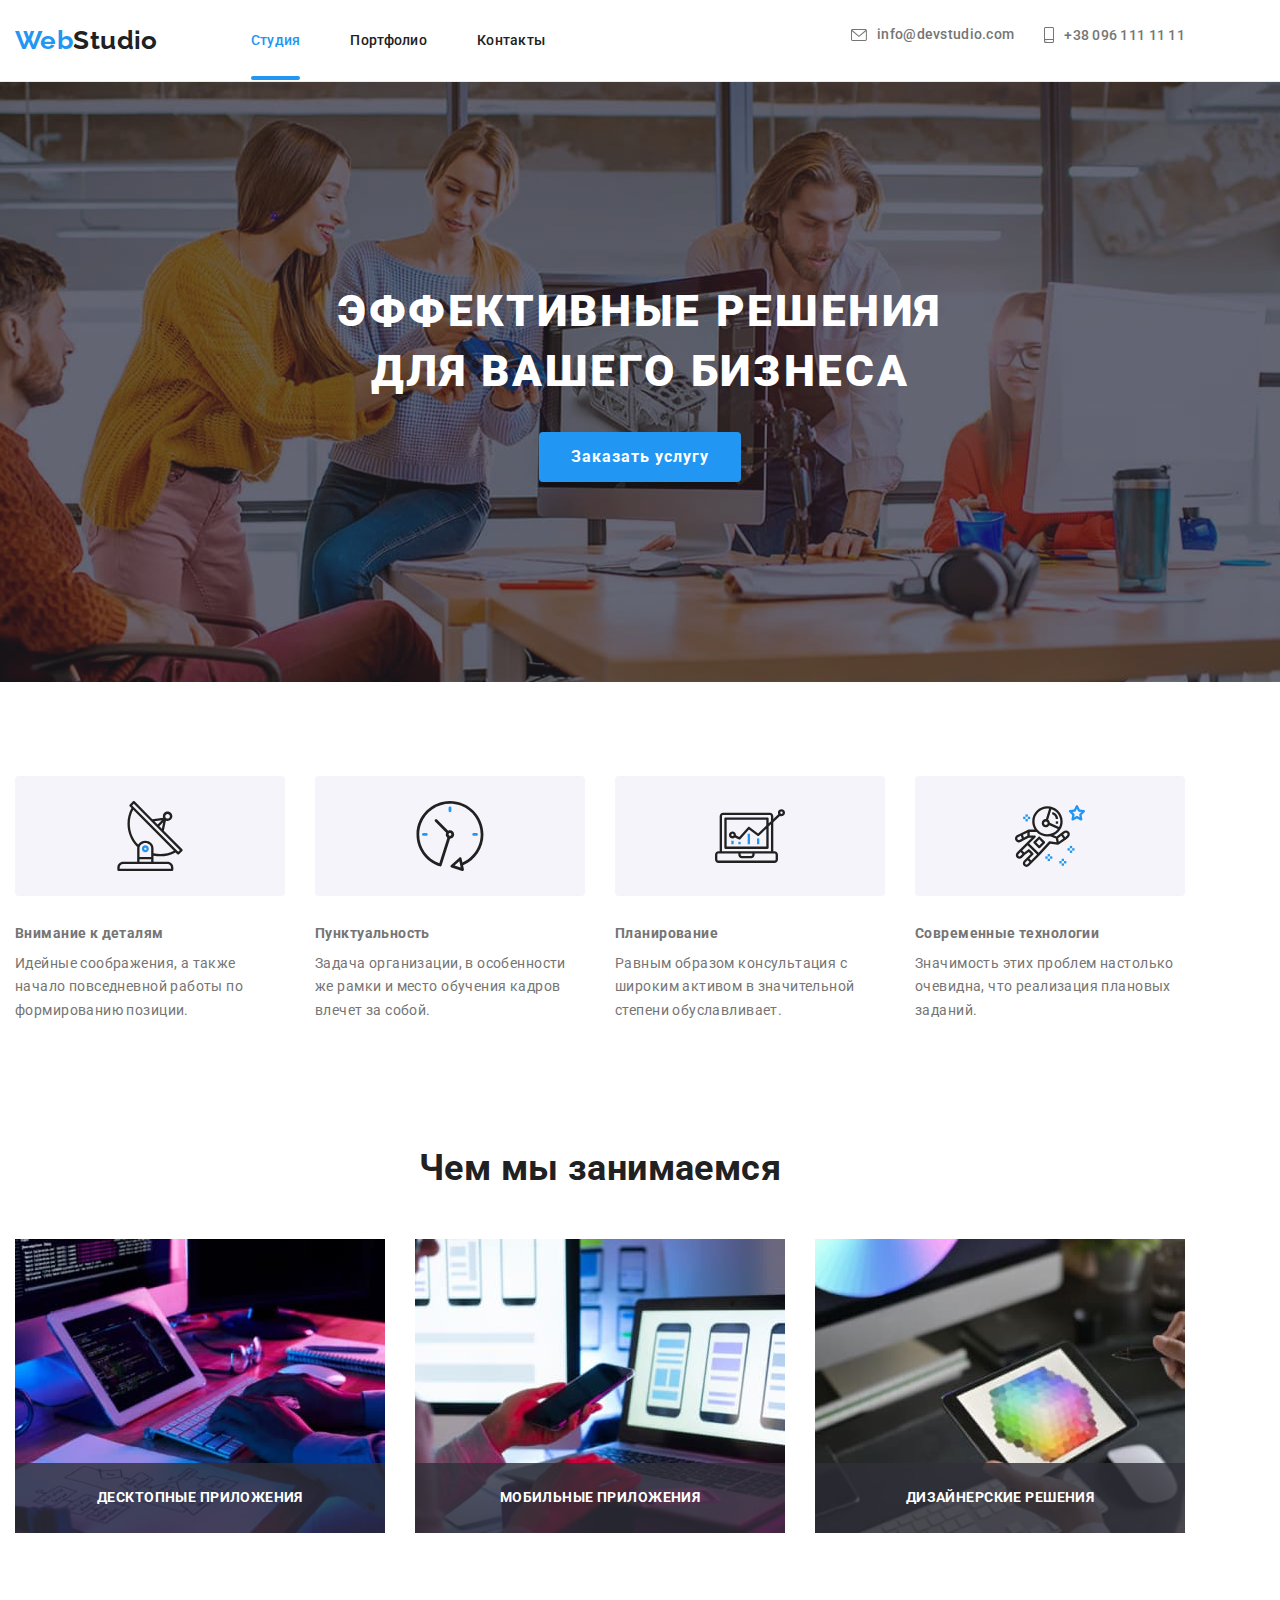
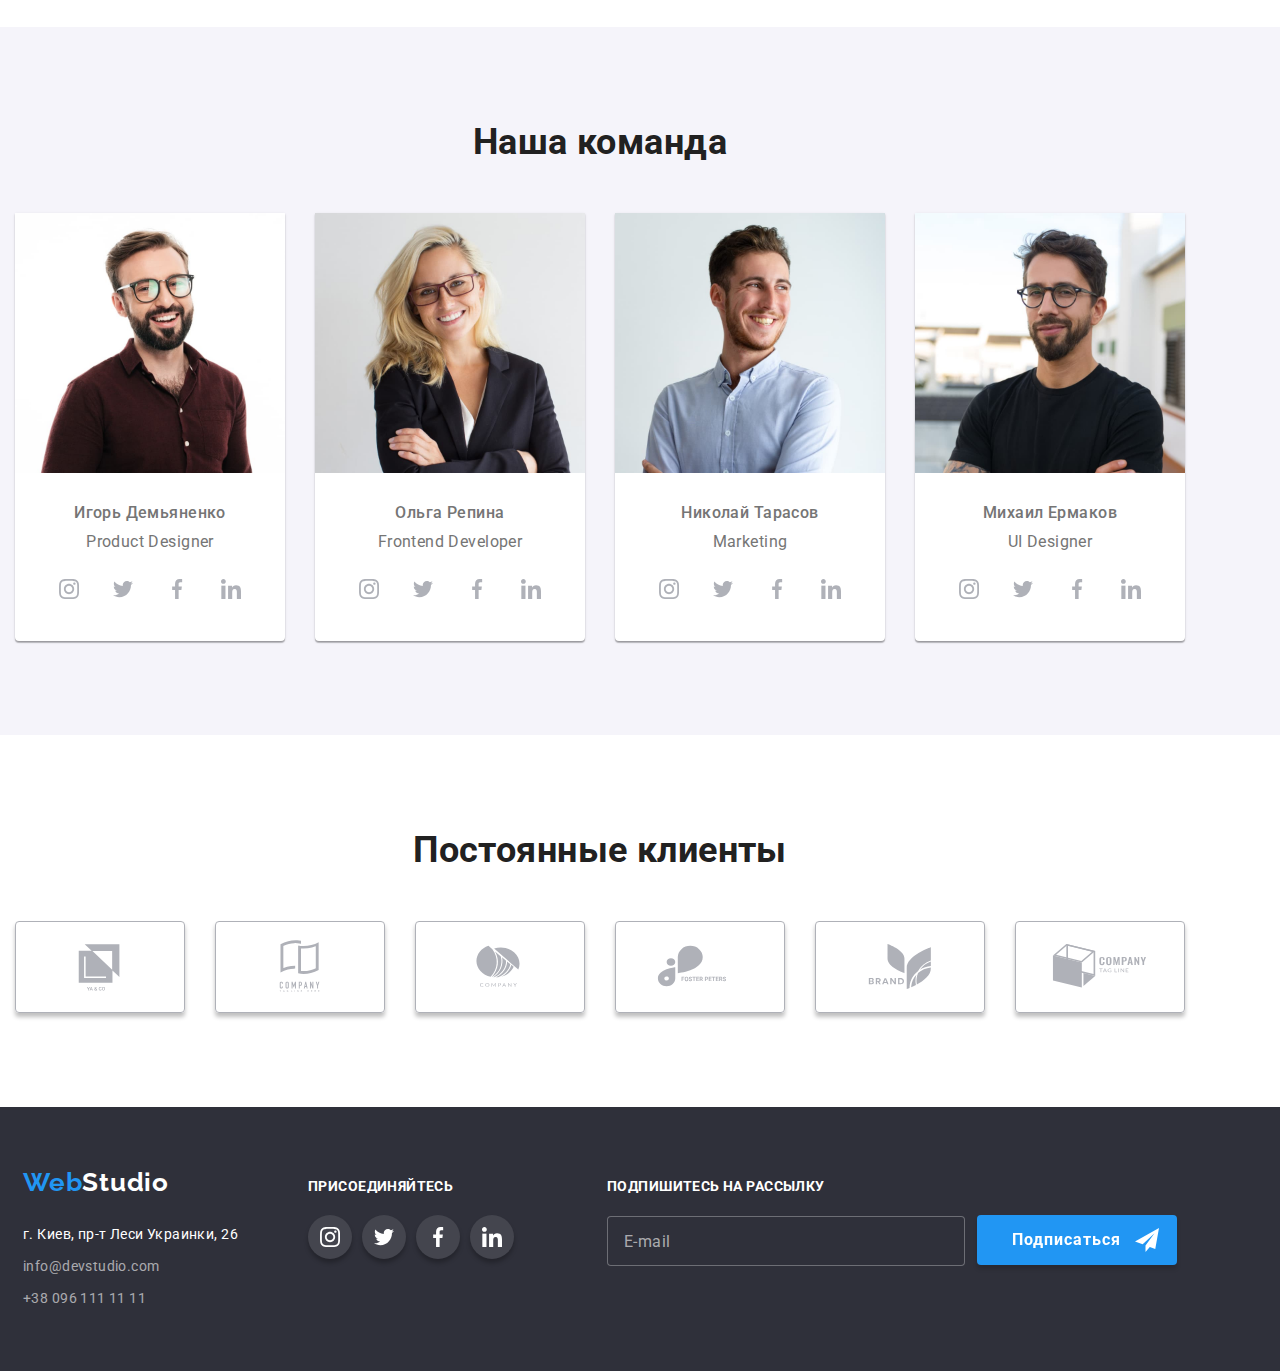
==== index.html @ 6abe7a57 "footer" ====
<!DOCTYPE html>
<html lang="ru">
  <head>
    <meta charset="UTF-8" />
    <meta http-equiv="X-UA-Compatible" content="IE=edge" />
    <meta name="viewport" content="width=device-width, initial-scale=1.0" />
    <title>Studia</title>
    <link rel="preconnect" href="https://fonts.gstatic.com" />
    <link
      href="https://fonts.googleapis.com/css2?family=Raleway:wght@700&family=Roboto:wght@400;500;700;900&display=swap"
      rel="stylesheet"
    />
    <link
      rel="stylesheet"
      href="https://cdnjs.cloudflare.com/ajax/libs/modern-normalize/1.1.0/modern-normalize.min.css"
    />
    <link rel="stylesheet" href="./css/main.min.css" />
  </head>
  <body>
    <!-- Шапка Сайта-->
    <header class="header">
      <div class="container main-nav">
        <a href="./index.html" class="header__link"
          >Web<span class="header-link__logo_color_accent">Studio</span></a
        >
        <nav class="navigation">
          <ul class="site-nav list">
            <li class="site-nav__item">
              <a href="/" class="site-nav-item__current-page">Студия</a>
            </li>
            <li class="site-nav__item">
              <a href="./portfolio.html">Портфолио</a>
            </li>
            <li class="site-nav__item"><a href="/">Контакты</a></li>
          </ul>
        </nav>
        <ul class="contacts-list">
          <li class="contacts-list__item">
            <a
              href="mailto:info@devstudio.com"
              class="contacts-list-item__link"
            >
              <svg
                width="16px"
                height="12px"
                class="contacts-list-item-link__icon"
              >
                <use href="./images/symbol-defs.svg#icon-envelope"></use>
              </svg>
              info@devstudio.com</a
            >
          </li>
          <li class="contacts-list__item">
            <a href="tel:+380961111111" class="contacts-list-item__link">
              <svg
                class="contacts-list-item-link__icon"
                width="10px"
                height="16px"
              >
                <use href="./images/symbol-defs.svg#icon-smartphone"></use>
              </svg>
              +38 096 111 11 11</a
            >
          </li>
        </ul>
        <button type="button" class="mobile-menu-btn" data-menu-open>
          <svg class="mobile-menu__icon" width="40px" height="40px">
            <use href="./images/symbol-defs.svg#burger-menu-icon"></use>
          </svg>
        </button>
      </div>
      <div class="mobile-menu" data-menu>
        <div class="container mobile-menu__container">
          <button class="mobile-menu__close-btn" data-menu-close>
            <svg class="mobile-menu__close-icon" width="18px" height="18px">
              <use href="./images/symbol-defs.svg#icon-close"></use>
            </svg>
          </button>
        
            <ul class="mobile-menu__list">
              <li class="mobile-menu-list__item">
                <a href="/" class="mobile-menu__current-page">Студия</a>
              </li>
              <li class="mobile-menu-list__item">
                <a class="mobile-menu-list-item__link" href="./portfolio.html">Портфолио</a>
              </li>
              <li class="mobile-menu-list__item"><a class="mobile-menu-list-item__link" href="/">Контакты</a></li>
            </ul>
          
          <ul class="mobile-menu__contacts">
            <li class="mobile-menu-contacts__list"><a class="mobile-menu-contacts__item" href="mailto:info@devstudio.com">info@devstudio.com</a></li>
            <li class="mobile-menu-contacts__list"><a class="mobile-menu-contacts__item tel" href="tel:+380961111111">+38 096 111 11 11</a></li>
          </ul>
          
          <ul class="mobile-menu-social__list">
            <li class="mobile-menu-social-list__item"><a class="mobile-menu-social-list-item__link" href="https://www.instagram.com/">Instagram</a></li>
            <li class="mobile-menu-social-list__item"><a class="mobile-menu-social-list-item__link" href="https://www.twitter.com/">Twitter</a></li>
            <li class="mobile-menu-social-list__item"><a class="mobile-menu-social-list-item__link" href="https://www.facebook.com/">Facebook</a></li>
            <li class="mobile-menu-social-list__item"><a class="mobile-menu-social-list-item__link" href="https://www.linkedin.com/">Linkedin</a></li>
          </ul>
        
        </div>
      </div>
    </header>
    <main>
    <!-- Решения для бизнеса-->
    <section class="hero">
        <h1 class="hero-title hero-title__mobile">Эффективные решения<br />для вашего бизнеса</h1>
        <button type="button" class="button" data-modal-open>
          Заказать услугу
        </button>
      </section>
      <div class="backdrop is-hidden" data-modal>
        <div class="modal modal-mobile">
          <button type="button" class="modal-button" data-modal-close>
            <svg class="modal-close-icon" width="11" height="11">
              <use href="./images/symbol-defs.svg#icon-close"></use>
            </svg>
          </button>
          <p class="text-form">Оставьте свои данные, мы вам перезвоним</p>
          <form class="contact-form">
            <label class="contact-form-field">
              <span class="text-form-field">Имя</span>
              <span class="contact-form-input-wraper">
                <input
                  name="user_name"
                  class="contact-form-input"
                  type="text"
                />
                <svg class="contact-form-icon" width="18" height="18">
                  <use href="./images/symbol-defs.svg#icon-person-black"></use>
                </svg>
              </span>
            </label>
            <label class="contact-form-field">
              <span class="text-form-field">Телефон</span>
              <span class="contact-form-input-wraper">
                <input
                  name="user_phone"
                  class="contact-form-input"
                  type="tel"
                />
                <svg class="contact-form-icon" width="18" height="18">
                  <use href="./images/symbol-defs.svg#icon-phone-black"></use>
                </svg>
              </span>
            </label>
            <label class="contact-form-field">
              <span class="text-form-field">Почта</span>
              <span class="contact-form-input-wraper">
                <input
                  name="user_mail"
                  class="contact-form-input"
                  type="email"
                />
                <svg class="contact-form-icon" width="18" height="18">
                  <use href="./images/symbol-defs.svg#icon-email-black"></use>
                </svg>
              </span>
            </label>
            <label class="contact-form-field">
              <span class="text-form-field">Комментарий</span>
              <textarea
                name="user_massage"
                class="contact-form-massage"
                placeholder="Введите текст"
              ></textarea>
            </label>
            <div class="contact-form-checkbox-wraper">
              <input
                name="acept_policy"
                type="checkbox"
                class="contact-form-checkbox visually-hidden"
                id="policy-checkbox"
                required
              />
              <label for="policy-checkbox" class="contact-form-checkbox-label contact-form-checkbox-label__mobile"
                >Соглашаюсь с рассылкой и принимаю&nbsp;
                <a class="privacy-policy privacy-policy__mobile" href="">Условия договора</a>
              </label>
            </div>

            <button type="submit" class="contact-form-submit-btn">
              Отправить
            </button>
          </form>
        </div>
      </div>
    <!-- Особенности в работах-->
    <section class="section">
        <div class="container">
          <h2 class="visually-hidden">Особенности в работах</h2>
          <ul class="list-text">
            <li class="list-text-item">
              <div class="list-text-icons">
                <svg width="70px" height="70px">
                  <use href="./images/symbol-defs.svg#icon-antenna"></use>
                </svg>
              </div>
              <h3>Внимание к деталям</h3>
              <p>
                Идейные соображения, а также начало повседневной работы по
                формированию позиции.
              </p>
            </li>
            <li class="list-text-item clock">
              <div class="list-text-icons">
                <svg width="70px" height="70px">
                  <use href="./images/symbol-defs.svg#icon-clock"></use>
                </svg>
              </div>
              <h3>Пунктуальность</h3>
              <p>
                Задача организации, в особенности же рамки и место обучения
                кадров влечет за собой.
              </p>
            </li>
            <li class="list-text-item diagram">
              <div class="list-text-icons">
                <svg width="70px" height="70px">
                  <use href="./images/symbol-defs.svg#icon-diagram"></use>
                </svg>
              </div>
              <h3>Планирование</h3>
              <p>
                Равным образом консультация с широким активом в значительной
                степени обуславливает.
              </p>
            </li>
            <li class="list-text-item astronaut">
              <div class="list-text-icons">
                <svg width="70px" height="70px">
                  <use href="./images/symbol-defs.svg#icon-astronaut"></use>
                </svg>
              </div>
              <h3>Современные технологии</h3>
              <p>
                Значимость этих проблем настолько очевидна, что реализация
                плановых заданий.
              </p>
            </li>
          </ul>
        </div>
      </section>
    <!-- Чем мы занимаемся-->
    <section class="section work">
        <div class="container">
          <h2 class="section-title">Чем мы занимаемся</h2>
          <ul class="list">
            <li class="work-picture">
              <div class="list-work">
                <img
                  src="./images/planshet.jpg"
                  alt="печать текста на клавиатуре"
                  width="370"
                />
                <p class="overlay-work">Десктопные приложения</p>
              </div>
            </li>
            <li class="work-picture">
              <div class="list-work">
                <img
                  src="./images/telefon.jpg"
                  alt="с телефоном в руках"
                  width="370"
                />
                <p class="overlay-work">Мобильные приложения</p>
              </div>
            </li>
            <li class="work-picture">
              <div class="list-work">
                <img
                  src="./images/risunok.jpg"
                  alt="с планшетом в руках"
                  width="370"
                />
                <p class="overlay-work">Дизайнерские решения</p>
              </div>
            </li>
          </ul>
        </div>
      </section>
    <!-- Команда-->
    <section class="section-our-team section">
        <div class="container">
          <h2 class="section-title">Наша команда</h2>
          <ul class="list">
            <li class="list-item">
              <img
                src="./images/igordemjanenko.jpg"
                alt="Игорь Демьяненко"
                width="270"
              />

              <h3>Игорь Демьяненко</h3>
              <p>Product Designer</p>

              <ul class="list-icons-team">
                <li class="icons-social-links">
                  <a href="https://www.instagram.com/" class="icons-team">
                    <svg class="icon-team" width="20px" height="20px">
                      <use href="./images/symbol-defs.svg#icon-instagram"></use>
                    </svg>
                  </a>
                </li>
                <li class="icons-social-links">
                  <a href="https://www.twitter.com/" class="icons-team">
                    <svg class="icon-team" width="20px" height="20px">
                      <use href="./images/symbol-defs.svg#icon-twitter"></use>
                    </svg>
                  </a>
                </li>
                <li class="icons-social-links">
                  <a href="https://www.facebook.com/" class="icons-team">
                    <svg class="icon-team" width="20px" height="20px">
                      <use href="./images/symbol-defs.svg#icon-facebook"></use>
                    </svg>
                  </a>
                </li>
                <li class="icons-social-links">
                  <a href="https://www.linkedin.com/" class="icons-team">
                    <svg class="icon-team" width="20px" height="20px">
                      <use href="./images/symbol-defs.svg#icon-linkedin"></use>
                    </svg>
                  </a>
                </li>
              </ul>
            </li>
            <li class="list-item">
              <img
                src="./images/olgarepina.jpg"
                alt="Ольга Репина"
                width="270"
              />

              <h3>Ольга Репина</h3>
              <p>Frontend Developer</p>

              <ul class="list-icons-team">
                <li class="icons-social-links">
                  <a href="https://www.instagram.com/" class="icons-team">
                    <svg class="icon-team" width="20px" height="20px">
                      <use href="./images/symbol-defs.svg#icon-instagram"></use>
                    </svg>
                  </a>
                </li>
                <li class="icons-social-links">
                  <a href="https://www.twitter.com/" class="icons-team">
                    <svg class="icon-team" width="20px" height="20px">
                      <use href="./images/symbol-defs.svg#icon-twitter"></use>
                    </svg>
                  </a>
                </li>
                <li class="icons-social-links">
                  <a href="https://www.facebook.com/" class="icons-team">
                    <svg class="icon-team" width="20px" height="20px">
                      <use href="./images/symbol-defs.svg#icon-facebook"></use>
                    </svg>
                  </a>
                </li>
                <li class="icons-social-links">
                  <a href="https://www.linkedin.com/" class="icons-team">
                    <svg class="icon-team" width="20px" height="20px">
                      <use href="./images/symbol-defs.svg#icon-linkedin"></use>
                    </svg>
                  </a>
                </li>
              </ul>
            </li>
            <li class="list-item">
              <img
                src="./images/nikolajtarasov.jpg"
                alt="Николай Тарасов"
                width="270"
              />

              <h3>Николай Тарасов</h3>
              <p>Marketing</p>

              <ul class="list-icons-team">
                <li class="icons-social-links">
                  <a href="https://www.instagram.com/" class="icons-team">
                    <svg class="icon-team" width="20px" height="20px">
                      <use href="./images/symbol-defs.svg#icon-instagram"></use>
                    </svg>
                  </a>
                </li>
                <li class="icons-social-links">
                  <a href="https://www.twitter.com/" class="icons-team">
                    <svg class="icon-team" width="20px" height="20px">
                      <use href="./images/symbol-defs.svg#icon-twitter"></use>
                    </svg>
                  </a>
                </li>
                <li class="icons-social-links">
                  <a href="https://www.facebook.com/" class="icons-team">
                    <svg class="icon-team" width="20px" height="20px">
                      <use href="./images/symbol-defs.svg#icon-facebook"></use>
                    </svg>
                  </a>
                </li>
                <li class="icons-social-links">
                  <a href="https://www.linkedin.com/" class="icons-team">
                    <svg class="icon-team" width="20px" height="20px">
                      <use href="./images/symbol-defs.svg#icon-linkedin"></use>
                    </svg>
                  </a>
                </li>
              </ul>
            </li>
            <li class="list-item">
              <img
                src="./images/mikhailyermakov.jpg"
                alt="Михаил Ермаков"
                width="270"
              />

              <h3>Михаил Ермаков</h3>
              <p>UI Designer</p>

              <ul class="list-icons-team">
                <li class="icons-social-links">
                  <a href="https://www.instagram.com/" class="icons-team">
                    <svg class="icon-team" width="20px" height="20px">
                      <use href="./images/symbol-defs.svg#icon-instagram"></use>
                    </svg>
                  </a>
                </li>
                <li class="icons-social-links">
                  <a href="https://www.twitter.com/" class="icons-team">
                    <svg class="icon-team" width="20px" height="20px">
                      <use href="./images/symbol-defs.svg#icon-twitter"></use>
                    </svg>
                  </a>
                </li>
                <li class="icons-social-links">
                  <a href="https://www.facebook.com/" class="icons-team">
                    <svg class="icon-team" width="20px" height="20px">
                      <use href="./images/symbol-defs.svg#icon-facebook"></use>
                    </svg>
                  </a>
                </li>
                <li class="icons-social-links">
                  <a href="https://www.linkedin.com/" class="icons-team">
                    <svg class="icon-team" width="20px" height="20px">
                      <use href="./images/symbol-defs.svg#icon-linkedin"></use>
                    </svg>
                  </a>
                </li>
              </ul>
            </li>
          </ul>
        </div>
      </section>
      <section class="our-clients section">
        <div class="container">
          <h2 class="section-title">Постоянные клиенты</h2>
          <ul class="list-logos">
            <li class="svg-logo-list">
              <a href="/" class="logo-client">
                <svg width="106px" height="60px" class="svg-logo">
                  <use href="./images/symbol-defs.svg#icon-Logo1"></use>
                </svg>
              </a>
            </li>
            <li class="svg-logo-list">
              <a href="/" class="logo-client">
                <svg width="106px" height="60px" class="svg-logo">
                  <use href="./images/symbol-defs.svg#icon-Logo2"></use>
                </svg>
              </a>
            </li>
            <li class="svg-logo-list">
              <a href="/" class="logo-client">
                <svg width="106px" height="60px" class="svg-logo">
                  <use href="./images/symbol-defs.svg#icon-Logo3"></use>
                </svg>
              </a>
            </li>
            <li class="svg-logo-list">
              <a href="/" class="logo-client">
                <svg width="106px" height="60px" class="svg-logo">
                  <use href="./images/symbol-defs.svg#icon-Logo4"></use>
                </svg>
              </a>
            </li>
            <li class="svg-logo-list">
              <a href="/" class="logo-client">
                <svg width="106px" height="60px" class="svg-logo">
                  <use href="./images/symbol-defs.svg#icon-Logo5"></use>
                </svg>
              </a>
            </li>
            <li class="svg-logo-list">
              <a href="/" class="logo-client">
                <svg width="106px" height="60px" class="svg-logo">
                  <use href="./images/symbol-defs.svg#icon-Logo6"></use>
                </svg>
              </a>
            </li>
          </ul>
        </div>
      </section>
    </main>
    <!--Футер-->
    <footer>
      <div class="container footer-container">
       <div class="nav-footer">
         <div class="tablet-footer">
          <a href="/" class="logo logo-footer"
            >Web<span class="accent-footer">Studio</span></a
          >
          
          <address>
            <ul class="list-footer">
              <li>
                <a
                  class="adress"
                  href="https://goo.gl/maps/MWfXR5edQ5mQwXb56"
                  target="_blank"
                  rel="noreferrer noopener"
                  title="карты google"
                  >г. Киев, пр-т Леси Украинки, 26</a
                >
              </li>
              <li>
                <a class="contacts-footer" href="mailto:info@devstudio.com"
                  >info@devstudio.com</a
                >
              </li>
              <li>
                <a class="contacts-footer" href="tel:+380961111111"
                  >+38 096 111 11 11</a
                >
              </li>
            </ul>
          </address>
        </div>
        <div class="icons-nav-footer">
          <p class="text-footer">Присоединяйтесь</p>
          <ul class="list-icons-footer">
            <li>
              <a href="https://www.instagram.com/" class="icons-footer">
                <svg class="icon-footer" width="20px" height="20px">
                  <use href="./images/symbol-defs.svg#icon-instagram"></use>
                </svg>
              </a>
            </li>
            <li>
              <a href="https://www.twitter.com/" class="icons-footer">
                <svg class="icon-footer" width="20px" height="20px">
                  <use href="./images/symbol-defs.svg#icon-twitter"></use>
                </svg>
              </a>
            </li>
            <li>
              <a href="https://www.facebook.com/" class="icons-footer">
                <svg class="icon-footer" width="20px" height="20px">
                  <use href="./images/symbol-defs.svg#icon-facebook"></use>
                </svg>
              </a>
            </li>
            <li>
              <a href="https://www.linkedin.com/" class="icons-footer">
                <svg class="icon-footer" width="20px" height="20px">
                  <use href="./images/symbol-defs.svg#icon-linkedin"></use>
                </svg>
              </a>
            </li>
          </ul>
        </div>
        </div>
        <div class="form-footer">
          <p class="text-form-footer">Подпишитесь на рассылку</p>
          <span class="footer-position">
            <label class="footer-form-field">
              <textarea
                name="user_massage"
                class="footer-form-massage"
                placeholder="E-mail"
              ></textarea>
            </label>
            <button type="submit" class="footer-form-btn">
              <span class="btn-text">Подписаться</span>
            </button>
          </span>
        </div>
      </div>
    </footer>
    <script src="./modal.js"></script>
    <script src="./menu.js"></script>
  </body>
</html>
    </main>
  </body>
</html>
---- css/main.min.css ----
:root{--primary-text-color: #212121;--secondary-text-color: #757575;--accent: #2196f3;--font-color: #ffffff;--secondary-font-color: #2f303a;--third-font-color: #f5f4fa}.visually-hidden{position:absolute;width:1px;height:1px;margin:-1px;border:0;padding:0;white-space:nowrap;clip-path:inset(100%);clip:rect(0 0 0 0);overflow:hidden}h1,h2,h3,p{margin-top:0;margin-bottom:0}html{box-sizing:border-box}header{padding-top:25px;padding-bottom:25px;border-bottom:1px solid #ececec}body{background-color:var(--font-color);color:var(--primary-text-color);margin:0;font-family:roboto, sans-serif;letter-spacing:0.03em;font-size:14px;line-height:1.7}a{text-decoration:none}img{display:block}.section{padding-top:60px;padding-bottom:60px}@media screen and (min-width: 1200px){.section{padding-top:94px;padding-bottom:94px}}.container{padding-left:15px;padding-right:15px}@media screen and (min-width: 480px){.container{width:480px;margin-left:auto;margin-right:auto}}@media screen and (min-width: 768px){.container{width:768px}}@media screen and (min-width: 1200px){.container{width:1200px}}.modal-button{width:30px;height:30px;position:absolute;top:8px;right:8px;border-radius:50%;border:1px solid rgba(0,0,0,0.1);background-color:var(--font-color);padding:0;display:flex;justify-content:center;align-items:center;cursor:pointer;transition:fill 250ms cubic-bezier(0.4, 0, 0.2, 1)}.modal-button:hover,.modal-button:focus{fill:#2196f3;outline:none}.list-icons-team{list-style:none;display:flex;padding-left:0;justify-content:center;margin-top:16px;margin-bottom:0;margin-bottom:30px}.icons-social-links:not(:last-child){margin-right:10px}.icons-team{display:flex;align-items:center;justify-content:center;width:44px;height:44px;border-radius:50%;fill:#afb1b8;transition:background-color 250ms cubic-bezier(0.4, 0, 0.2, 1),fill 250ms cubic-bezier(0.4, 0, 0.2, 1)}.icons-team:hover,.icons-team:focus{background-color:var(--accent);fill:var(--font-color)}.icons-footer{display:flex;align-items:center;justify-content:center;width:44px;height:44px;border-radius:50%;border:1px #000;box-shadow:0px 4px 4px 0px rgba(0,0,0,0.25);background-color:#44454e;fill:#ffffff;transition:background-color 250ms cubic-bezier(0.4, 0, 0.2, 1)}.icons-footer:hover,.icons-footer:focus{background-color:var(--accent)}.icons-nav-footer{margin-left:0}.list-icons-footer{list-style:none;display:flex;padding-left:0;margin-top:20px;margin-bottom:0}.list-icons-footer li:not(:last-child){margin-right:10px}@media screen and (min-width: 1200px){.icons-nav-footer{margin-left:70px}}.hero-title{color:var(--font-color);margin-top:0;margin-bottom:30px;font-weight:900;font-size:44px;line-height:1.36;letter-spacing:0.06em;text-transform:uppercase}.section-title{color:var(--primary-text-color);margin-top:0;margin-bottom:50px;font-weight:bold;font-size:36px;line-height:1.17;text-align:center}.header__link{color:var(--accent);font-family:raleway;font-weight:bold;font-size:24px;line-height:1.16}.header-link__logo_color_accent{color:var(--primary-text-color)}.accent-footer{color:var(--font-color)}.logo-footer{color:var(--accent);margin-bottom:20px;display:block;margin-right:0;font-family:"Raleway";font-style:normal;font-weight:700;font-size:24px;line-height:1.16;text-align:center;letter-spacing:0.03em}@media screen and (min-width: 1200px){.logo-footer{color:var(--accent);margin-bottom:25px;display:block;margin-right:0;font-family:raleway;font-weight:bold;font-size:26px;line-height:1.19;text-align:left}.header__link{font-size:26px;line-height:1.19}}.backdrop{position:fixed;top:0;left:0;width:100%;height:100%;background-color:rgba(0,0,0,0.2);transition:opacity 250ms cubic-bezier(0.4, 0, 0.2, 1),visibility 250ms cubic-bezier(0.4, 0, 0.2, 1)}.backdrop.is-hidden{opacity:0;pointer-events:none;visibility:visible}.modal{position:absolute;top:50%;left:50%;transform:translate(-50%, -50%);min-height:581px;min-width:528px;background-color:#fff;border-radius:4px;box-shadow:0px 1px 3px rgba(0,0,0,0.12),0px 1px 1px rgba(0,0,0,0.14),0px 2px 1px rgba(0,0,0,0.2);padding:40px}.text-form{font-weight:700;font-size:20px;line-height:1.15;text-align:center;letter-spacing:0.03em;margin-bottom:12px}.contact-form-field{display:block;margin-bottom:10px}.contact-form-input{width:100%;border:1px solid rgba(33,33,33,0.2);border-radius:4px;height:40px;padding-left:42px;transition:border-color 250ms cubic-bezier(0.4, 0, 0.2, 1)}.contact-form-input:focus,.contact-form-input:hover{border-color:var(--accent);outline:none}.text-form-field{font-size:12px;line-height:1.16;letter-spacing:0.01em;color:#757575}.contact-form-icon{position:absolute;top:50%;left:12px;transform:translateY(-50%);transition:fill 250ms cubic-bezier(0.4, 0, 0.2, 1)}.contact-form-input:focus+.contact-form-icon,.contact-form-input:hover+.contact-form-icon{fill:var(--accent)}.contact-form-input-wraper{position:relative;display:block;margin-top:4px}.contact-form-massage{width:100%;height:120px;margin-top:4px;padding:12px 16px;resize:none;border:1px solid rgba(33,33,33,0.2);border-radius:4px;transition:border-color 250ms cubic-bezier(0.4, 0, 0.2, 1)}.contact-form-massage:focus,.contact-form-massage:hover{border-color:var(--accent);outline:none}.contact-form-massage::placeholder{font-size:14px;line-height:1.14;letter-spacing:0.01em;color:rgba(117,117,117,0.5)}.contact-form-checkbox-label{font-size:14px;line-height:1.71;letter-spacing:0.03em;color:#757575;display:flex;align-items:center}.contact-form-checkbox-label::before{display:inline-block;content:"";width:16px;height:15px;background-image:url(../images/icon-no-check.svg);cursor:pointer;margin-right:8px}.contact-form-checkbox:checked+.contact-form-checkbox-label::before{background-image:url(../images/icon-check.svg)}.contact-form-checkbox:focus+.contact-form-checkbox-label::before{outline:1px solid rgba(33,150,243,0.5);border-radius:2px}.contact-form-checkbox-wraper{margin-bottom:30px}.contact-form-submit-btn{display:block;margin:0 auto;color:var(--font-color);background:var(--accent);cursor:pointer;border-radius:4px;padding:10px 32px;min-width:200px;text-align:center;box-shadow:0px 4px 4px rgba(0,0,0,0.15);border:0;font-family:inherit;font-weight:bold;font-size:16px;line-height:1.88;letter-spacing:0.06em;transition:background 250ms cubic-bezier(0.4, 0, 0.2, 1),box-shadow 250ms cubic-bezier(0.4, 0, 0.2, 1),border-radius 250ms cubic-bezier(0.4, 0, 0.2, 1)}.contact-form-submit-btn:hover,.contact-form-submit-btn:focus{background:#188ce8;box-shadow:0px 4px 4px rgba(0,0,0,0.15);border-radius:0}.privacy-policy{font-size:14px;line-height:1.71;letter-spacing:0.03em;color:#2196f3}.button{color:var(--font-color);background:var(--accent);cursor:pointer;border-radius:4px;padding:10px 32px;min-width:200px;text-align:center;box-shadow:0px 4px 4px rgba(0,0,0,0.15);border:0;font-family:inherit;font-weight:bold;font-size:16px;line-height:1.88;letter-spacing:0.06em;transition:background 250ms cubic-bezier(0.4, 0, 0.2, 1),box-shadow 250ms cubic-bezier(0.4, 0, 0.2, 1),border-radius 250ms cubic-bezier(0.4, 0, 0.2, 1)}.button:hover,.button:focus{background:#188ce8;box-shadow:0px 4px 4px rgba(0,0,0,0.15);border-radius:0}.filter-button{color:var(--primary-text-color);min-width:73px;background-color:var(--third-font-color);border-radius:4px;display:inline-block;text-align:center;padding:6px 22px;box-shadow:none;border:0;font-family:inherit;font-weight:500;font-size:16px;line-height:1.63;letter-spacing:0.03em;transition:color 250ms cubic-bezier(0.4, 0, 0.2, 1),background-color 250ms cubic-bezier(0.4, 0, 0.2, 1),box-shadow 250ms cubic-bezier(0.4, 0, 0.2, 1)}.filter-button:hover,.filter-button:focus{color:var(--font-color);background-color:var(--accent);border-radius:4px;box-shadow:0px 2px 2px 0px rgba(0,0,0,0.12),0px 1px 2px 0px rgba(0,0,0,0.08),0px 3px 1px 0px rgba(0,0,0,0.1)}.list-button{display:flex;list-style:none;margin:0;margin-bottom:50px;padding-left:0;justify-content:center}.navigation{display:none}.contacts-list{display:none}.main-nav{display:flex;justify-content:space-between;align-items:center}.header{padding-top:10px;padding-bottom:16px;position:relative}.mobile-menu-btn{background-color:#ffffff;border:none;padding:0;line-height:0}.mobile-menu-btn:hover,.mobile-menu-btn:focus{fill:#2196f3;transition:fill 250ms cubic-bezier(0.4, 0, 0.2, 1)}.mobile-menu{position:absolute;top:0;left:0;width:100%;height:100vh;overflow:auto;opacity:0;visibility:hidden;pointer-events:none;background-color:#ffffff;transition:opacity 250ms cubic-bezier(0.4, 0, 0.2, 1),visibility 250ms cubic-bezier(0.4, 0, 0.2, 1)}.mobile-menu.is-open{opacity:1;visibility:visible;pointer-events:auto}.mobile-menu__close-btn{position:absolute;top:10px;right:15px;background-color:#ffffff;border:none;padding:0;line-height:0;width:40px;height:40px;cursor:pointer}.mobile-menu__close-btn:hover,.mobile-menu__close-btn:focus{fill:#2196f3;transition:fill 250ms cubic-bezier(0.4, 0, 0.2, 1)}.mobile-menu__container{position:relative;padding-top:48px;padding-bottom:48px}.mobile-menu__list{list-style:none;padding:0;margin-left:25px;margin-bottom:302px;margin-top:0}.mobile-menu-list__item:not(:last-child){margin-bottom:32px}.mobile-menu-list__item{font-weight:500;font-size:40px;line-height:1.17;letter-spacing:0.02em}.mobile-menu__current-page{color:#2196f3}.mobile-menu-list-item__link{color:#212121}.mobile-menu__contacts{list-style:none;padding:0;margin-left:25px;margin-top:0;margin-bottom:0}.mobile-menu-contacts__item{font-weight:500;font-size:34px;line-height:1.17;letter-spacing:0.02em;color:#2196f3}.mobile-menu-contacts__list:not(:last-child){margin-bottom:32px}.tel{color:#757575;font-weight:500;font-size:24px;line-height:1.16;letter-spacing:0.02em}.mobile-menu-social__list{list-style:none;display:flex;margin-top:64px;margin-bottom:0;padding-left:0;margin-left:25px}.mobile-menu-social-list__item:not(:last-child){padding-right:10px;border-right:1px solid rgba(33,33,33,0.2)}.mobile-menu-social-list__item:not(:first-child){padding-left:10px}.mobile-menu-social-list-item__link{font-weight:500;font-size:18px;line-height:1.22;letter-spacing:0.02em;color:#2196f3}@media screen and (min-width: 768px){.navigation{display:flex}.contacts-list{display:flex;flex-direction:column;list-style:none;padding:0;margin:21px 0}.contacts-list a{color:#757575;font-weight:500;font-size:14px;line-height:1.14;letter-spacing:0.02em}.mobile-menu-btn{display:none}.site-nav__item:not(:last-child){margin-right:50px}.header{padding:0}.contacts-list-item-link__icon{margin-right:8px;fill:currentColor}.contacts-list-item__link{display:flex;align-items:center}.contacts-list__item:not(:last-child){margin-bottom:10px}.site-nav-item__current-page{position:relative}.site-nav-item__current-page::after{content:"";background-color:var(--accent);position:absolute;width:100%;height:4px;bottom:0;left:0;border-radius:2px}.site-nav .site-nav-item__current-page{color:var(--accent);padding-bottom:32px}.site-nav a{color:var(--primary-text-color);font-weight:500;font-size:14px;line-height:1.14;letter-spacing:0.02em;padding-bottom:32px}}@media screen and (min-width: 1200px){.header{padding-top:25px;padding-bottom:25px;border-bottom:1px solid #ececec}.modal-menu__btn{display:none}.navigation{display:flex;margin-left:93px}.container{margin:0}.main-nav{display:flex;align-items:center}.site-nav-item__current-page{position:relative}.site-nav-item__current-page::after{content:"";background-color:var(--accent);position:absolute;width:100%;height:4px;bottom:0;left:0;border-radius:2px}.site-nav .site-nav-item__current-page{color:var(--accent);padding-bottom:32px}.site-nav{display:flex}.site-nav a{color:var(--primary-text-color);font-weight:500;font-size:14px;line-height:1.14;letter-spacing:0.02em;padding-bottom:32px;transition:color 250ms cubic-bezier(0.4, 0, 0.2, 1)}.site-nav a:hover,.site-nav a:focus{color:var(--accent)}.site-nav .site-nav__item{margin-right:50px;display:block}.site-nav .site-nav__item:last-child{margin-right:0}.contacts-list{display:flex;flex-direction:row;list-style:none;padding-left:0;padding:0;margin-top:0;margin-bottom:0;margin-left:auto}.contacts-list a{color:var(--secondary-text-color);font-weight:500;font-size:14px;line-height:1.14;letter-spacing:0.02em}.contacts-list .contacts-list__item+.contacts-list__item{margin-left:30px}.contacts-list-item__link{display:flex;align-items:center;transition:color 250ms cubic-bezier(0.4, 0, 0.2, 1)}.contacts-list-item__link:hover,.contacts-list-item__link:focus{color:var(--accent);cursor:pointer}.contacts-list-item-link__icon{margin-right:10px;fill:currentColor}}.hero{background-color:var(--secondary-font-color);text-align:center;margin-left:auto;margin-right:auto;padding-top:118px;padding-bottom:118px;max-width:1600px;background-image:linear-gradient(to right, rgba(47,48,58,0.4), rgba(47,48,58,0.4)),url("../images/hero-mobile.jpg");background-repeat:no-repeat;background-position:center;background-size:cover}.hero-title__mobile{font-weight:900;font-size:26px;line-height:1.61;text-align:center;letter-spacing:0.06em;text-transform:uppercase}.modal-mobile{min-height:609px;min-width:450px;overflow:auto}.contact-form-checkbox-label__mobile{font-weight:400;font-size:12px;line-height:1.16;letter-spacing:0.03em}.privacy-policy__mobile{font-weight:400;font-size:12px;line-height:1.16;letter-spacing:0.03em;text-decoration-line:underline;color:#2196f3}@media screen and (min-width: 768px){.hero{background-image:linear-gradient(to right, rgba(47,48,58,0.4), rgba(47,48,58,0.4)),url("../images/hero-tablet.jpg")}}@media screen and (min-width: 1200px){.hero{background-image:linear-gradient(to right, rgba(47,48,58,0.4), rgba(47,48,58,0.4)),url("../images/hero.jpg");padding-top:200px;padding-bottom:200px}.hero-title__mobile{color:var(--font-color);margin-top:0;margin-bottom:30px;font-weight:900;font-size:44px;line-height:1.36;letter-spacing:0.06em;text-transform:uppercase}.modal-mobile{min-height:581px;min-width:528px}.contact-form-checkbox-label__mobile{font-weight:400;font-size:14px;line-height:1.71;letter-spacing:0.03em;color:#757575}.privacy-policy__mobile{font-size:14px;line-height:1.71;letter-spacing:0.03em;text-decoration-line:underline;color:#2196f3}}.list-text{display:inline-block;list-style:none;padding-left:0;margin:0;overflow:auto}.list-text-item{height:auto;width:450px;margin-bottom:30px}.list-text-icons{background-color:var(--third-font-color);height:120px;margin-bottom:30px;align-items:center;justify-content:center;display:flex;border-radius:4px}@media screen and (min-width: 768px){.list-text-item{width:354px}.list-text-item:nth-child(odd){margin-right:30px}.list-text{display:flex;flex-wrap:wrap}}@media screen and (min-width: 1200px){.list-text{flex-wrap:nowrap}.list-text li:not(:last-child){margin-right:30px}.list-text-item{width:270px}}.work{display:none}@media screen and (min-width: 1200px){.work{display:block;padding-top:0}.list-work{position:relative;z-index:-1}.list-work:not(:last-child){margin-right:30px}.overlay-work{position:absolute;bottom:0;left:0;width:100%;padding:27px 82px;height:70px;font-style:normal;font-weight:700;font-size:14px;line-height:1.14;text-align:center;letter-spacing:0.03em;text-transform:uppercase;background-color:rgba(47,48,58,0.8);color:var(--font-color)}.section{color:var(--secondary-text-color);margin-bottom:0;margin-top:0}.section h3{margin-bottom:10px;font-weight:bold;font-size:14px;line-height:1.14}}.list{display:flex;flex-wrap:wrap;list-style:none;padding:0;margin:0}.list .item:not(:last-child){margin-right:50px}.work-picture:not(:last-child){margin-right:30px}.list-item{background-color:var(--font-color);margin-bottom:0;box-shadow:0px 1px 3px rgba(0,0,0,0.12),0px 1px 1px rgba(0,0,0,0.14),0px 2px 1px rgba(0,0,0,0.2);border-radius:0px 0px 4px 4px}.list-item:not(:last-child){margin-right:30px}.section-our-team{background-color:var(--third-font-color)}.section-our-team p{color:var(--secondary-text-color);font-size:16px;line-height:1.19;text-align:center}.section-our-team h3{margin-top:30px;margin-bottom:10px;font-weight:500;font-size:16px;line-height:1.19;text-align:center}.logo-client{display:flex;align-items:center;justify-content:center;width:210px;height:92px;fill:#afb1b8;box-shadow:0px 4px 4px 0px rgba(0,0,0,0.25);border-radius:4px;border:1px solid #afb1b8}.list-logos{display:flex;list-style:none;flex-wrap:wrap;justify-content:space-between;padding-left:0;margin-bottom:0;margin-top:0}.svg-logo-list:nth-child(odd){margin-right:30px}.svg-logo-list:nth-child(-n+4){margin-bottom:30px}@media screen and (min-width: 768px){.logo-client{width:226px}.svg-logo-list:nth-child(odd){margin-right:0}.svg-logo-list:nth-child(-n+4){margin-bottom:0}.svg-logo-list:nth-child(-n+3){margin-bottom:30px}.svg-logo-list:nth-child(3n+3){margin-right:0}}@media screen and (min-width: 1200px){.logo-client{width:170px;transition:fill 250ms cubic-bezier(0.4, 0, 0.2, 1),border 250ms cubic-bezier(0.4, 0, 0.2, 1)}.logo-client:hover,.logo-client:focus{fill:var(--accent);border:1px solid #2196f3}.list-logos{flex-wrap:nowrap}.svg-logo-list:not(:last-child){margin-right:30px}.svg-logo-list:nth-child(-n+4){margin-bottom:0}}.list-footer{display:flex;flex-direction:column;justify-content:center;text-align:center;list-style:none;margin-top:0;margin-bottom:60px;padding-left:0}.list-footer li:not(:last-child){margin-bottom:8px}footer{background-color:var(--secondary-font-color);padding-top:60px;padding-bottom:60px}.footer-container{display:flex;flex-direction:column;justify-content:center;align-items:center}.adress{color:var(--font-color);margin-bottom:9px;transition:color 250ms cubic-bezier(0.4, 0, 0.2, 1)}.adress:hover,.adress:focus{color:var(--accent)}.contacts-footer{color:#ffffff99;margin-bottom:9px;transition:color 250ms cubic-bezier(0.4, 0, 0.2, 1)}.contacts-footer:hover,.contacts-footer:focus{color:var(--accent)}address{font-style:normal}.text-footer{text-transform:uppercase;color:var(--font-color);font-weight:bold;font-size:14px;line-height:1.14;letter-spacing:0.03em;text-align:center}.text-form-footer{font-weight:700;font-size:14px;line-height:1.14;letter-spacing:0.03em;text-transform:uppercase;color:#ffffff;margin-bottom:20px;margin-left:0;text-align:center;margin-top:60px}.form-footer{display:block}.footer-form-massage{color:var(--font-color);width:358px;height:50px;margin-top:4px;padding:15px 16px;resize:none;border:1px solid rgba(255,255,255,0.3);border-radius:4px;background:#2f303a;overflow:hidden}.footer-form-massage::placeholder{font-size:16px;line-height:20px;letter-spacing:0.03em;color:rgba(255,255,255,0.6)}.footer-form-btn{display:block;color:var(--font-color);background:var(--accent);cursor:pointer;border-radius:4px;padding-top:10px;padding-bottom:10px;position:relative;min-width:200px;box-shadow:0px 4px 4px rgba(0,0,0,0.15);border:0;font-family:inherit;font-weight:bold;font-size:16px;line-height:1.88;letter-spacing:0.06em;transition:background 250ms cubic-bezier(0.4, 0, 0.2, 1),box-shadow 250ms cubic-bezier(0.4, 0, 0.2, 1),border-radius 250ms cubic-bezier(0.4, 0, 0.2, 1);margin:0 auto;margin-top:20px}.footer-form-btn:hover,.footer-form-btn:focus{background:#188ce8;box-shadow:0px 4px 4px rgba(0,0,0,0.15);border-radius:0}.footer-form-btn:after{content:"";background-image:url(../images/icon-send.svg);position:absolute;width:24px;height:24px;display:flex;right:18px;top:13px}.btn-text{display:block;padding-left:29px;text-align:left}@media screen and (min-width: 768px){.nav-footer{display:flex;flex-wrap:wrap}.tablet-footer{margin-right:165px}}@media screen and (min-width: 1200px){.nav-footer{display:flex;align-items:baseline}.tablet-footer{display:block;margin:0}.footer-form-btn{display:inline-block}.footer-form-field{display:flex;margin-left:93px}.footer-position{display:flex;align-items:baseline}.footer-container{display:flex;flex-direction:row;width:1200px;align-items:baseline}.list-footer{display:block;margin-bottom:0;text-align:left}.text-form-footer{margin-top:0;margin-bottom:0;text-align:left;margin-left:93px}.text-footer{text-align:left}.footer-form-btn{margin-left:12px}}.list-photo{display:flex;flex-wrap:wrap;list-style:none;padding:0;margin-bottom:0;margin-top:0}.list-element{margin-right:30px;width:370px;margin-bottom:30px}.list-element:nth-child(3n){margin-right:0}.list-element:nth-last-child(-n+3){margin-bottom:0}.overlay{position:absolute;background-color:rgba(33,150,243,0.9);color:var(--font-color);top:0;left:0;padding:63px 24px;font-size:18px;line-height:1.55;letter-spacing:0.03em;height:100%;width:100%;overflow:hidden;transform:translateY(100%);transition:transform 250ms cubic-bezier(0.4, 0, 0.2, 1)}.link-portfolio:focus .overlay,.link-portfolio:hover .overlay{transform:translateY(0)}.list-photo-wraper{position:relative;overflow:hidden}.link-portfolio{color:var(--secondary-text-color);display:inline-block;font-size:16px;line-height:1.9;transition:box-shadow 250ms cubic-bezier(0.4, 0, 0.2, 1)}.link-portfolio h2{color:var(--primary-text-color);margin-bottom:4px;font-weight:bold;font-size:18px;line-height:2;letter-spacing:0.06em}.link-portfolio:hover,.link-portfolio:focus{box-shadow:1px 4px 6px 0px rgba(0,0,0,0.16),0px 4px 4px 0px rgba(0,0,0,0.06),0px 1px 1px 0px rgba(0,0,0,0.12)}.list-photo-element{padding:20px 24px;border-left:1px solid #eeeeee;border-right:1px solid #eeeeee;border-bottom:1px solid #eeeeee}.list-button li:not(:last-child){margin-right:8px}
/*# sourceMappingURL=main.min.css.map */
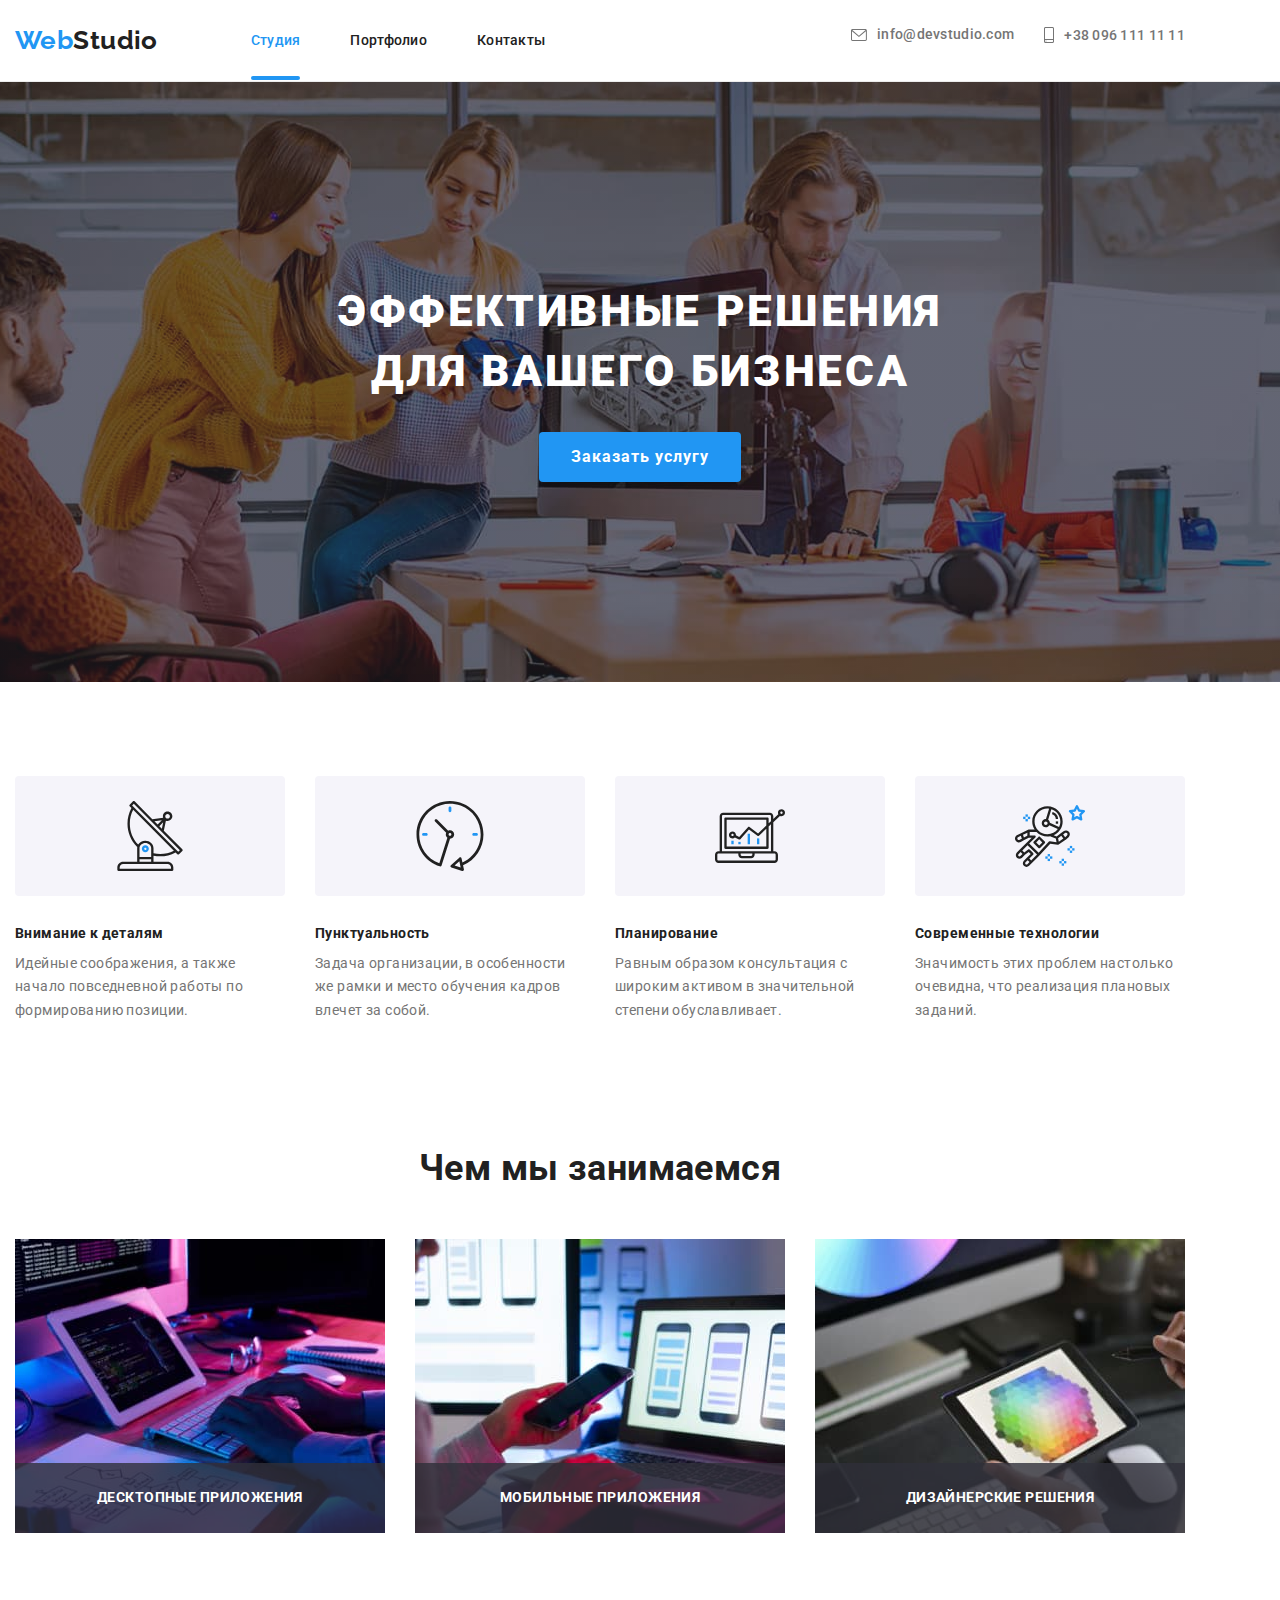
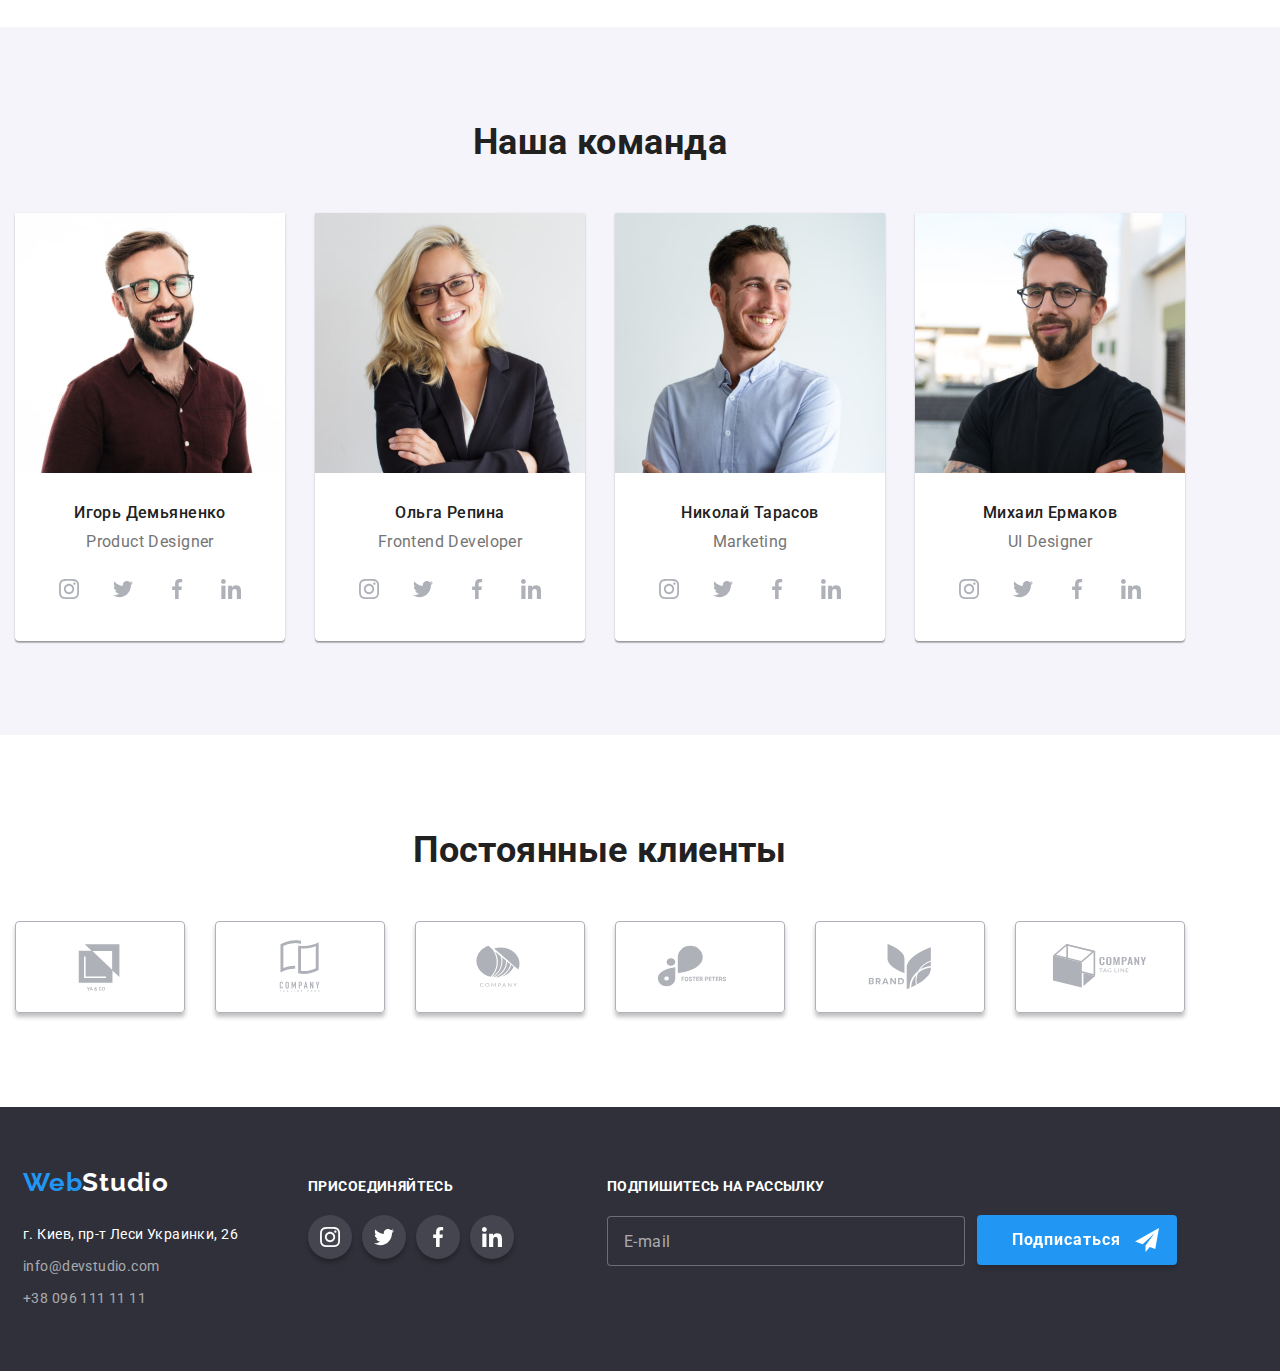
==== commit 2d654136: "foto" ====
--- a/index.html
+++ b/index.html
@@ -197,8 +197,8 @@
                   <use href="./images/symbol-defs.svg#icon-antenna"></use>
                 </svg>
               </div>
-              <h3>Внимание к деталям</h3>
-              <p>
+              <h3 class="mobile-text">Внимание к деталям</h3>
+              <p class="mobile-text_item">
                 Идейные соображения, а также начало повседневной работы по
                 формированию позиции.
               </p>
@@ -209,8 +209,8 @@
                   <use href="./images/symbol-defs.svg#icon-clock"></use>
                 </svg>
               </div>
-              <h3>Пунктуальность</h3>
-              <p>
+              <h3 class="mobile-text">Пунктуальность</h3>
+              <p class="mobile-text_item">
                 Задача организации, в особенности же рамки и место обучения
                 кадров влечет за собой.
               </p>
@@ -221,8 +221,8 @@
                   <use href="./images/symbol-defs.svg#icon-diagram"></use>
                 </svg>
               </div>
-              <h3>Планирование</h3>
-              <p>
+              <h3 class="mobile-text">Планирование</h3>
+              <p class="mobile-text_item">
                 Равным образом консультация с широким активом в значительной
                 степени обуславливает.
               </p>
@@ -233,8 +233,8 @@
                   <use href="./images/symbol-defs.svg#icon-astronaut"></use>
                 </svg>
               </div>
-              <h3>Современные технологии</h3>
-              <p>
+              <h3 class="mobile-text">Современные технологии</h3>
+              <p class="mobile-text_item">
                 Значимость этих проблем настолько очевидна, что реализация
                 плановых заданий.
               </p>
@@ -292,7 +292,7 @@
                 width="270"
               />
 
-              <h3>Игорь Демьяненко</h3>
+              <h3 class="list-team_name">Игорь Демьяненко</h3>
               <p>Product Designer</p>
 
               <ul class="list-icons-team">
@@ -333,7 +333,7 @@
                 width="270"
               />
 
-              <h3>Ольга Репина</h3>
+              <h3 class="list-team_name">Ольга Репина</h3>
               <p>Frontend Developer</p>
 
               <ul class="list-icons-team">
@@ -374,7 +374,7 @@
                 width="270"
               />
 
-              <h3>Николай Тарасов</h3>
+              <h3 class="list-team_name">Николай Тарасов</h3>
               <p>Marketing</p>
 
               <ul class="list-icons-team">
@@ -415,7 +415,7 @@
                 width="270"
               />
 
-              <h3>Михаил Ермаков</h3>
+              <h3 class="list-team_name">Михаил Ермаков</h3>
               <p>UI Designer</p>
 
               <ul class="list-icons-team">
@@ -505,8 +505,8 @@
     <!--Футер-->
     <footer>
       <div class="container footer-container">
-       <div class="nav-footer">
-         <div class="tablet-footer">
+        <div class="nav-footer">
+          <div class="tablet-footer">
           <a href="/" class="logo logo-footer"
             >Web<span class="accent-footer">Studio</span></a
           >
--- a/css/main.min.css
+++ b/css/main.min.css
@@ -1,2 +1,2 @@
-:root{--primary-text-color: #212121;--secondary-text-color: #757575;--accent: #2196f3;--font-color: #ffffff;--secondary-font-color: #2f303a;--third-font-color: #f5f4fa}.visually-hidden{position:absolute;width:1px;height:1px;margin:-1px;border:0;padding:0;white-space:nowrap;clip-path:inset(100%);clip:rect(0 0 0 0);overflow:hidden}h1,h2,h3,p{margin-top:0;margin-bottom:0}html{box-sizing:border-box}header{padding-top:25px;padding-bottom:25px;border-bottom:1px solid #ececec}body{background-color:var(--font-color);color:var(--primary-text-color);margin:0;font-family:roboto, sans-serif;letter-spacing:0.03em;font-size:14px;line-height:1.7}a{text-decoration:none}img{display:block}.section{padding-top:60px;padding-bottom:60px}@media screen and (min-width: 1200px){.section{padding-top:94px;padding-bottom:94px}}.container{padding-left:15px;padding-right:15px}@media screen and (min-width: 480px){.container{width:480px;margin-left:auto;margin-right:auto}}@media screen and (min-width: 768px){.container{width:768px}}@media screen and (min-width: 1200px){.container{width:1200px}}.modal-button{width:30px;height:30px;position:absolute;top:8px;right:8px;border-radius:50%;border:1px solid rgba(0,0,0,0.1);background-color:var(--font-color);padding:0;display:flex;justify-content:center;align-items:center;cursor:pointer;transition:fill 250ms cubic-bezier(0.4, 0, 0.2, 1)}.modal-button:hover,.modal-button:focus{fill:#2196f3;outline:none}.list-icons-team{list-style:none;display:flex;padding-left:0;justify-content:center;margin-top:16px;margin-bottom:0;margin-bottom:30px}.icons-social-links:not(:last-child){margin-right:10px}.icons-team{display:flex;align-items:center;justify-content:center;width:44px;height:44px;border-radius:50%;fill:#afb1b8;transition:background-color 250ms cubic-bezier(0.4, 0, 0.2, 1),fill 250ms cubic-bezier(0.4, 0, 0.2, 1)}.icons-team:hover,.icons-team:focus{background-color:var(--accent);fill:var(--font-color)}.icons-footer{display:flex;align-items:center;justify-content:center;width:44px;height:44px;border-radius:50%;border:1px #000;box-shadow:0px 4px 4px 0px rgba(0,0,0,0.25);background-color:#44454e;fill:#ffffff;transition:background-color 250ms cubic-bezier(0.4, 0, 0.2, 1)}.icons-footer:hover,.icons-footer:focus{background-color:var(--accent)}.icons-nav-footer{margin-left:0}.list-icons-footer{list-style:none;display:flex;padding-left:0;margin-top:20px;margin-bottom:0}.list-icons-footer li:not(:last-child){margin-right:10px}@media screen and (min-width: 1200px){.icons-nav-footer{margin-left:70px}}.hero-title{color:var(--font-color);margin-top:0;margin-bottom:30px;font-weight:900;font-size:44px;line-height:1.36;letter-spacing:0.06em;text-transform:uppercase}.section-title{color:var(--primary-text-color);margin-top:0;margin-bottom:50px;font-weight:bold;font-size:36px;line-height:1.17;text-align:center}.header__link{color:var(--accent);font-family:raleway;font-weight:bold;font-size:24px;line-height:1.16}.header-link__logo_color_accent{color:var(--primary-text-color)}.accent-footer{color:var(--font-color)}.logo-footer{color:var(--accent);margin-bottom:20px;display:block;margin-right:0;font-family:"Raleway";font-style:normal;font-weight:700;font-size:24px;line-height:1.16;text-align:center;letter-spacing:0.03em}@media screen and (min-width: 1200px){.logo-footer{color:var(--accent);margin-bottom:25px;display:block;margin-right:0;font-family:raleway;font-weight:bold;font-size:26px;line-height:1.19;text-align:left}.header__link{font-size:26px;line-height:1.19}}.backdrop{position:fixed;top:0;left:0;width:100%;height:100%;background-color:rgba(0,0,0,0.2);transition:opacity 250ms cubic-bezier(0.4, 0, 0.2, 1),visibility 250ms cubic-bezier(0.4, 0, 0.2, 1)}.backdrop.is-hidden{opacity:0;pointer-events:none;visibility:visible}.modal{position:absolute;top:50%;left:50%;transform:translate(-50%, -50%);min-height:581px;min-width:528px;background-color:#fff;border-radius:4px;box-shadow:0px 1px 3px rgba(0,0,0,0.12),0px 1px 1px rgba(0,0,0,0.14),0px 2px 1px rgba(0,0,0,0.2);padding:40px}.text-form{font-weight:700;font-size:20px;line-height:1.15;text-align:center;letter-spacing:0.03em;margin-bottom:12px}.contact-form-field{display:block;margin-bottom:10px}.contact-form-input{width:100%;border:1px solid rgba(33,33,33,0.2);border-radius:4px;height:40px;padding-left:42px;transition:border-color 250ms cubic-bezier(0.4, 0, 0.2, 1)}.contact-form-input:focus,.contact-form-input:hover{border-color:var(--accent);outline:none}.text-form-field{font-size:12px;line-height:1.16;letter-spacing:0.01em;color:#757575}.contact-form-icon{position:absolute;top:50%;left:12px;transform:translateY(-50%);transition:fill 250ms cubic-bezier(0.4, 0, 0.2, 1)}.contact-form-input:focus+.contact-form-icon,.contact-form-input:hover+.contact-form-icon{fill:var(--accent)}.contact-form-input-wraper{position:relative;display:block;margin-top:4px}.contact-form-massage{width:100%;height:120px;margin-top:4px;padding:12px 16px;resize:none;border:1px solid rgba(33,33,33,0.2);border-radius:4px;transition:border-color 250ms cubic-bezier(0.4, 0, 0.2, 1)}.contact-form-massage:focus,.contact-form-massage:hover{border-color:var(--accent);outline:none}.contact-form-massage::placeholder{font-size:14px;line-height:1.14;letter-spacing:0.01em;color:rgba(117,117,117,0.5)}.contact-form-checkbox-label{font-size:14px;line-height:1.71;letter-spacing:0.03em;color:#757575;display:flex;align-items:center}.contact-form-checkbox-label::before{display:inline-block;content:"";width:16px;height:15px;background-image:url(../images/icon-no-check.svg);cursor:pointer;margin-right:8px}.contact-form-checkbox:checked+.contact-form-checkbox-label::before{background-image:url(../images/icon-check.svg)}.contact-form-checkbox:focus+.contact-form-checkbox-label::before{outline:1px solid rgba(33,150,243,0.5);border-radius:2px}.contact-form-checkbox-wraper{margin-bottom:30px}.contact-form-submit-btn{display:block;margin:0 auto;color:var(--font-color);background:var(--accent);cursor:pointer;border-radius:4px;padding:10px 32px;min-width:200px;text-align:center;box-shadow:0px 4px 4px rgba(0,0,0,0.15);border:0;font-family:inherit;font-weight:bold;font-size:16px;line-height:1.88;letter-spacing:0.06em;transition:background 250ms cubic-bezier(0.4, 0, 0.2, 1),box-shadow 250ms cubic-bezier(0.4, 0, 0.2, 1),border-radius 250ms cubic-bezier(0.4, 0, 0.2, 1)}.contact-form-submit-btn:hover,.contact-form-submit-btn:focus{background:#188ce8;box-shadow:0px 4px 4px rgba(0,0,0,0.15);border-radius:0}.privacy-policy{font-size:14px;line-height:1.71;letter-spacing:0.03em;color:#2196f3}.button{color:var(--font-color);background:var(--accent);cursor:pointer;border-radius:4px;padding:10px 32px;min-width:200px;text-align:center;box-shadow:0px 4px 4px rgba(0,0,0,0.15);border:0;font-family:inherit;font-weight:bold;font-size:16px;line-height:1.88;letter-spacing:0.06em;transition:background 250ms cubic-bezier(0.4, 0, 0.2, 1),box-shadow 250ms cubic-bezier(0.4, 0, 0.2, 1),border-radius 250ms cubic-bezier(0.4, 0, 0.2, 1)}.button:hover,.button:focus{background:#188ce8;box-shadow:0px 4px 4px rgba(0,0,0,0.15);border-radius:0}.filter-button{color:var(--primary-text-color);min-width:73px;background-color:var(--third-font-color);border-radius:4px;display:inline-block;text-align:center;padding:6px 22px;box-shadow:none;border:0;font-family:inherit;font-weight:500;font-size:16px;line-height:1.63;letter-spacing:0.03em;transition:color 250ms cubic-bezier(0.4, 0, 0.2, 1),background-color 250ms cubic-bezier(0.4, 0, 0.2, 1),box-shadow 250ms cubic-bezier(0.4, 0, 0.2, 1)}.filter-button:hover,.filter-button:focus{color:var(--font-color);background-color:var(--accent);border-radius:4px;box-shadow:0px 2px 2px 0px rgba(0,0,0,0.12),0px 1px 2px 0px rgba(0,0,0,0.08),0px 3px 1px 0px rgba(0,0,0,0.1)}.list-button{display:flex;list-style:none;margin:0;margin-bottom:50px;padding-left:0;justify-content:center}.navigation{display:none}.contacts-list{display:none}.main-nav{display:flex;justify-content:space-between;align-items:center}.header{padding-top:10px;padding-bottom:16px;position:relative}.mobile-menu-btn{background-color:#ffffff;border:none;padding:0;line-height:0}.mobile-menu-btn:hover,.mobile-menu-btn:focus{fill:#2196f3;transition:fill 250ms cubic-bezier(0.4, 0, 0.2, 1)}.mobile-menu{position:absolute;top:0;left:0;width:100%;height:100vh;overflow:auto;opacity:0;visibility:hidden;pointer-events:none;background-color:#ffffff;transition:opacity 250ms cubic-bezier(0.4, 0, 0.2, 1),visibility 250ms cubic-bezier(0.4, 0, 0.2, 1)}.mobile-menu.is-open{opacity:1;visibility:visible;pointer-events:auto}.mobile-menu__close-btn{position:absolute;top:10px;right:15px;background-color:#ffffff;border:none;padding:0;line-height:0;width:40px;height:40px;cursor:pointer}.mobile-menu__close-btn:hover,.mobile-menu__close-btn:focus{fill:#2196f3;transition:fill 250ms cubic-bezier(0.4, 0, 0.2, 1)}.mobile-menu__container{position:relative;padding-top:48px;padding-bottom:48px}.mobile-menu__list{list-style:none;padding:0;margin-left:25px;margin-bottom:302px;margin-top:0}.mobile-menu-list__item:not(:last-child){margin-bottom:32px}.mobile-menu-list__item{font-weight:500;font-size:40px;line-height:1.17;letter-spacing:0.02em}.mobile-menu__current-page{color:#2196f3}.mobile-menu-list-item__link{color:#212121}.mobile-menu__contacts{list-style:none;padding:0;margin-left:25px;margin-top:0;margin-bottom:0}.mobile-menu-contacts__item{font-weight:500;font-size:34px;line-height:1.17;letter-spacing:0.02em;color:#2196f3}.mobile-menu-contacts__list:not(:last-child){margin-bottom:32px}.tel{color:#757575;font-weight:500;font-size:24px;line-height:1.16;letter-spacing:0.02em}.mobile-menu-social__list{list-style:none;display:flex;margin-top:64px;margin-bottom:0;padding-left:0;margin-left:25px}.mobile-menu-social-list__item:not(:last-child){padding-right:10px;border-right:1px solid rgba(33,33,33,0.2)}.mobile-menu-social-list__item:not(:first-child){padding-left:10px}.mobile-menu-social-list-item__link{font-weight:500;font-size:18px;line-height:1.22;letter-spacing:0.02em;color:#2196f3}@media screen and (min-width: 768px){.navigation{display:flex}.contacts-list{display:flex;flex-direction:column;list-style:none;padding:0;margin:21px 0}.contacts-list a{color:#757575;font-weight:500;font-size:14px;line-height:1.14;letter-spacing:0.02em}.mobile-menu-btn{display:none}.site-nav__item:not(:last-child){margin-right:50px}.header{padding:0}.contacts-list-item-link__icon{margin-right:8px;fill:currentColor}.contacts-list-item__link{display:flex;align-items:center}.contacts-list__item:not(:last-child){margin-bottom:10px}.site-nav-item__current-page{position:relative}.site-nav-item__current-page::after{content:"";background-color:var(--accent);position:absolute;width:100%;height:4px;bottom:0;left:0;border-radius:2px}.site-nav .site-nav-item__current-page{color:var(--accent);padding-bottom:32px}.site-nav a{color:var(--primary-text-color);font-weight:500;font-size:14px;line-height:1.14;letter-spacing:0.02em;padding-bottom:32px}}@media screen and (min-width: 1200px){.header{padding-top:25px;padding-bottom:25px;border-bottom:1px solid #ececec}.modal-menu__btn{display:none}.navigation{display:flex;margin-left:93px}.container{margin:0}.main-nav{display:flex;align-items:center}.site-nav-item__current-page{position:relative}.site-nav-item__current-page::after{content:"";background-color:var(--accent);position:absolute;width:100%;height:4px;bottom:0;left:0;border-radius:2px}.site-nav .site-nav-item__current-page{color:var(--accent);padding-bottom:32px}.site-nav{display:flex}.site-nav a{color:var(--primary-text-color);font-weight:500;font-size:14px;line-height:1.14;letter-spacing:0.02em;padding-bottom:32px;transition:color 250ms cubic-bezier(0.4, 0, 0.2, 1)}.site-nav a:hover,.site-nav a:focus{color:var(--accent)}.site-nav .site-nav__item{margin-right:50px;display:block}.site-nav .site-nav__item:last-child{margin-right:0}.contacts-list{display:flex;flex-direction:row;list-style:none;padding-left:0;padding:0;margin-top:0;margin-bottom:0;margin-left:auto}.contacts-list a{color:var(--secondary-text-color);font-weight:500;font-size:14px;line-height:1.14;letter-spacing:0.02em}.contacts-list .contacts-list__item+.contacts-list__item{margin-left:30px}.contacts-list-item__link{display:flex;align-items:center;transition:color 250ms cubic-bezier(0.4, 0, 0.2, 1)}.contacts-list-item__link:hover,.contacts-list-item__link:focus{color:var(--accent);cursor:pointer}.contacts-list-item-link__icon{margin-right:10px;fill:currentColor}}.hero{background-color:var(--secondary-font-color);text-align:center;margin-left:auto;margin-right:auto;padding-top:118px;padding-bottom:118px;max-width:1600px;background-image:linear-gradient(to right, rgba(47,48,58,0.4), rgba(47,48,58,0.4)),url("../images/hero-mobile.jpg");background-repeat:no-repeat;background-position:center;background-size:cover}.hero-title__mobile{font-weight:900;font-size:26px;line-height:1.61;text-align:center;letter-spacing:0.06em;text-transform:uppercase}.modal-mobile{min-height:609px;min-width:450px;overflow:auto}.contact-form-checkbox-label__mobile{font-weight:400;font-size:12px;line-height:1.16;letter-spacing:0.03em}.privacy-policy__mobile{font-weight:400;font-size:12px;line-height:1.16;letter-spacing:0.03em;text-decoration-line:underline;color:#2196f3}@media screen and (min-width: 768px){.hero{background-image:linear-gradient(to right, rgba(47,48,58,0.4), rgba(47,48,58,0.4)),url("../images/hero-tablet.jpg")}}@media screen and (min-width: 1200px){.hero{background-image:linear-gradient(to right, rgba(47,48,58,0.4), rgba(47,48,58,0.4)),url("../images/hero.jpg");padding-top:200px;padding-bottom:200px}.hero-title__mobile{color:var(--font-color);margin-top:0;margin-bottom:30px;font-weight:900;font-size:44px;line-height:1.36;letter-spacing:0.06em;text-transform:uppercase}.modal-mobile{min-height:581px;min-width:528px}.contact-form-checkbox-label__mobile{font-weight:400;font-size:14px;line-height:1.71;letter-spacing:0.03em;color:#757575}.privacy-policy__mobile{font-size:14px;line-height:1.71;letter-spacing:0.03em;text-decoration-line:underline;color:#2196f3}}.list-text{display:inline-block;list-style:none;padding-left:0;margin:0;overflow:auto}.list-text-item{height:auto;width:450px;margin-bottom:30px}.list-text-icons{background-color:var(--third-font-color);height:120px;margin-bottom:30px;align-items:center;justify-content:center;display:flex;border-radius:4px}@media screen and (min-width: 768px){.list-text-item{width:354px}.list-text-item:nth-child(odd){margin-right:30px}.list-text{display:flex;flex-wrap:wrap}}@media screen and (min-width: 1200px){.list-text{flex-wrap:nowrap}.list-text li:not(:last-child){margin-right:30px}.list-text-item{width:270px}}.work{display:none}@media screen and (min-width: 1200px){.work{display:block;padding-top:0}.list-work{position:relative;z-index:-1}.list-work:not(:last-child){margin-right:30px}.overlay-work{position:absolute;bottom:0;left:0;width:100%;padding:27px 82px;height:70px;font-style:normal;font-weight:700;font-size:14px;line-height:1.14;text-align:center;letter-spacing:0.03em;text-transform:uppercase;background-color:rgba(47,48,58,0.8);color:var(--font-color)}.section{color:var(--secondary-text-color);margin-bottom:0;margin-top:0}.section h3{margin-bottom:10px;font-weight:bold;font-size:14px;line-height:1.14}}.list{display:flex;flex-wrap:wrap;list-style:none;padding:0;margin:0}.list .item:not(:last-child){margin-right:50px}.work-picture:not(:last-child){margin-right:30px}.list-item{background-color:var(--font-color);margin-bottom:0;box-shadow:0px 1px 3px rgba(0,0,0,0.12),0px 1px 1px rgba(0,0,0,0.14),0px 2px 1px rgba(0,0,0,0.2);border-radius:0px 0px 4px 4px}.list-item:not(:last-child){margin-right:30px}.section-our-team{background-color:var(--third-font-color)}.section-our-team p{color:var(--secondary-text-color);font-size:16px;line-height:1.19;text-align:center}.section-our-team h3{margin-top:30px;margin-bottom:10px;font-weight:500;font-size:16px;line-height:1.19;text-align:center}.logo-client{display:flex;align-items:center;justify-content:center;width:210px;height:92px;fill:#afb1b8;box-shadow:0px 4px 4px 0px rgba(0,0,0,0.25);border-radius:4px;border:1px solid #afb1b8}.list-logos{display:flex;list-style:none;flex-wrap:wrap;justify-content:space-between;padding-left:0;margin-bottom:0;margin-top:0}.svg-logo-list:nth-child(odd){margin-right:30px}.svg-logo-list:nth-child(-n+4){margin-bottom:30px}@media screen and (min-width: 768px){.logo-client{width:226px}.svg-logo-list:nth-child(odd){margin-right:0}.svg-logo-list:nth-child(-n+4){margin-bottom:0}.svg-logo-list:nth-child(-n+3){margin-bottom:30px}.svg-logo-list:nth-child(3n+3){margin-right:0}}@media screen and (min-width: 1200px){.logo-client{width:170px;transition:fill 250ms cubic-bezier(0.4, 0, 0.2, 1),border 250ms cubic-bezier(0.4, 0, 0.2, 1)}.logo-client:hover,.logo-client:focus{fill:var(--accent);border:1px solid #2196f3}.list-logos{flex-wrap:nowrap}.svg-logo-list:not(:last-child){margin-right:30px}.svg-logo-list:nth-child(-n+4){margin-bottom:0}}.list-footer{display:flex;flex-direction:column;justify-content:center;text-align:center;list-style:none;margin-top:0;margin-bottom:60px;padding-left:0}.list-footer li:not(:last-child){margin-bottom:8px}footer{background-color:var(--secondary-font-color);padding-top:60px;padding-bottom:60px}.footer-container{display:flex;flex-direction:column;justify-content:center;align-items:center}.adress{color:var(--font-color);margin-bottom:9px;transition:color 250ms cubic-bezier(0.4, 0, 0.2, 1)}.adress:hover,.adress:focus{color:var(--accent)}.contacts-footer{color:#ffffff99;margin-bottom:9px;transition:color 250ms cubic-bezier(0.4, 0, 0.2, 1)}.contacts-footer:hover,.contacts-footer:focus{color:var(--accent)}address{font-style:normal}.text-footer{text-transform:uppercase;color:var(--font-color);font-weight:bold;font-size:14px;line-height:1.14;letter-spacing:0.03em;text-align:center}.text-form-footer{font-weight:700;font-size:14px;line-height:1.14;letter-spacing:0.03em;text-transform:uppercase;color:#ffffff;margin-bottom:20px;margin-left:0;text-align:center;margin-top:60px}.form-footer{display:block}.footer-form-massage{color:var(--font-color);width:358px;height:50px;margin-top:4px;padding:15px 16px;resize:none;border:1px solid rgba(255,255,255,0.3);border-radius:4px;background:#2f303a;overflow:hidden}.footer-form-massage::placeholder{font-size:16px;line-height:20px;letter-spacing:0.03em;color:rgba(255,255,255,0.6)}.footer-form-btn{display:block;color:var(--font-color);background:var(--accent);cursor:pointer;border-radius:4px;padding-top:10px;padding-bottom:10px;position:relative;min-width:200px;box-shadow:0px 4px 4px rgba(0,0,0,0.15);border:0;font-family:inherit;font-weight:bold;font-size:16px;line-height:1.88;letter-spacing:0.06em;transition:background 250ms cubic-bezier(0.4, 0, 0.2, 1),box-shadow 250ms cubic-bezier(0.4, 0, 0.2, 1),border-radius 250ms cubic-bezier(0.4, 0, 0.2, 1);margin:0 auto;margin-top:20px}.footer-form-btn:hover,.footer-form-btn:focus{background:#188ce8;box-shadow:0px 4px 4px rgba(0,0,0,0.15);border-radius:0}.footer-form-btn:after{content:"";background-image:url(../images/icon-send.svg);position:absolute;width:24px;height:24px;display:flex;right:18px;top:13px}.btn-text{display:block;padding-left:29px;text-align:left}@media screen and (min-width: 768px){.nav-footer{display:flex;flex-wrap:wrap}.tablet-footer{margin-right:165px}}@media screen and (min-width: 1200px){.nav-footer{display:flex;align-items:baseline}.tablet-footer{display:block;margin:0}.footer-form-btn{display:inline-block}.footer-form-field{display:flex;margin-left:93px}.footer-position{display:flex;align-items:baseline}.footer-container{display:flex;flex-direction:row;width:1200px;align-items:baseline}.list-footer{display:block;margin-bottom:0;text-align:left}.text-form-footer{margin-top:0;margin-bottom:0;text-align:left;margin-left:93px}.text-footer{text-align:left}.footer-form-btn{margin-left:12px}}.list-photo{display:flex;flex-wrap:wrap;list-style:none;padding:0;margin-bottom:0;margin-top:0}.list-element{margin-right:30px;width:370px;margin-bottom:30px}.list-element:nth-child(3n){margin-right:0}.list-element:nth-last-child(-n+3){margin-bottom:0}.overlay{position:absolute;background-color:rgba(33,150,243,0.9);color:var(--font-color);top:0;left:0;padding:63px 24px;font-size:18px;line-height:1.55;letter-spacing:0.03em;height:100%;width:100%;overflow:hidden;transform:translateY(100%);transition:transform 250ms cubic-bezier(0.4, 0, 0.2, 1)}.link-portfolio:focus .overlay,.link-portfolio:hover .overlay{transform:translateY(0)}.list-photo-wraper{position:relative;overflow:hidden}.link-portfolio{color:var(--secondary-text-color);display:inline-block;font-size:16px;line-height:1.9;transition:box-shadow 250ms cubic-bezier(0.4, 0, 0.2, 1)}.link-portfolio h2{color:var(--primary-text-color);margin-bottom:4px;font-weight:bold;font-size:18px;line-height:2;letter-spacing:0.06em}.link-portfolio:hover,.link-portfolio:focus{box-shadow:1px 4px 6px 0px rgba(0,0,0,0.16),0px 4px 4px 0px rgba(0,0,0,0.06),0px 1px 1px 0px rgba(0,0,0,0.12)}.list-photo-element{padding:20px 24px;border-left:1px solid #eeeeee;border-right:1px solid #eeeeee;border-bottom:1px solid #eeeeee}.list-button li:not(:last-child){margin-right:8px}
+:root{--primary-text-color: #212121;--secondary-text-color: #757575;--accent: #2196f3;--font-color: #ffffff;--secondary-font-color: #2f303a;--third-font-color: #f5f4fa}.visually-hidden{position:absolute;width:1px;height:1px;margin:-1px;border:0;padding:0;white-space:nowrap;clip-path:inset(100%);clip:rect(0 0 0 0);overflow:hidden}h1,h2,h3,p{margin-top:0;margin-bottom:0}html{box-sizing:border-box}header{padding-top:25px;padding-bottom:25px;border-bottom:1px solid #ececec}body{background-color:var(--font-color);color:var(--primary-text-color);margin:0;font-family:roboto, sans-serif;letter-spacing:0.03em;font-size:14px;line-height:1.7}a{text-decoration:none}img{display:block;max-width:100%;height:auto}.section{padding-top:60px;padding-bottom:60px}@media screen and (min-width: 1200px){.section{padding-top:94px;padding-bottom:94px}}.container{padding-left:15px;padding-right:15px}@media screen and (min-width: 480px){.container{width:480px;margin-left:auto;margin-right:auto}}@media screen and (min-width: 768px){.container{width:768px}}@media screen and (min-width: 1200px){.container{width:1200px}}.modal-button{width:30px;height:30px;position:absolute;top:8px;right:8px;border-radius:50%;border:1px solid rgba(0,0,0,0.1);background-color:var(--font-color);padding:0;display:flex;justify-content:center;align-items:center;cursor:pointer;transition:fill 250ms cubic-bezier(0.4, 0, 0.2, 1)}.modal-button:hover,.modal-button:focus{fill:#2196f3;outline:none}.list-icons-team{list-style:none;display:flex;padding-left:0;justify-content:center;margin-top:16px;margin-bottom:0;margin-bottom:30px}.icons-social-links:not(:last-child){margin-right:10px}.icons-team{display:flex;align-items:center;justify-content:center;width:44px;height:44px;border-radius:50%;fill:#afb1b8;transition:background-color 250ms cubic-bezier(0.4, 0, 0.2, 1),fill 250ms cubic-bezier(0.4, 0, 0.2, 1)}.icons-team:hover,.icons-team:focus{background-color:var(--accent);fill:var(--font-color)}.icons-footer{display:flex;align-items:center;justify-content:center;width:44px;height:44px;border-radius:50%;border:1px #000;box-shadow:0px 4px 4px 0px rgba(0,0,0,0.25);background-color:#44454e;fill:#ffffff;transition:background-color 250ms cubic-bezier(0.4, 0, 0.2, 1)}.icons-footer:hover,.icons-footer:focus{background-color:var(--accent)}.icons-nav-footer{margin-left:0}.list-icons-footer{list-style:none;display:flex;padding-left:0;margin-top:20px;margin-bottom:0}.list-icons-footer li:not(:last-child){margin-right:10px}@media screen and (min-width: 1200px){.icons-nav-footer{margin-left:70px}}.hero-title{color:var(--font-color);margin-top:0;margin-bottom:30px;font-weight:900;font-size:44px;line-height:1.36;letter-spacing:0.06em;text-transform:uppercase}.section-title{color:var(--primary-text-color);margin-top:0;margin-bottom:50px;font-weight:bold;font-size:36px;line-height:1.17;text-align:center}.header__link{color:var(--accent);font-family:raleway;font-weight:bold;font-size:24px;line-height:1.16}.header-link__logo_color_accent{color:var(--primary-text-color)}.accent-footer{color:var(--font-color)}.logo-footer{color:var(--accent);margin-bottom:20px;display:block;margin-right:0;font-family:"Raleway";font-style:normal;font-weight:700;font-size:24px;line-height:1.16;text-align:center;letter-spacing:0.03em}@media screen and (min-width: 1200px){.logo-footer{color:var(--accent);margin-bottom:25px;display:block;margin-right:0;font-family:raleway;font-weight:bold;font-size:26px;line-height:1.19;text-align:left}.header__link{font-size:26px;line-height:1.19}}.backdrop{position:fixed;top:0;left:0;width:100%;height:100%;background-color:rgba(0,0,0,0.2);transition:opacity 250ms cubic-bezier(0.4, 0, 0.2, 1),visibility 250ms cubic-bezier(0.4, 0, 0.2, 1)}.backdrop.is-hidden{opacity:0;pointer-events:none;visibility:visible}.modal{position:absolute;top:50%;left:50%;transform:translate(-50%, -50%);min-height:581px;min-width:528px;background-color:#fff;border-radius:4px;box-shadow:0px 1px 3px rgba(0,0,0,0.12),0px 1px 1px rgba(0,0,0,0.14),0px 2px 1px rgba(0,0,0,0.2);padding:40px}.text-form{font-weight:700;font-size:20px;line-height:1.15;text-align:center;letter-spacing:0.03em;margin-bottom:12px}.contact-form-field{display:block;margin-bottom:10px}.contact-form-input{width:100%;border:1px solid rgba(33,33,33,0.2);border-radius:4px;height:40px;padding-left:42px;transition:border-color 250ms cubic-bezier(0.4, 0, 0.2, 1)}.contact-form-input:focus,.contact-form-input:hover{border-color:var(--accent);outline:none}.text-form-field{font-size:12px;line-height:1.16;letter-spacing:0.01em;color:#757575}.contact-form-icon{position:absolute;top:50%;left:12px;transform:translateY(-50%);transition:fill 250ms cubic-bezier(0.4, 0, 0.2, 1)}.contact-form-input:focus+.contact-form-icon,.contact-form-input:hover+.contact-form-icon{fill:var(--accent)}.contact-form-input-wraper{position:relative;display:block;margin-top:4px}.contact-form-massage{width:100%;height:120px;margin-top:4px;padding:12px 16px;resize:none;border:1px solid rgba(33,33,33,0.2);border-radius:4px;transition:border-color 250ms cubic-bezier(0.4, 0, 0.2, 1)}.contact-form-massage:focus,.contact-form-massage:hover{border-color:var(--accent);outline:none}.contact-form-massage::placeholder{font-size:14px;line-height:1.14;letter-spacing:0.01em;color:rgba(117,117,117,0.5)}.contact-form-checkbox-label{font-size:14px;line-height:1.71;letter-spacing:0.03em;color:#757575;display:flex;align-items:center}.contact-form-checkbox-label::before{display:inline-block;content:"";width:16px;height:15px;background-image:url(../images/icon-no-check.svg);cursor:pointer;margin-right:8px}.contact-form-checkbox:checked+.contact-form-checkbox-label::before{background-image:url(../images/icon-check.svg)}.contact-form-checkbox:focus+.contact-form-checkbox-label::before{outline:1px solid rgba(33,150,243,0.5);border-radius:2px}.contact-form-checkbox-wraper{margin-bottom:30px}.contact-form-submit-btn{display:block;margin:0 auto;color:var(--font-color);background:var(--accent);cursor:pointer;border-radius:4px;padding:10px 32px;min-width:200px;text-align:center;box-shadow:0px 4px 4px rgba(0,0,0,0.15);border:0;font-family:inherit;font-weight:bold;font-size:16px;line-height:1.88;letter-spacing:0.06em;transition:background 250ms cubic-bezier(0.4, 0, 0.2, 1),box-shadow 250ms cubic-bezier(0.4, 0, 0.2, 1),border-radius 250ms cubic-bezier(0.4, 0, 0.2, 1)}.contact-form-submit-btn:hover,.contact-form-submit-btn:focus{background:#188ce8;box-shadow:0px 4px 4px rgba(0,0,0,0.15);border-radius:0}.privacy-policy{font-size:14px;line-height:1.71;letter-spacing:0.03em;color:#2196f3}.button{color:var(--font-color);background:var(--accent);cursor:pointer;border-radius:4px;padding:10px 32px;min-width:200px;text-align:center;box-shadow:0px 4px 4px rgba(0,0,0,0.15);border:0;font-family:inherit;font-weight:bold;font-size:16px;line-height:1.88;letter-spacing:0.06em;transition:background 250ms cubic-bezier(0.4, 0, 0.2, 1),box-shadow 250ms cubic-bezier(0.4, 0, 0.2, 1),border-radius 250ms cubic-bezier(0.4, 0, 0.2, 1)}.button:hover,.button:focus{background:#188ce8;box-shadow:0px 4px 4px rgba(0,0,0,0.15);border-radius:0}.filter-button{color:var(--primary-text-color);min-width:73px;background-color:var(--third-font-color);border-radius:4px;display:inline-block;text-align:center;padding:6px 22px;box-shadow:none;border:0;font-family:inherit;font-weight:500;font-size:16px;line-height:1.63;letter-spacing:0.03em;transition:color 250ms cubic-bezier(0.4, 0, 0.2, 1),background-color 250ms cubic-bezier(0.4, 0, 0.2, 1),box-shadow 250ms cubic-bezier(0.4, 0, 0.2, 1)}.filter-button:hover,.filter-button:focus{color:var(--font-color);background-color:var(--accent);border-radius:4px;box-shadow:0px 2px 2px 0px rgba(0,0,0,0.12),0px 1px 2px 0px rgba(0,0,0,0.08),0px 3px 1px 0px rgba(0,0,0,0.1)}.list-button{display:flex;list-style:none;margin:0;flex-wrap:wrap;margin-bottom:50px;padding-left:0;justify-content:flex-start}.adaptive-mobile{margin-bottom:15px}@media screen and (min-width: 768px){.adaptive-mobile{margin-bottom:0}.list-button{justify-content:center;margin-bottom:30px}}@media screen and (min-width: 768px){.list-button{margin-bottom:50px}}.navigation{display:none}.contacts-list{display:none}.main-nav{display:flex;justify-content:space-between;align-items:center}.header{padding-top:10px;padding-bottom:16px;position:relative}.mobile-menu-btn{background-color:#ffffff;border:none;padding:0;line-height:0}.mobile-menu-btn:hover,.mobile-menu-btn:focus{fill:#2196f3;transition:fill 250ms cubic-bezier(0.4, 0, 0.2, 1)}.mobile-menu{position:absolute;top:0;left:0;width:100%;height:100vh;overflow:auto;opacity:0;visibility:hidden;pointer-events:none;background-color:#ffffff;transition:opacity 250ms cubic-bezier(0.4, 0, 0.2, 1),visibility 250ms cubic-bezier(0.4, 0, 0.2, 1)}.mobile-menu.is-open{opacity:1;visibility:visible;pointer-events:auto}.mobile-menu__close-btn{position:absolute;top:10px;right:15px;background-color:#ffffff;border:none;padding:0;line-height:0;width:40px;height:40px;cursor:pointer}.mobile-menu__close-btn:hover,.mobile-menu__close-btn:focus{fill:#2196f3;transition:fill 250ms cubic-bezier(0.4, 0, 0.2, 1)}.mobile-menu__container{position:relative;padding-top:48px;padding-bottom:48px}.mobile-menu__list{list-style:none;padding:0;margin-left:25px;margin-bottom:302px;margin-top:0}.mobile-menu-list__item:not(:last-child){margin-bottom:32px}.mobile-menu-list__item{font-weight:500;font-size:40px;line-height:1.17;letter-spacing:0.02em}.mobile-menu__current-page{color:#2196f3}.mobile-menu-list-item__link{color:#212121}.mobile-menu__contacts{list-style:none;padding:0;margin-left:25px;margin-top:0;margin-bottom:0}.mobile-menu-contacts__item{font-weight:500;font-size:34px;line-height:1.17;letter-spacing:0.02em;color:#2196f3}.mobile-menu-contacts__list:not(:last-child){margin-bottom:32px}.tel{color:#757575;font-weight:500;font-size:24px;line-height:1.16;letter-spacing:0.02em}.mobile-menu-social__list{list-style:none;display:flex;margin-top:64px;margin-bottom:0;padding-left:0;margin-left:25px}.mobile-menu-social-list__item:not(:last-child){padding-right:10px;border-right:1px solid rgba(33,33,33,0.2)}.mobile-menu-social-list__item:not(:first-child){padding-left:10px}.mobile-menu-social-list-item__link{font-weight:500;font-size:18px;line-height:1.22;letter-spacing:0.02em;color:#2196f3}@media screen and (min-width: 768px){.navigation{display:flex}.contacts-list{display:flex;flex-direction:column;list-style:none;padding:0;margin:21px 0}.contacts-list a{color:#757575;font-weight:500;font-size:14px;line-height:1.14;letter-spacing:0.02em}.mobile-menu-btn{display:none}.site-nav__item:not(:last-child){margin-right:50px}.header{padding:0}.contacts-list-item-link__icon{margin-right:8px;fill:currentColor}.contacts-list-item__link{display:flex;align-items:center}.contacts-list__item:not(:last-child){margin-bottom:10px}.site-nav-item__current-page{position:relative}.site-nav-item__current-page::after{content:"";background-color:var(--accent);position:absolute;width:100%;height:4px;bottom:0;left:0;border-radius:2px}.site-nav .site-nav-item__current-page{color:var(--accent);padding-bottom:32px}.site-nav a{color:var(--primary-text-color);font-weight:500;font-size:14px;line-height:1.14;letter-spacing:0.02em;padding-bottom:32px}}@media screen and (min-width: 1200px){.header{padding-top:25px;padding-bottom:25px;border-bottom:1px solid #ececec}.modal-menu__btn{display:none}.navigation{display:flex;margin-left:93px}.container{margin:0}.main-nav{display:flex;align-items:center}.site-nav-item__current-page{position:relative}.site-nav-item__current-page::after{content:"";background-color:var(--accent);position:absolute;width:100%;height:4px;bottom:0;left:0;border-radius:2px}.site-nav .site-nav-item__current-page{color:var(--accent);padding-bottom:32px}.site-nav{display:flex}.site-nav a{color:var(--primary-text-color);font-weight:500;font-size:14px;line-height:1.14;letter-spacing:0.02em;padding-bottom:32px;transition:color 250ms cubic-bezier(0.4, 0, 0.2, 1)}.site-nav a:hover,.site-nav a:focus{color:var(--accent)}.site-nav .site-nav__item{margin-right:50px;display:block}.site-nav .site-nav__item:last-child{margin-right:0}.contacts-list{display:flex;flex-direction:row;list-style:none;padding-left:0;padding:0;margin-top:0;margin-bottom:0;margin-left:auto}.contacts-list a{color:var(--secondary-text-color);font-weight:500;font-size:14px;line-height:1.14;letter-spacing:0.02em}.contacts-list .contacts-list__item+.contacts-list__item{margin-left:30px}.contacts-list-item__link{display:flex;align-items:center;transition:color 250ms cubic-bezier(0.4, 0, 0.2, 1)}.contacts-list-item__link:hover,.contacts-list-item__link:focus{color:var(--accent);cursor:pointer}.contacts-list-item-link__icon{margin-right:10px;fill:currentColor}}.hero{background-color:var(--secondary-font-color);text-align:center;margin-left:auto;margin-right:auto;padding-top:118px;padding-bottom:118px;max-width:1600px;background-image:linear-gradient(to right, rgba(47,48,58,0.4), rgba(47,48,58,0.4)),url("../images/hero-mobile.jpg");background-repeat:no-repeat;background-position:center;background-size:cover}.hero-title__mobile{font-weight:900;font-size:26px;line-height:1.61;text-align:center;letter-spacing:0.06em;text-transform:uppercase}.modal-mobile{min-height:609px;min-width:450px;overflow:auto}.contact-form-checkbox-label__mobile{font-weight:400;font-size:12px;line-height:1.16;letter-spacing:0.03em}.privacy-policy__mobile{font-weight:400;font-size:12px;line-height:1.16;letter-spacing:0.03em;text-decoration-line:underline;color:#2196f3}@media screen and (min-width: 768px){.hero{background-image:linear-gradient(to right, rgba(47,48,58,0.4), rgba(47,48,58,0.4)),url("../images/hero-tablet.jpg")}}@media screen and (min-width: 1200px){.hero{background-image:linear-gradient(to right, rgba(47,48,58,0.4), rgba(47,48,58,0.4)),url("../images/hero.jpg");padding-top:200px;padding-bottom:200px}.hero-title__mobile{color:var(--font-color);margin-top:0;margin-bottom:30px;font-weight:900;font-size:44px;line-height:1.36;letter-spacing:0.06em;text-transform:uppercase}.modal-mobile{min-height:581px;min-width:528px}.contact-form-checkbox-label__mobile{font-weight:400;font-size:14px;line-height:1.71;letter-spacing:0.03em;color:#757575}.privacy-policy__mobile{font-size:14px;line-height:1.71;letter-spacing:0.03em;text-decoration-line:underline;color:#2196f3}}.list-text{display:inline-block;list-style:none;padding-left:0;margin:0;overflow:auto}.mobile-text{text-align:center;margin-bottom:10px;color:#212121}.mobile-text_item{color:#757575}.list-text-item{height:auto;width:450px;margin-bottom:30px}.list-text-icons{background-color:var(--third-font-color);height:120px;margin-bottom:30px;align-items:center;justify-content:center;display:flex;border-radius:4px}@media screen and (min-width: 768px){.list-text-item{width:354px}.mobile-text{text-align:left}.list-text-item:nth-child(odd){margin-right:30px}.list-text{display:flex;flex-wrap:wrap}}@media screen and (min-width: 1200px){.list-text{flex-wrap:nowrap}.list-text li:not(:last-child){margin-right:30px}.list-text-item{width:270px}}.work{display:none}@media screen and (min-width: 1200px){.work{display:block;padding-top:0}.list-work{position:relative;z-index:-1}.list-work:not(:last-child){margin-right:30px}.overlay-work{position:absolute;bottom:0;left:0;width:100%;padding:27px 82px;height:70px;font-style:normal;font-weight:700;font-size:14px;line-height:1.14;text-align:center;letter-spacing:0.03em;text-transform:uppercase;background-color:rgba(47,48,58,0.8);color:var(--font-color)}.section{color:var(--secondary-text-color);margin-bottom:0;margin-top:0}.section h3{margin-bottom:10px;font-weight:bold;font-size:14px;line-height:1.14}}.list{display:flex;flex-wrap:wrap;list-style:none;padding:0;margin:0}.list .item:not(:last-child){margin-right:50px}.work-picture:not(:last-child){margin-right:30px}.list-item{background-color:var(--font-color);margin-bottom:0;box-shadow:0px 1px 3px rgba(0,0,0,0.12),0px 1px 1px rgba(0,0,0,0.14),0px 2px 1px rgba(0,0,0,0.2);border-radius:0px 0px 4px 4px}.list-item:not(:last-child){margin-right:30px}.list-team_name{color:#212121}.section-our-team{background-color:var(--third-font-color)}.section-our-team p{color:var(--secondary-text-color);font-size:16px;line-height:1.19;text-align:center}.section-our-team h3{margin-top:30px;margin-bottom:10px;font-weight:500;font-size:16px;line-height:1.19;text-align:center}.logo-client{display:flex;align-items:center;justify-content:center;width:210px;height:92px;fill:#afb1b8;box-shadow:0px 4px 4px 0px rgba(0,0,0,0.25);border-radius:4px;border:1px solid #afb1b8}.list-logos{display:flex;list-style:none;flex-wrap:wrap;padding-left:0;margin-bottom:0;margin-top:0}.svg-logo-list:nth-child(odd){margin-right:30px}.svg-logo-list:nth-child(-n+4){margin-bottom:30px}@media screen and (min-width: 768px){.logo-client{width:226px}.svg-logo-list:nth-child(odd){margin-right:0}.svg-logo-list:nth-child(-n+4){margin-bottom:0}.svg-logo-list:nth-child(-n+3){margin-bottom:30px}.svg-logo-list:nth-child(3n+3){margin-right:0}.list-logos{justify-content:space-between}}@media screen and (min-width: 1200px){.logo-client{width:170px;transition:fill 250ms cubic-bezier(0.4, 0, 0.2, 1),border 250ms cubic-bezier(0.4, 0, 0.2, 1)}.logo-client:hover,.logo-client:focus{fill:var(--accent);border:1px solid #2196f3}.list-logos{flex-wrap:nowrap}.svg-logo-list:not(:last-child){margin-right:30px}.svg-logo-list:nth-child(-n+4){margin-bottom:0}}.list-footer{display:flex;flex-direction:column;justify-content:center;text-align:center;list-style:none;margin-top:0;margin-bottom:60px;padding-left:0}.list-footer li:not(:last-child){margin-bottom:8px}footer{background-color:var(--secondary-font-color);padding-top:60px;padding-bottom:60px}.footer-container{display:flex;flex-direction:column;justify-content:center;align-items:center}.adress{color:var(--font-color);margin-bottom:9px;transition:color 250ms cubic-bezier(0.4, 0, 0.2, 1)}.adress:hover,.adress:focus{color:var(--accent)}.contacts-footer{color:#ffffff99;margin-bottom:9px;transition:color 250ms cubic-bezier(0.4, 0, 0.2, 1)}.contacts-footer:hover,.contacts-footer:focus{color:var(--accent)}address{font-style:normal}.text-footer{text-transform:uppercase;color:var(--font-color);font-weight:bold;font-size:14px;line-height:1.14;letter-spacing:0.03em;text-align:center}.text-form-footer{font-weight:700;font-size:14px;line-height:1.14;letter-spacing:0.03em;text-transform:uppercase;color:#ffffff;margin-bottom:20px;margin-left:0;text-align:center;margin-top:60px}.form-footer{display:block}.footer-form-massage{color:var(--font-color);width:358px;height:50px;margin-top:4px;padding:15px 16px;resize:none;border:1px solid rgba(255,255,255,0.3);border-radius:4px;background:#2f303a;overflow:hidden}.footer-form-massage::placeholder{font-size:16px;line-height:20px;letter-spacing:0.03em;color:rgba(255,255,255,0.6)}.footer-form-btn{display:block;color:var(--font-color);background:var(--accent);cursor:pointer;border-radius:4px;padding-top:10px;padding-bottom:10px;position:relative;min-width:200px;box-shadow:0px 4px 4px rgba(0,0,0,0.15);border:0;font-family:inherit;font-weight:bold;font-size:16px;line-height:1.88;letter-spacing:0.06em;transition:background 250ms cubic-bezier(0.4, 0, 0.2, 1),box-shadow 250ms cubic-bezier(0.4, 0, 0.2, 1),border-radius 250ms cubic-bezier(0.4, 0, 0.2, 1);margin:0 auto;margin-top:20px}.footer-form-btn:hover,.footer-form-btn:focus{background:#188ce8;box-shadow:0px 4px 4px rgba(0,0,0,0.15);border-radius:0}.footer-form-btn:after{content:"";background-image:url(../images/icon-send.svg);position:absolute;width:24px;height:24px;display:flex;right:18px;top:13px}.btn-text{display:block;padding-left:29px;text-align:left}@media screen and (min-width: 768px){.nav-footer{display:flex;flex-wrap:wrap}.tablet-footer{margin-right:165px}}@media screen and (min-width: 1200px){.nav-footer{display:flex;align-items:baseline}.tablet-footer{display:block;margin:0}.footer-form-btn{display:inline-block}.footer-form-field{display:flex;margin-left:93px}.footer-position{display:flex;align-items:baseline}.footer-container{display:flex;flex-direction:row;width:1200px;align-items:baseline}.list-footer{display:block;margin-bottom:0;text-align:left}.text-form-footer{margin-top:0;margin-bottom:0;text-align:left;margin-left:93px}.text-footer{text-align:left}.footer-form-btn{margin-left:12px}}.list-photo{display:flex;flex-wrap:wrap;list-style:none;padding:0;margin-bottom:0;margin-top:0}.list-element{margin-right:30px;width:370px;margin-bottom:30px}.list-element:nth-child(3n){margin-right:0}.list-element:nth-last-child(-n+3){margin-bottom:0}.overlay{position:absolute;background-color:rgba(33,150,243,0.9);color:var(--font-color);top:0;left:0;padding:63px 24px;font-size:18px;line-height:1.55;letter-spacing:0.03em;height:100%;width:100%;overflow:hidden;transform:translateY(100%);transition:transform 250ms cubic-bezier(0.4, 0, 0.2, 1)}.link-portfolio:focus .overlay,.link-portfolio:hover .overlay{transform:translateY(0)}.list-photo-wraper{position:relative;overflow:hidden}.link-portfolio{color:var(--secondary-text-color);display:inline-block;font-size:16px;line-height:1.9;transition:box-shadow 250ms cubic-bezier(0.4, 0, 0.2, 1)}.link-portfolio h2{color:var(--primary-text-color);margin-bottom:4px;font-weight:bold;font-size:18px;line-height:2;letter-spacing:0.06em}.link-portfolio:hover,.link-portfolio:focus{box-shadow:1px 4px 6px 0px rgba(0,0,0,0.16),0px 4px 4px 0px rgba(0,0,0,0.06),0px 1px 1px 0px rgba(0,0,0,0.12)}.list-photo-element{padding:20px 24px;border-left:1px solid #eeeeee;border-right:1px solid #eeeeee;border-bottom:1px solid #eeeeee}.list-button li:not(:last-child){margin-right:8px}
 /*# sourceMappingURL=main.min.css.map */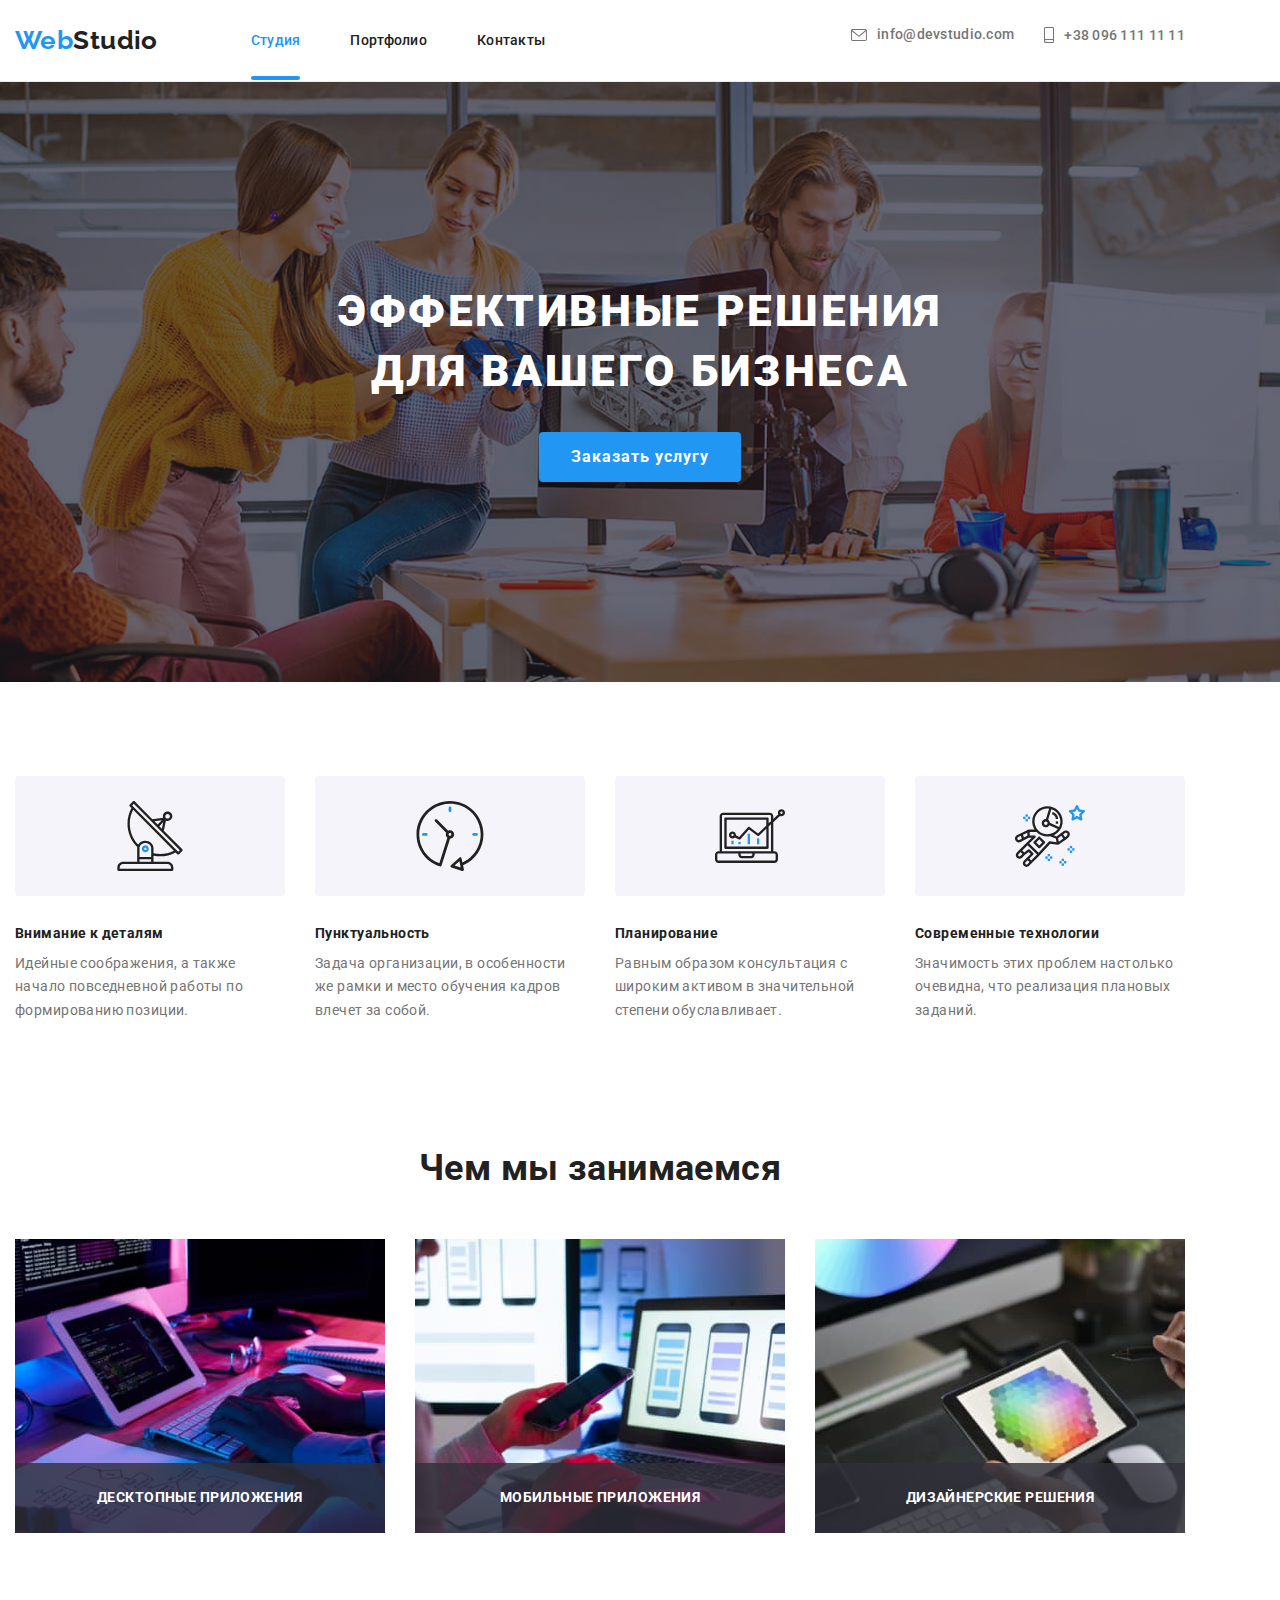
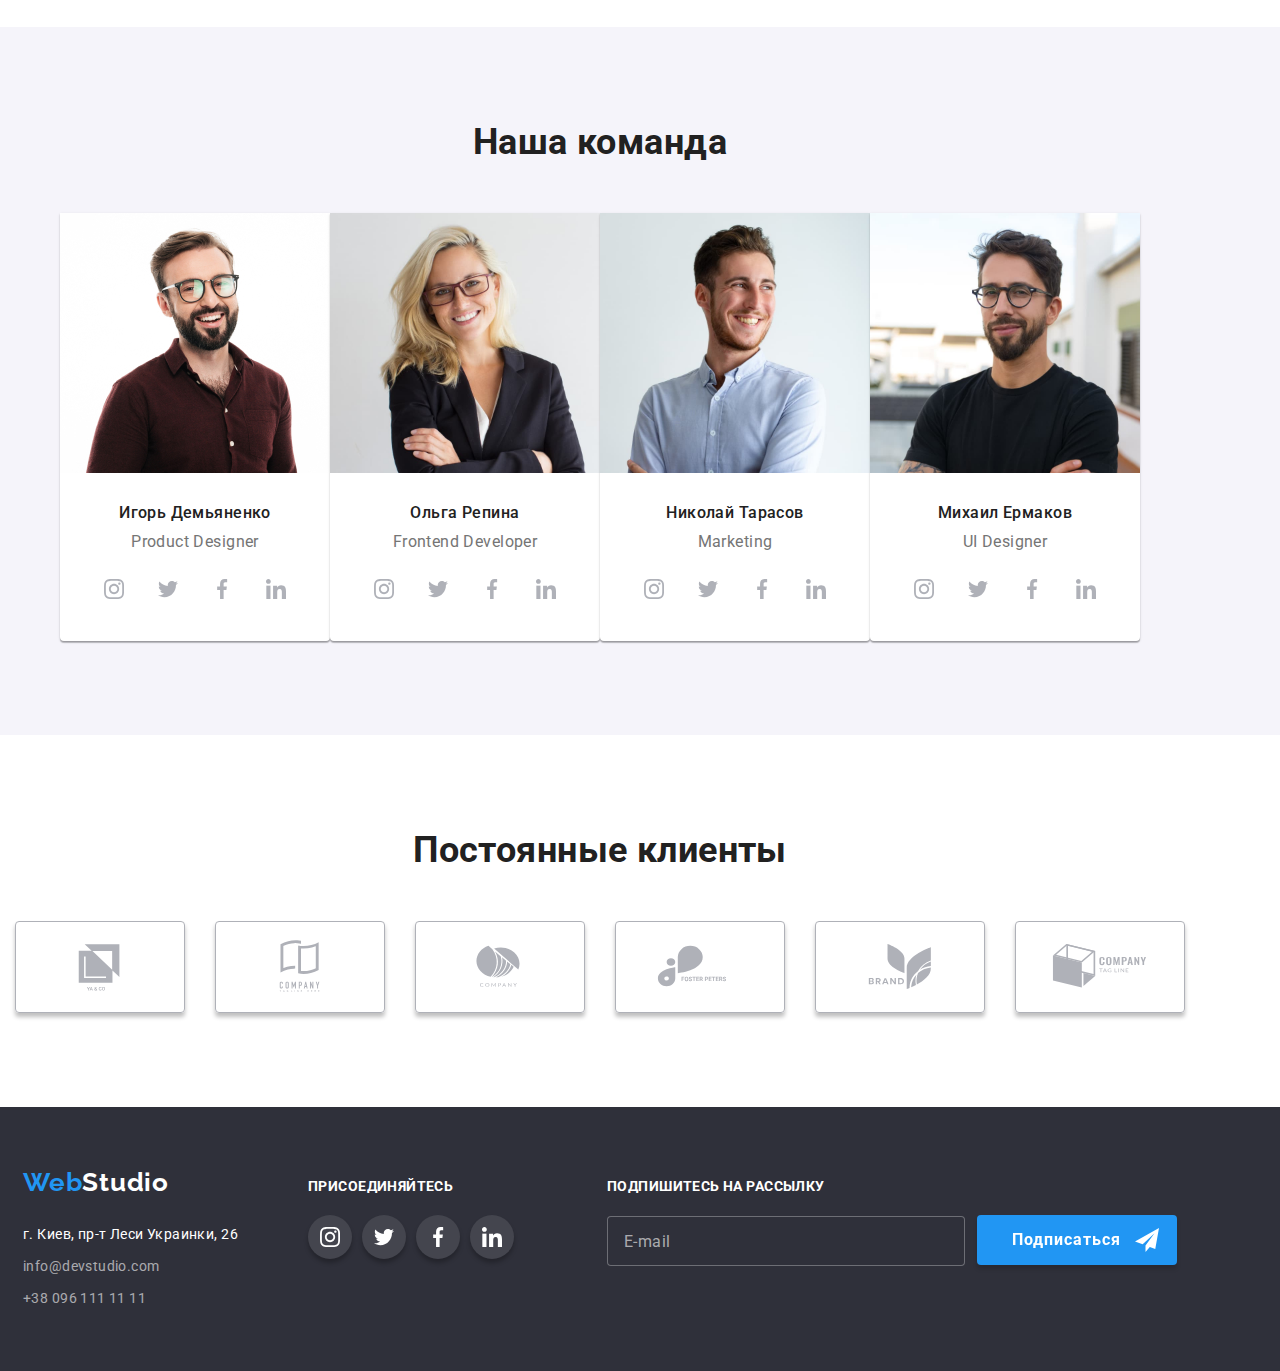
==== commit 01cb455f: "picture" ====
--- a/index.html
+++ b/index.html
@@ -286,11 +286,25 @@
           <h2 class="section-title">Наша команда</h2>
           <ul class="list">
             <li class="list-item">
+              <picture>
+                <source
+                srcset="./images/igordemjanenko-desctop.jpg 1x, ./images/igordemjanenko-desctop@2x.jpg 2x"
+                media="(min-width:1200px)"
+                />
+                    <source
+                srcset="./images/igordemjanenko-tablet.jpg 1x, ./images/igordemjanenko-tablet@2x.jpg 2x"
+                media="(min-width:768px)"
+                />
+                    <source
+                srcset="./images/igordemjanenko-mobile.jpg 1x, ./images/igordemjanenko-mobile@2x.jpg 2x"
+                media="(max-width:767px)"
+                />
               <img
-                src="./images/igordemjanenko.jpg"
+                src="./images/igordemjanenko-mobile.jpg"
                 alt="Игорь Демьяненко"
-                width="270"
+                class="section-our-team__picture"
               />
+              </picture>
 
               <h3 class="list-team_name">Игорь Демьяненко</h3>
               <p>Product Designer</p>
--- a/css/main.min.css
+++ b/css/main.min.css
@@ -1,2 +1,2 @@
-:root{--primary-text-color: #212121;--secondary-text-color: #757575;--accent: #2196f3;--font-color: #ffffff;--secondary-font-color: #2f303a;--third-font-color: #f5f4fa}.visually-hidden{position:absolute;width:1px;height:1px;margin:-1px;border:0;padding:0;white-space:nowrap;clip-path:inset(100%);clip:rect(0 0 0 0);overflow:hidden}h1,h2,h3,p{margin-top:0;margin-bottom:0}html{box-sizing:border-box}header{padding-top:25px;padding-bottom:25px;border-bottom:1px solid #ececec}body{background-color:var(--font-color);color:var(--primary-text-color);margin:0;font-family:roboto, sans-serif;letter-spacing:0.03em;font-size:14px;line-height:1.7}a{text-decoration:none}img{display:block;max-width:100%;height:auto}.section{padding-top:60px;padding-bottom:60px}@media screen and (min-width: 1200px){.section{padding-top:94px;padding-bottom:94px}}.container{padding-left:15px;padding-right:15px}@media screen and (min-width: 480px){.container{width:480px;margin-left:auto;margin-right:auto}}@media screen and (min-width: 768px){.container{width:768px}}@media screen and (min-width: 1200px){.container{width:1200px}}.modal-button{width:30px;height:30px;position:absolute;top:8px;right:8px;border-radius:50%;border:1px solid rgba(0,0,0,0.1);background-color:var(--font-color);padding:0;display:flex;justify-content:center;align-items:center;cursor:pointer;transition:fill 250ms cubic-bezier(0.4, 0, 0.2, 1)}.modal-button:hover,.modal-button:focus{fill:#2196f3;outline:none}.list-icons-team{list-style:none;display:flex;padding-left:0;justify-content:center;margin-top:16px;margin-bottom:0;margin-bottom:30px}.icons-social-links:not(:last-child){margin-right:10px}.icons-team{display:flex;align-items:center;justify-content:center;width:44px;height:44px;border-radius:50%;fill:#afb1b8;transition:background-color 250ms cubic-bezier(0.4, 0, 0.2, 1),fill 250ms cubic-bezier(0.4, 0, 0.2, 1)}.icons-team:hover,.icons-team:focus{background-color:var(--accent);fill:var(--font-color)}.icons-footer{display:flex;align-items:center;justify-content:center;width:44px;height:44px;border-radius:50%;border:1px #000;box-shadow:0px 4px 4px 0px rgba(0,0,0,0.25);background-color:#44454e;fill:#ffffff;transition:background-color 250ms cubic-bezier(0.4, 0, 0.2, 1)}.icons-footer:hover,.icons-footer:focus{background-color:var(--accent)}.icons-nav-footer{margin-left:0}.list-icons-footer{list-style:none;display:flex;padding-left:0;margin-top:20px;margin-bottom:0}.list-icons-footer li:not(:last-child){margin-right:10px}@media screen and (min-width: 1200px){.icons-nav-footer{margin-left:70px}}.hero-title{color:var(--font-color);margin-top:0;margin-bottom:30px;font-weight:900;font-size:44px;line-height:1.36;letter-spacing:0.06em;text-transform:uppercase}.section-title{color:var(--primary-text-color);margin-top:0;margin-bottom:50px;font-weight:bold;font-size:36px;line-height:1.17;text-align:center}.header__link{color:var(--accent);font-family:raleway;font-weight:bold;font-size:24px;line-height:1.16}.header-link__logo_color_accent{color:var(--primary-text-color)}.accent-footer{color:var(--font-color)}.logo-footer{color:var(--accent);margin-bottom:20px;display:block;margin-right:0;font-family:"Raleway";font-style:normal;font-weight:700;font-size:24px;line-height:1.16;text-align:center;letter-spacing:0.03em}@media screen and (min-width: 1200px){.logo-footer{color:var(--accent);margin-bottom:25px;display:block;margin-right:0;font-family:raleway;font-weight:bold;font-size:26px;line-height:1.19;text-align:left}.header__link{font-size:26px;line-height:1.19}}.backdrop{position:fixed;top:0;left:0;width:100%;height:100%;background-color:rgba(0,0,0,0.2);transition:opacity 250ms cubic-bezier(0.4, 0, 0.2, 1),visibility 250ms cubic-bezier(0.4, 0, 0.2, 1)}.backdrop.is-hidden{opacity:0;pointer-events:none;visibility:visible}.modal{position:absolute;top:50%;left:50%;transform:translate(-50%, -50%);min-height:581px;min-width:528px;background-color:#fff;border-radius:4px;box-shadow:0px 1px 3px rgba(0,0,0,0.12),0px 1px 1px rgba(0,0,0,0.14),0px 2px 1px rgba(0,0,0,0.2);padding:40px}.text-form{font-weight:700;font-size:20px;line-height:1.15;text-align:center;letter-spacing:0.03em;margin-bottom:12px}.contact-form-field{display:block;margin-bottom:10px}.contact-form-input{width:100%;border:1px solid rgba(33,33,33,0.2);border-radius:4px;height:40px;padding-left:42px;transition:border-color 250ms cubic-bezier(0.4, 0, 0.2, 1)}.contact-form-input:focus,.contact-form-input:hover{border-color:var(--accent);outline:none}.text-form-field{font-size:12px;line-height:1.16;letter-spacing:0.01em;color:#757575}.contact-form-icon{position:absolute;top:50%;left:12px;transform:translateY(-50%);transition:fill 250ms cubic-bezier(0.4, 0, 0.2, 1)}.contact-form-input:focus+.contact-form-icon,.contact-form-input:hover+.contact-form-icon{fill:var(--accent)}.contact-form-input-wraper{position:relative;display:block;margin-top:4px}.contact-form-massage{width:100%;height:120px;margin-top:4px;padding:12px 16px;resize:none;border:1px solid rgba(33,33,33,0.2);border-radius:4px;transition:border-color 250ms cubic-bezier(0.4, 0, 0.2, 1)}.contact-form-massage:focus,.contact-form-massage:hover{border-color:var(--accent);outline:none}.contact-form-massage::placeholder{font-size:14px;line-height:1.14;letter-spacing:0.01em;color:rgba(117,117,117,0.5)}.contact-form-checkbox-label{font-size:14px;line-height:1.71;letter-spacing:0.03em;color:#757575;display:flex;align-items:center}.contact-form-checkbox-label::before{display:inline-block;content:"";width:16px;height:15px;background-image:url(../images/icon-no-check.svg);cursor:pointer;margin-right:8px}.contact-form-checkbox:checked+.contact-form-checkbox-label::before{background-image:url(../images/icon-check.svg)}.contact-form-checkbox:focus+.contact-form-checkbox-label::before{outline:1px solid rgba(33,150,243,0.5);border-radius:2px}.contact-form-checkbox-wraper{margin-bottom:30px}.contact-form-submit-btn{display:block;margin:0 auto;color:var(--font-color);background:var(--accent);cursor:pointer;border-radius:4px;padding:10px 32px;min-width:200px;text-align:center;box-shadow:0px 4px 4px rgba(0,0,0,0.15);border:0;font-family:inherit;font-weight:bold;font-size:16px;line-height:1.88;letter-spacing:0.06em;transition:background 250ms cubic-bezier(0.4, 0, 0.2, 1),box-shadow 250ms cubic-bezier(0.4, 0, 0.2, 1),border-radius 250ms cubic-bezier(0.4, 0, 0.2, 1)}.contact-form-submit-btn:hover,.contact-form-submit-btn:focus{background:#188ce8;box-shadow:0px 4px 4px rgba(0,0,0,0.15);border-radius:0}.privacy-policy{font-size:14px;line-height:1.71;letter-spacing:0.03em;color:#2196f3}.button{color:var(--font-color);background:var(--accent);cursor:pointer;border-radius:4px;padding:10px 32px;min-width:200px;text-align:center;box-shadow:0px 4px 4px rgba(0,0,0,0.15);border:0;font-family:inherit;font-weight:bold;font-size:16px;line-height:1.88;letter-spacing:0.06em;transition:background 250ms cubic-bezier(0.4, 0, 0.2, 1),box-shadow 250ms cubic-bezier(0.4, 0, 0.2, 1),border-radius 250ms cubic-bezier(0.4, 0, 0.2, 1)}.button:hover,.button:focus{background:#188ce8;box-shadow:0px 4px 4px rgba(0,0,0,0.15);border-radius:0}.filter-button{color:var(--primary-text-color);min-width:73px;background-color:var(--third-font-color);border-radius:4px;display:inline-block;text-align:center;padding:6px 22px;box-shadow:none;border:0;font-family:inherit;font-weight:500;font-size:16px;line-height:1.63;letter-spacing:0.03em;transition:color 250ms cubic-bezier(0.4, 0, 0.2, 1),background-color 250ms cubic-bezier(0.4, 0, 0.2, 1),box-shadow 250ms cubic-bezier(0.4, 0, 0.2, 1)}.filter-button:hover,.filter-button:focus{color:var(--font-color);background-color:var(--accent);border-radius:4px;box-shadow:0px 2px 2px 0px rgba(0,0,0,0.12),0px 1px 2px 0px rgba(0,0,0,0.08),0px 3px 1px 0px rgba(0,0,0,0.1)}.list-button{display:flex;list-style:none;margin:0;flex-wrap:wrap;margin-bottom:50px;padding-left:0;justify-content:flex-start}.adaptive-mobile{margin-bottom:15px}@media screen and (min-width: 768px){.adaptive-mobile{margin-bottom:0}.list-button{justify-content:center;margin-bottom:30px}}@media screen and (min-width: 768px){.list-button{margin-bottom:50px}}.navigation{display:none}.contacts-list{display:none}.main-nav{display:flex;justify-content:space-between;align-items:center}.header{padding-top:10px;padding-bottom:16px;position:relative}.mobile-menu-btn{background-color:#ffffff;border:none;padding:0;line-height:0}.mobile-menu-btn:hover,.mobile-menu-btn:focus{fill:#2196f3;transition:fill 250ms cubic-bezier(0.4, 0, 0.2, 1)}.mobile-menu{position:absolute;top:0;left:0;width:100%;height:100vh;overflow:auto;opacity:0;visibility:hidden;pointer-events:none;background-color:#ffffff;transition:opacity 250ms cubic-bezier(0.4, 0, 0.2, 1),visibility 250ms cubic-bezier(0.4, 0, 0.2, 1)}.mobile-menu.is-open{opacity:1;visibility:visible;pointer-events:auto}.mobile-menu__close-btn{position:absolute;top:10px;right:15px;background-color:#ffffff;border:none;padding:0;line-height:0;width:40px;height:40px;cursor:pointer}.mobile-menu__close-btn:hover,.mobile-menu__close-btn:focus{fill:#2196f3;transition:fill 250ms cubic-bezier(0.4, 0, 0.2, 1)}.mobile-menu__container{position:relative;padding-top:48px;padding-bottom:48px}.mobile-menu__list{list-style:none;padding:0;margin-left:25px;margin-bottom:302px;margin-top:0}.mobile-menu-list__item:not(:last-child){margin-bottom:32px}.mobile-menu-list__item{font-weight:500;font-size:40px;line-height:1.17;letter-spacing:0.02em}.mobile-menu__current-page{color:#2196f3}.mobile-menu-list-item__link{color:#212121}.mobile-menu__contacts{list-style:none;padding:0;margin-left:25px;margin-top:0;margin-bottom:0}.mobile-menu-contacts__item{font-weight:500;font-size:34px;line-height:1.17;letter-spacing:0.02em;color:#2196f3}.mobile-menu-contacts__list:not(:last-child){margin-bottom:32px}.tel{color:#757575;font-weight:500;font-size:24px;line-height:1.16;letter-spacing:0.02em}.mobile-menu-social__list{list-style:none;display:flex;margin-top:64px;margin-bottom:0;padding-left:0;margin-left:25px}.mobile-menu-social-list__item:not(:last-child){padding-right:10px;border-right:1px solid rgba(33,33,33,0.2)}.mobile-menu-social-list__item:not(:first-child){padding-left:10px}.mobile-menu-social-list-item__link{font-weight:500;font-size:18px;line-height:1.22;letter-spacing:0.02em;color:#2196f3}@media screen and (min-width: 768px){.navigation{display:flex}.contacts-list{display:flex;flex-direction:column;list-style:none;padding:0;margin:21px 0}.contacts-list a{color:#757575;font-weight:500;font-size:14px;line-height:1.14;letter-spacing:0.02em}.mobile-menu-btn{display:none}.site-nav__item:not(:last-child){margin-right:50px}.header{padding:0}.contacts-list-item-link__icon{margin-right:8px;fill:currentColor}.contacts-list-item__link{display:flex;align-items:center}.contacts-list__item:not(:last-child){margin-bottom:10px}.site-nav-item__current-page{position:relative}.site-nav-item__current-page::after{content:"";background-color:var(--accent);position:absolute;width:100%;height:4px;bottom:0;left:0;border-radius:2px}.site-nav .site-nav-item__current-page{color:var(--accent);padding-bottom:32px}.site-nav a{color:var(--primary-text-color);font-weight:500;font-size:14px;line-height:1.14;letter-spacing:0.02em;padding-bottom:32px}}@media screen and (min-width: 1200px){.header{padding-top:25px;padding-bottom:25px;border-bottom:1px solid #ececec}.modal-menu__btn{display:none}.navigation{display:flex;margin-left:93px}.container{margin:0}.main-nav{display:flex;align-items:center}.site-nav-item__current-page{position:relative}.site-nav-item__current-page::after{content:"";background-color:var(--accent);position:absolute;width:100%;height:4px;bottom:0;left:0;border-radius:2px}.site-nav .site-nav-item__current-page{color:var(--accent);padding-bottom:32px}.site-nav{display:flex}.site-nav a{color:var(--primary-text-color);font-weight:500;font-size:14px;line-height:1.14;letter-spacing:0.02em;padding-bottom:32px;transition:color 250ms cubic-bezier(0.4, 0, 0.2, 1)}.site-nav a:hover,.site-nav a:focus{color:var(--accent)}.site-nav .site-nav__item{margin-right:50px;display:block}.site-nav .site-nav__item:last-child{margin-right:0}.contacts-list{display:flex;flex-direction:row;list-style:none;padding-left:0;padding:0;margin-top:0;margin-bottom:0;margin-left:auto}.contacts-list a{color:var(--secondary-text-color);font-weight:500;font-size:14px;line-height:1.14;letter-spacing:0.02em}.contacts-list .contacts-list__item+.contacts-list__item{margin-left:30px}.contacts-list-item__link{display:flex;align-items:center;transition:color 250ms cubic-bezier(0.4, 0, 0.2, 1)}.contacts-list-item__link:hover,.contacts-list-item__link:focus{color:var(--accent);cursor:pointer}.contacts-list-item-link__icon{margin-right:10px;fill:currentColor}}.hero{background-color:var(--secondary-font-color);text-align:center;margin-left:auto;margin-right:auto;padding-top:118px;padding-bottom:118px;max-width:1600px;background-image:linear-gradient(to right, rgba(47,48,58,0.4), rgba(47,48,58,0.4)),url("../images/hero-mobile.jpg");background-repeat:no-repeat;background-position:center;background-size:cover}.hero-title__mobile{font-weight:900;font-size:26px;line-height:1.61;text-align:center;letter-spacing:0.06em;text-transform:uppercase}.modal-mobile{min-height:609px;min-width:450px;overflow:auto}.contact-form-checkbox-label__mobile{font-weight:400;font-size:12px;line-height:1.16;letter-spacing:0.03em}.privacy-policy__mobile{font-weight:400;font-size:12px;line-height:1.16;letter-spacing:0.03em;text-decoration-line:underline;color:#2196f3}@media screen and (min-width: 768px){.hero{background-image:linear-gradient(to right, rgba(47,48,58,0.4), rgba(47,48,58,0.4)),url("../images/hero-tablet.jpg")}}@media screen and (min-width: 1200px){.hero{background-image:linear-gradient(to right, rgba(47,48,58,0.4), rgba(47,48,58,0.4)),url("../images/hero.jpg");padding-top:200px;padding-bottom:200px}.hero-title__mobile{color:var(--font-color);margin-top:0;margin-bottom:30px;font-weight:900;font-size:44px;line-height:1.36;letter-spacing:0.06em;text-transform:uppercase}.modal-mobile{min-height:581px;min-width:528px}.contact-form-checkbox-label__mobile{font-weight:400;font-size:14px;line-height:1.71;letter-spacing:0.03em;color:#757575}.privacy-policy__mobile{font-size:14px;line-height:1.71;letter-spacing:0.03em;text-decoration-line:underline;color:#2196f3}}.list-text{display:inline-block;list-style:none;padding-left:0;margin:0;overflow:auto}.mobile-text{text-align:center;margin-bottom:10px;color:#212121}.mobile-text_item{color:#757575}.list-text-item{height:auto;width:450px;margin-bottom:30px}.list-text-icons{background-color:var(--third-font-color);height:120px;margin-bottom:30px;align-items:center;justify-content:center;display:flex;border-radius:4px}@media screen and (min-width: 768px){.list-text-item{width:354px}.mobile-text{text-align:left}.list-text-item:nth-child(odd){margin-right:30px}.list-text{display:flex;flex-wrap:wrap}}@media screen and (min-width: 1200px){.list-text{flex-wrap:nowrap}.list-text li:not(:last-child){margin-right:30px}.list-text-item{width:270px}}.work{display:none}@media screen and (min-width: 1200px){.work{display:block;padding-top:0}.list-work{position:relative;z-index:-1}.list-work:not(:last-child){margin-right:30px}.overlay-work{position:absolute;bottom:0;left:0;width:100%;padding:27px 82px;height:70px;font-style:normal;font-weight:700;font-size:14px;line-height:1.14;text-align:center;letter-spacing:0.03em;text-transform:uppercase;background-color:rgba(47,48,58,0.8);color:var(--font-color)}.section{color:var(--secondary-text-color);margin-bottom:0;margin-top:0}.section h3{margin-bottom:10px;font-weight:bold;font-size:14px;line-height:1.14}}.list{display:flex;flex-wrap:wrap;list-style:none;padding:0;margin:0}.list .item:not(:last-child){margin-right:50px}.work-picture:not(:last-child){margin-right:30px}.list-item{background-color:var(--font-color);margin-bottom:0;box-shadow:0px 1px 3px rgba(0,0,0,0.12),0px 1px 1px rgba(0,0,0,0.14),0px 2px 1px rgba(0,0,0,0.2);border-radius:0px 0px 4px 4px}.list-item:not(:last-child){margin-right:30px}.list-team_name{color:#212121}.section-our-team{background-color:var(--third-font-color)}.section-our-team p{color:var(--secondary-text-color);font-size:16px;line-height:1.19;text-align:center}.section-our-team h3{margin-top:30px;margin-bottom:10px;font-weight:500;font-size:16px;line-height:1.19;text-align:center}.logo-client{display:flex;align-items:center;justify-content:center;width:210px;height:92px;fill:#afb1b8;box-shadow:0px 4px 4px 0px rgba(0,0,0,0.25);border-radius:4px;border:1px solid #afb1b8}.list-logos{display:flex;list-style:none;flex-wrap:wrap;padding-left:0;margin-bottom:0;margin-top:0}.svg-logo-list:nth-child(odd){margin-right:30px}.svg-logo-list:nth-child(-n+4){margin-bottom:30px}@media screen and (min-width: 768px){.logo-client{width:226px}.svg-logo-list:nth-child(odd){margin-right:0}.svg-logo-list:nth-child(-n+4){margin-bottom:0}.svg-logo-list:nth-child(-n+3){margin-bottom:30px}.svg-logo-list:nth-child(3n+3){margin-right:0}.list-logos{justify-content:space-between}}@media screen and (min-width: 1200px){.logo-client{width:170px;transition:fill 250ms cubic-bezier(0.4, 0, 0.2, 1),border 250ms cubic-bezier(0.4, 0, 0.2, 1)}.logo-client:hover,.logo-client:focus{fill:var(--accent);border:1px solid #2196f3}.list-logos{flex-wrap:nowrap}.svg-logo-list:not(:last-child){margin-right:30px}.svg-logo-list:nth-child(-n+4){margin-bottom:0}}.list-footer{display:flex;flex-direction:column;justify-content:center;text-align:center;list-style:none;margin-top:0;margin-bottom:60px;padding-left:0}.list-footer li:not(:last-child){margin-bottom:8px}footer{background-color:var(--secondary-font-color);padding-top:60px;padding-bottom:60px}.footer-container{display:flex;flex-direction:column;justify-content:center;align-items:center}.adress{color:var(--font-color);margin-bottom:9px;transition:color 250ms cubic-bezier(0.4, 0, 0.2, 1)}.adress:hover,.adress:focus{color:var(--accent)}.contacts-footer{color:#ffffff99;margin-bottom:9px;transition:color 250ms cubic-bezier(0.4, 0, 0.2, 1)}.contacts-footer:hover,.contacts-footer:focus{color:var(--accent)}address{font-style:normal}.text-footer{text-transform:uppercase;color:var(--font-color);font-weight:bold;font-size:14px;line-height:1.14;letter-spacing:0.03em;text-align:center}.text-form-footer{font-weight:700;font-size:14px;line-height:1.14;letter-spacing:0.03em;text-transform:uppercase;color:#ffffff;margin-bottom:20px;margin-left:0;text-align:center;margin-top:60px}.form-footer{display:block}.footer-form-massage{color:var(--font-color);width:358px;height:50px;margin-top:4px;padding:15px 16px;resize:none;border:1px solid rgba(255,255,255,0.3);border-radius:4px;background:#2f303a;overflow:hidden}.footer-form-massage::placeholder{font-size:16px;line-height:20px;letter-spacing:0.03em;color:rgba(255,255,255,0.6)}.footer-form-btn{display:block;color:var(--font-color);background:var(--accent);cursor:pointer;border-radius:4px;padding-top:10px;padding-bottom:10px;position:relative;min-width:200px;box-shadow:0px 4px 4px rgba(0,0,0,0.15);border:0;font-family:inherit;font-weight:bold;font-size:16px;line-height:1.88;letter-spacing:0.06em;transition:background 250ms cubic-bezier(0.4, 0, 0.2, 1),box-shadow 250ms cubic-bezier(0.4, 0, 0.2, 1),border-radius 250ms cubic-bezier(0.4, 0, 0.2, 1);margin:0 auto;margin-top:20px}.footer-form-btn:hover,.footer-form-btn:focus{background:#188ce8;box-shadow:0px 4px 4px rgba(0,0,0,0.15);border-radius:0}.footer-form-btn:after{content:"";background-image:url(../images/icon-send.svg);position:absolute;width:24px;height:24px;display:flex;right:18px;top:13px}.btn-text{display:block;padding-left:29px;text-align:left}@media screen and (min-width: 768px){.nav-footer{display:flex;flex-wrap:wrap}.tablet-footer{margin-right:165px}}@media screen and (min-width: 1200px){.nav-footer{display:flex;align-items:baseline}.tablet-footer{display:block;margin:0}.footer-form-btn{display:inline-block}.footer-form-field{display:flex;margin-left:93px}.footer-position{display:flex;align-items:baseline}.footer-container{display:flex;flex-direction:row;width:1200px;align-items:baseline}.list-footer{display:block;margin-bottom:0;text-align:left}.text-form-footer{margin-top:0;margin-bottom:0;text-align:left;margin-left:93px}.text-footer{text-align:left}.footer-form-btn{margin-left:12px}}.list-photo{display:flex;flex-wrap:wrap;list-style:none;padding:0;margin-bottom:0;margin-top:0}.list-element{margin-right:30px;width:370px;margin-bottom:30px}.list-element:nth-child(3n){margin-right:0}.list-element:nth-last-child(-n+3){margin-bottom:0}.overlay{position:absolute;background-color:rgba(33,150,243,0.9);color:var(--font-color);top:0;left:0;padding:63px 24px;font-size:18px;line-height:1.55;letter-spacing:0.03em;height:100%;width:100%;overflow:hidden;transform:translateY(100%);transition:transform 250ms cubic-bezier(0.4, 0, 0.2, 1)}.link-portfolio:focus .overlay,.link-portfolio:hover .overlay{transform:translateY(0)}.list-photo-wraper{position:relative;overflow:hidden}.link-portfolio{color:var(--secondary-text-color);display:inline-block;font-size:16px;line-height:1.9;transition:box-shadow 250ms cubic-bezier(0.4, 0, 0.2, 1)}.link-portfolio h2{color:var(--primary-text-color);margin-bottom:4px;font-weight:bold;font-size:18px;line-height:2;letter-spacing:0.06em}.link-portfolio:hover,.link-portfolio:focus{box-shadow:1px 4px 6px 0px rgba(0,0,0,0.16),0px 4px 4px 0px rgba(0,0,0,0.06),0px 1px 1px 0px rgba(0,0,0,0.12)}.list-photo-element{padding:20px 24px;border-left:1px solid #eeeeee;border-right:1px solid #eeeeee;border-bottom:1px solid #eeeeee}.list-button li:not(:last-child){margin-right:8px}
+:root{--primary-text-color: #212121;--secondary-text-color: #757575;--accent: #2196f3;--font-color: #ffffff;--secondary-font-color: #2f303a;--third-font-color: #f5f4fa}.visually-hidden{position:absolute;width:1px;height:1px;margin:-1px;border:0;padding:0;white-space:nowrap;clip-path:inset(100%);clip:rect(0 0 0 0);overflow:hidden}h1,h2,h3,p{margin-top:0;margin-bottom:0}html{box-sizing:border-box}header{padding-top:25px;padding-bottom:25px;border-bottom:1px solid #ececec}body{background-color:var(--font-color);color:var(--primary-text-color);margin:0;font-family:roboto, sans-serif;letter-spacing:0.03em;font-size:14px;line-height:1.7}a{text-decoration:none}img{display:block;max-width:100%;height:auto}.section{padding-top:60px;padding-bottom:60px}@media screen and (min-width: 1200px){.section{padding-top:94px;padding-bottom:94px}}.container{padding-left:15px;padding-right:15px}@media screen and (min-width: 480px){.container{width:480px;margin-left:auto;margin-right:auto}}@media screen and (min-width: 768px){.container{width:768px}}@media screen and (min-width: 1200px){.container{width:1200px}}.modal-button{width:30px;height:30px;position:absolute;top:8px;right:8px;border-radius:50%;border:1px solid rgba(0,0,0,0.1);background-color:var(--font-color);padding:0;display:flex;justify-content:center;align-items:center;cursor:pointer;transition:fill 250ms cubic-bezier(0.4, 0, 0.2, 1)}.modal-button:hover,.modal-button:focus{fill:#2196f3;outline:none}.list-icons-team{list-style:none;display:flex;padding-left:0;justify-content:center;margin-top:16px;margin-bottom:0;margin-bottom:30px}.icons-social-links:not(:last-child){margin-right:10px}.icons-team{display:flex;align-items:center;justify-content:center;width:44px;height:44px;border-radius:50%;fill:#afb1b8;transition:background-color 250ms cubic-bezier(0.4, 0, 0.2, 1),fill 250ms cubic-bezier(0.4, 0, 0.2, 1)}.icons-team:hover,.icons-team:focus{background-color:var(--accent);fill:var(--font-color)}.icons-footer{display:flex;align-items:center;justify-content:center;width:44px;height:44px;border-radius:50%;border:1px #000;box-shadow:0px 4px 4px 0px rgba(0,0,0,0.25);background-color:#44454e;fill:#ffffff;transition:background-color 250ms cubic-bezier(0.4, 0, 0.2, 1)}.icons-footer:hover,.icons-footer:focus{background-color:var(--accent)}.icons-nav-footer{margin-left:0}.list-icons-footer{list-style:none;display:flex;padding-left:0;margin-top:20px;margin-bottom:0}.list-icons-footer li:not(:last-child){margin-right:10px}@media screen and (min-width: 1200px){.icons-nav-footer{margin-left:70px}}.hero-title{color:var(--font-color);margin-top:0;margin-bottom:30px;font-weight:900;font-size:44px;line-height:1.36;letter-spacing:0.06em;text-transform:uppercase}.section-title{color:var(--primary-text-color);margin-top:0;margin-bottom:30px;font-weight:bold;font-size:36px;line-height:1.17;text-align:center}@media screen and (min-width: 1200px){.section-title{margin-bottom:50px}}.header__link{color:var(--accent);font-family:raleway;font-weight:bold;font-size:24px;line-height:1.16}.header-link__logo_color_accent{color:var(--primary-text-color)}.accent-footer{color:var(--font-color)}.logo-footer{color:var(--accent);margin-bottom:20px;display:block;margin-right:0;font-family:"Raleway";font-style:normal;font-weight:700;font-size:24px;line-height:1.16;text-align:center;letter-spacing:0.03em}@media screen and (min-width: 1200px){.logo-footer{color:var(--accent);margin-bottom:25px;display:block;margin-right:0;font-family:raleway;font-weight:bold;font-size:26px;line-height:1.19;text-align:left}.header__link{font-size:26px;line-height:1.19}}.backdrop{position:fixed;top:0;left:0;width:100%;height:100%;background-color:rgba(0,0,0,0.2);transition:opacity 250ms cubic-bezier(0.4, 0, 0.2, 1),visibility 250ms cubic-bezier(0.4, 0, 0.2, 1)}.backdrop.is-hidden{opacity:0;pointer-events:none;visibility:visible}.modal{position:absolute;top:50%;left:50%;transform:translate(-50%, -50%);min-height:581px;min-width:528px;background-color:#fff;border-radius:4px;box-shadow:0px 1px 3px rgba(0,0,0,0.12),0px 1px 1px rgba(0,0,0,0.14),0px 2px 1px rgba(0,0,0,0.2);padding:40px}.text-form{font-weight:700;font-size:20px;line-height:1.15;text-align:center;letter-spacing:0.03em;margin-bottom:12px}.contact-form-field{display:block;margin-bottom:10px}.contact-form-input{width:100%;border:1px solid rgba(33,33,33,0.2);border-radius:4px;height:40px;padding-left:42px;transition:border-color 250ms cubic-bezier(0.4, 0, 0.2, 1)}.contact-form-input:focus,.contact-form-input:hover{border-color:var(--accent);outline:none}.text-form-field{font-size:12px;line-height:1.16;letter-spacing:0.01em;color:#757575}.contact-form-icon{position:absolute;top:50%;left:12px;transform:translateY(-50%);transition:fill 250ms cubic-bezier(0.4, 0, 0.2, 1)}.contact-form-input:focus+.contact-form-icon,.contact-form-input:hover+.contact-form-icon{fill:var(--accent)}.contact-form-input-wraper{position:relative;display:block;margin-top:4px}.contact-form-massage{width:100%;height:120px;margin-top:4px;padding:12px 16px;resize:none;border:1px solid rgba(33,33,33,0.2);border-radius:4px;transition:border-color 250ms cubic-bezier(0.4, 0, 0.2, 1)}.contact-form-massage:focus,.contact-form-massage:hover{border-color:var(--accent);outline:none}.contact-form-massage::placeholder{font-size:14px;line-height:1.14;letter-spacing:0.01em;color:rgba(117,117,117,0.5)}.contact-form-checkbox-label{font-size:14px;line-height:1.71;letter-spacing:0.03em;color:#757575;display:flex;align-items:center}.contact-form-checkbox-label::before{display:inline-block;content:"";width:16px;height:15px;background-image:url(../images/icon-no-check.svg);cursor:pointer;margin-right:8px}.contact-form-checkbox:checked+.contact-form-checkbox-label::before{background-image:url(../images/icon-check.svg)}.contact-form-checkbox:focus+.contact-form-checkbox-label::before{outline:1px solid rgba(33,150,243,0.5);border-radius:2px}.contact-form-checkbox-wraper{margin-bottom:30px}.contact-form-submit-btn{display:block;margin:0 auto;color:var(--font-color);background:var(--accent);cursor:pointer;border-radius:4px;padding:10px 32px;min-width:200px;text-align:center;box-shadow:0px 4px 4px rgba(0,0,0,0.15);border:0;font-family:inherit;font-weight:bold;font-size:16px;line-height:1.88;letter-spacing:0.06em;transition:background 250ms cubic-bezier(0.4, 0, 0.2, 1),box-shadow 250ms cubic-bezier(0.4, 0, 0.2, 1),border-radius 250ms cubic-bezier(0.4, 0, 0.2, 1)}.contact-form-submit-btn:hover,.contact-form-submit-btn:focus{background:#188ce8;box-shadow:0px 4px 4px rgba(0,0,0,0.15);border-radius:0}.privacy-policy{font-size:14px;line-height:1.71;letter-spacing:0.03em;color:#2196f3}.button{color:var(--font-color);background:var(--accent);cursor:pointer;border-radius:4px;padding:10px 32px;min-width:200px;text-align:center;box-shadow:0px 4px 4px rgba(0,0,0,0.15);border:0;font-family:inherit;font-weight:bold;font-size:16px;line-height:1.88;letter-spacing:0.06em;transition:background 250ms cubic-bezier(0.4, 0, 0.2, 1),box-shadow 250ms cubic-bezier(0.4, 0, 0.2, 1),border-radius 250ms cubic-bezier(0.4, 0, 0.2, 1)}.button:hover,.button:focus{background:#188ce8;box-shadow:0px 4px 4px rgba(0,0,0,0.15);border-radius:0}.filter-button{color:var(--primary-text-color);min-width:73px;background-color:var(--third-font-color);border-radius:4px;display:inline-block;text-align:center;padding:6px 22px;box-shadow:none;border:0;font-family:inherit;font-weight:500;font-size:16px;line-height:1.63;letter-spacing:0.03em;transition:color 250ms cubic-bezier(0.4, 0, 0.2, 1),background-color 250ms cubic-bezier(0.4, 0, 0.2, 1),box-shadow 250ms cubic-bezier(0.4, 0, 0.2, 1)}.filter-button:hover,.filter-button:focus{color:var(--font-color);background-color:var(--accent);border-radius:4px;box-shadow:0px 2px 2px 0px rgba(0,0,0,0.12),0px 1px 2px 0px rgba(0,0,0,0.08),0px 3px 1px 0px rgba(0,0,0,0.1)}.list-button{display:flex;list-style:none;margin:0;flex-wrap:wrap;margin-bottom:50px;padding-left:0;justify-content:flex-start}.adaptive-mobile{margin-bottom:15px}@media screen and (min-width: 768px){.adaptive-mobile{margin-bottom:0}.list-button{justify-content:center;margin-bottom:30px}}@media screen and (min-width: 768px){.list-button{margin-bottom:50px}}.navigation{display:none}.contacts-list{display:none}.main-nav{display:flex;justify-content:space-between;align-items:center}.header{padding-top:10px;padding-bottom:16px;position:relative}.mobile-menu-btn{background-color:#ffffff;border:none;padding:0;line-height:0}.mobile-menu-btn:hover,.mobile-menu-btn:focus{fill:#2196f3;transition:fill 250ms cubic-bezier(0.4, 0, 0.2, 1)}.mobile-menu{position:absolute;top:0;left:0;width:100%;height:100vh;overflow:auto;opacity:0;visibility:hidden;pointer-events:none;background-color:#ffffff;transition:opacity 250ms cubic-bezier(0.4, 0, 0.2, 1),visibility 250ms cubic-bezier(0.4, 0, 0.2, 1)}.mobile-menu.is-open{opacity:1;visibility:visible;pointer-events:auto}.mobile-menu__close-btn{position:absolute;top:10px;right:15px;background-color:#ffffff;border:none;padding:0;line-height:0;width:40px;height:40px;cursor:pointer}.mobile-menu__close-btn:hover,.mobile-menu__close-btn:focus{fill:#2196f3;transition:fill 250ms cubic-bezier(0.4, 0, 0.2, 1)}.mobile-menu__container{position:relative;padding-top:48px;padding-bottom:48px}.mobile-menu__list{list-style:none;padding:0;margin-left:25px;margin-bottom:302px;margin-top:0}.mobile-menu-list__item:not(:last-child){margin-bottom:32px}.mobile-menu-list__item{font-weight:500;font-size:40px;line-height:1.17;letter-spacing:0.02em}.mobile-menu__current-page{color:#2196f3}.mobile-menu-list-item__link{color:#212121}.mobile-menu__contacts{list-style:none;padding:0;margin-left:25px;margin-top:0;margin-bottom:0}.mobile-menu-contacts__item{font-weight:500;font-size:34px;line-height:1.17;letter-spacing:0.02em;color:#2196f3}.mobile-menu-contacts__list:not(:last-child){margin-bottom:32px}.tel{color:#757575;font-weight:500;font-size:24px;line-height:1.16;letter-spacing:0.02em}.mobile-menu-social__list{list-style:none;display:flex;margin-top:64px;margin-bottom:0;padding-left:0;margin-left:25px}.mobile-menu-social-list__item:not(:last-child){padding-right:10px;border-right:1px solid rgba(33,33,33,0.2)}.mobile-menu-social-list__item:not(:first-child){padding-left:10px}.mobile-menu-social-list-item__link{font-weight:500;font-size:18px;line-height:1.22;letter-spacing:0.02em;color:#2196f3}@media screen and (min-width: 768px){.navigation{display:flex}.contacts-list{display:flex;flex-direction:column;list-style:none;padding:0;margin:21px 0}.contacts-list a{color:#757575;font-weight:500;font-size:14px;line-height:1.14;letter-spacing:0.02em}.mobile-menu-btn{display:none}.site-nav__item:not(:last-child){margin-right:50px}.header{padding:0}.contacts-list-item-link__icon{margin-right:8px;fill:currentColor}.contacts-list-item__link{display:flex;align-items:center}.contacts-list__item:not(:last-child){margin-bottom:10px}.site-nav-item__current-page{position:relative}.site-nav-item__current-page::after{content:"";background-color:var(--accent);position:absolute;width:100%;height:4px;bottom:0;left:0;border-radius:2px}.site-nav .site-nav-item__current-page{color:var(--accent);padding-bottom:32px}.site-nav a{color:var(--primary-text-color);font-weight:500;font-size:14px;line-height:1.14;letter-spacing:0.02em;padding-bottom:32px}}@media screen and (min-width: 1200px){.header{padding-top:25px;padding-bottom:25px;border-bottom:1px solid #ececec}.modal-menu__btn{display:none}.navigation{display:flex;margin-left:93px}.container{margin:0}.main-nav{display:flex;align-items:center}.site-nav-item__current-page{position:relative}.site-nav-item__current-page::after{content:"";background-color:var(--accent);position:absolute;width:100%;height:4px;bottom:0;left:0;border-radius:2px}.site-nav .site-nav-item__current-page{color:var(--accent);padding-bottom:32px}.site-nav{display:flex}.site-nav a{color:var(--primary-text-color);font-weight:500;font-size:14px;line-height:1.14;letter-spacing:0.02em;padding-bottom:32px;transition:color 250ms cubic-bezier(0.4, 0, 0.2, 1)}.site-nav a:hover,.site-nav a:focus{color:var(--accent)}.site-nav .site-nav__item{margin-right:50px;display:block}.site-nav .site-nav__item:last-child{margin-right:0}.contacts-list{display:flex;flex-direction:row;list-style:none;padding-left:0;padding:0;margin-top:0;margin-bottom:0;margin-left:auto}.contacts-list a{color:var(--secondary-text-color);font-weight:500;font-size:14px;line-height:1.14;letter-spacing:0.02em}.contacts-list .contacts-list__item+.contacts-list__item{margin-left:30px}.contacts-list-item__link{display:flex;align-items:center;transition:color 250ms cubic-bezier(0.4, 0, 0.2, 1)}.contacts-list-item__link:hover,.contacts-list-item__link:focus{color:var(--accent);cursor:pointer}.contacts-list-item-link__icon{margin-right:10px;fill:currentColor}}.hero{background-color:var(--secondary-font-color);text-align:center;margin-left:auto;margin-right:auto;padding-top:118px;padding-bottom:118px;max-width:1600px;background-image:linear-gradient(to right, rgba(47,48,58,0.4), rgba(47,48,58,0.4)),url("../images/hero-mobile.jpg");background-repeat:no-repeat;background-position:center;background-size:cover}@media (min-device-pixel-ratio: 2), (min-resolution: 192dpi), (min-resolution: 2dppx){.hero{background-image:linear-gradient(to right, rgba(47,48,58,0.4), rgba(47,48,58,0.4)),url(../images/hero-mobile@2x.jpg)}}.hero-title__mobile{font-weight:900;font-size:26px;line-height:1.61;text-align:center;letter-spacing:0.06em;text-transform:uppercase}.modal-mobile{min-height:609px;min-width:450px;overflow:auto}.contact-form-checkbox-label__mobile{font-weight:400;font-size:12px;line-height:1.16;letter-spacing:0.03em}.privacy-policy__mobile{font-weight:400;font-size:12px;line-height:1.16;letter-spacing:0.03em;text-decoration-line:underline;color:#2196f3}@media screen and (min-width: 768px){.hero{background-image:linear-gradient(to right, rgba(47,48,58,0.4), rgba(47,48,58,0.4)),url("../images/hero-tablet.jpg")}}@media screen and (min-width: 768px) and (min-device-pixel-ratio: 2), screen and (min-width: 768px) and (min-resolution: 192dpi), screen and (min-width: 768px) and (min-resolution: 2dppx){.hero{background-image:linear-gradient(to right, rgba(47,48,58,0.4), rgba(47,48,58,0.4)),url(../images/hero-tablet@2x.jpg)}}@media screen and (min-width: 1200px){.hero{background-image:linear-gradient(to right, rgba(47,48,58,0.4), rgba(47,48,58,0.4)),url("../images/hero-desctop.jpg");padding-top:200px;padding-bottom:200px}}@media screen and (min-width: 1200px) and (min-device-pixel-ratio: 2), screen and (min-width: 1200px) and (min-resolution: 192dpi), screen and (min-width: 1200px) and (min-resolution: 2dppx){.hero{background-image:linear-gradient(to right, rgba(47,48,58,0.4), rgba(47,48,58,0.4)),url(../images/hero-desctop@2x.jpg)}}@media screen and (min-width: 1200px){.hero-title__mobile{color:var(--font-color);margin-top:0;margin-bottom:30px;font-weight:900;font-size:44px;line-height:1.36;letter-spacing:0.06em;text-transform:uppercase}.modal-mobile{min-height:581px;min-width:528px}.contact-form-checkbox-label__mobile{font-weight:400;font-size:14px;line-height:1.71;letter-spacing:0.03em;color:#757575}.privacy-policy__mobile{font-size:14px;line-height:1.71;letter-spacing:0.03em;text-decoration-line:underline;color:#2196f3}}.list-text{display:inline-block;list-style:none;padding-left:0;margin:0;overflow:auto}.mobile-text{text-align:center;margin-bottom:10px;color:#212121}.mobile-text_item{color:#757575}.list-text-item{height:auto;width:450px;margin-bottom:30px}.list-text-icons{background-color:var(--third-font-color);height:120px;margin-bottom:30px;align-items:center;justify-content:center;display:flex;border-radius:4px}@media screen and (min-width: 768px){.list-text-item{width:354px}.mobile-text{text-align:left}.list-text-item:nth-child(odd){margin-right:30px}.list-text{display:flex;flex-wrap:wrap}}@media screen and (min-width: 1200px){.list-text{flex-wrap:nowrap}.list-text li:not(:last-child){margin-right:30px}.list-text-item{width:270px}}.work{display:none}@media screen and (min-width: 1200px){.work{display:block;padding-top:0}.list-work{position:relative;z-index:-1}.list-work:not(:last-child){margin-right:30px}.overlay-work{position:absolute;bottom:0;left:0;width:100%;padding:27px 82px;height:70px;font-style:normal;font-weight:700;font-size:14px;line-height:1.14;text-align:center;letter-spacing:0.03em;text-transform:uppercase;background-color:rgba(47,48,58,0.8);color:var(--font-color)}.section{color:var(--secondary-text-color);margin-bottom:0;margin-top:0}.section h3{margin-bottom:10px;font-weight:bold;font-size:14px;line-height:1.14}}.list{display:flex;flex-wrap:wrap;list-style:none;padding:0;margin:0;justify-content:center}.work-picture:not(:last-child){margin-right:30px}.list-item{background-color:var(--font-color);margin-bottom:0;box-shadow:0px 1px 3px rgba(0,0,0,0.12),0px 1px 1px rgba(0,0,0,0.14),0px 2px 1px rgba(0,0,0,0.2);border-radius:0px 0px 4px 4px}.list-team_name{color:#212121}.section-our-team{background-color:var(--third-font-color)}.section-our-team p{color:var(--secondary-text-color);font-size:16px;line-height:1.19;text-align:center}.section-our-team h3{margin-top:30px;margin-bottom:10px;font-weight:500;font-size:16px;line-height:1.19;text-align:center}.section-our-team__picture{width:450px}@media screen and (min-width: 768px){.section-our-team__picture{width:354px}}@media screen and (min-width: 1200px){.section-our-team__picture{width:270px}}.logo-client{display:flex;align-items:center;justify-content:center;width:210px;height:92px;fill:#afb1b8;box-shadow:0px 4px 4px 0px rgba(0,0,0,0.25);border-radius:4px;border:1px solid #afb1b8}.list-logos{display:flex;list-style:none;flex-wrap:wrap;padding-left:0;margin-bottom:0;margin-top:0}.svg-logo-list:nth-child(odd){margin-right:30px}.svg-logo-list:nth-child(-n+4){margin-bottom:30px}@media screen and (min-width: 768px){.logo-client{width:226px}.svg-logo-list:nth-child(odd){margin-right:0}.svg-logo-list:nth-child(-n+4){margin-bottom:0}.svg-logo-list:nth-child(-n+3){margin-bottom:30px}.svg-logo-list:nth-child(3n+3){margin-right:0}.list-logos{justify-content:space-between}}@media screen and (min-width: 1200px){.logo-client{width:170px;transition:fill 250ms cubic-bezier(0.4, 0, 0.2, 1),border 250ms cubic-bezier(0.4, 0, 0.2, 1)}.logo-client:hover,.logo-client:focus{fill:var(--accent);border:1px solid #2196f3}.list-logos{flex-wrap:nowrap}.svg-logo-list:not(:last-child){margin-right:30px}.svg-logo-list:nth-child(-n+4){margin-bottom:0}}.list-footer{display:flex;flex-direction:column;justify-content:center;text-align:center;list-style:none;margin-top:0;margin-bottom:60px;padding-left:0}.list-footer li:not(:last-child){margin-bottom:8px}footer{background-color:var(--secondary-font-color);padding-top:60px;padding-bottom:60px}.footer-container{display:flex;flex-direction:column;justify-content:center;align-items:center}.adress{color:var(--font-color);margin-bottom:9px;transition:color 250ms cubic-bezier(0.4, 0, 0.2, 1)}.adress:hover,.adress:focus{color:var(--accent)}.contacts-footer{color:#ffffff99;margin-bottom:9px;transition:color 250ms cubic-bezier(0.4, 0, 0.2, 1)}.contacts-footer:hover,.contacts-footer:focus{color:var(--accent)}address{font-style:normal}.text-footer{text-transform:uppercase;color:var(--font-color);font-weight:bold;font-size:14px;line-height:1.14;letter-spacing:0.03em;text-align:center}.text-form-footer{font-weight:700;font-size:14px;line-height:1.14;letter-spacing:0.03em;text-transform:uppercase;color:#ffffff;margin-bottom:20px;margin-left:0;text-align:center;margin-top:60px}.form-footer{display:block}.footer-form-massage{color:var(--font-color);width:358px;height:50px;margin-top:4px;padding:15px 16px;resize:none;border:1px solid rgba(255,255,255,0.3);border-radius:4px;background:#2f303a;overflow:hidden}.footer-form-massage::placeholder{font-size:16px;line-height:20px;letter-spacing:0.03em;color:rgba(255,255,255,0.6)}.footer-form-btn{display:block;color:var(--font-color);background:var(--accent);cursor:pointer;border-radius:4px;padding-top:10px;padding-bottom:10px;position:relative;min-width:200px;box-shadow:0px 4px 4px rgba(0,0,0,0.15);border:0;font-family:inherit;font-weight:bold;font-size:16px;line-height:1.88;letter-spacing:0.06em;transition:background 250ms cubic-bezier(0.4, 0, 0.2, 1),box-shadow 250ms cubic-bezier(0.4, 0, 0.2, 1),border-radius 250ms cubic-bezier(0.4, 0, 0.2, 1);margin:0 auto;margin-top:20px}.footer-form-btn:hover,.footer-form-btn:focus{background:#188ce8;box-shadow:0px 4px 4px rgba(0,0,0,0.15);border-radius:0}.footer-form-btn:after{content:"";background-image:url(../images/icon-send.svg);position:absolute;width:24px;height:24px;display:flex;right:18px;top:13px}.btn-text{display:block;padding-left:29px;text-align:left}@media screen and (min-width: 768px){.nav-footer{display:flex;flex-wrap:wrap}.tablet-footer{margin-right:165px}}@media screen and (min-width: 1200px){.nav-footer{display:flex;align-items:baseline}.tablet-footer{display:block;margin:0}.footer-form-btn{display:inline-block}.footer-form-field{display:flex;margin-left:93px}.footer-position{display:flex;align-items:baseline}.footer-container{display:flex;flex-direction:row;width:1200px;align-items:baseline}.list-footer{display:block;margin-bottom:0;text-align:left}.text-form-footer{margin-top:0;margin-bottom:0;text-align:left;margin-left:93px}.text-footer{text-align:left}.footer-form-btn{margin-left:12px}}.list-photo{display:flex;flex-wrap:wrap;list-style:none;padding:0;margin-bottom:0;margin-top:0}.list-element{margin-right:30px;width:370px;margin-bottom:30px}.list-element:nth-child(3n){margin-right:0}.list-element:nth-last-child(-n+3){margin-bottom:0}.overlay{position:absolute;background-color:rgba(33,150,243,0.9);color:var(--font-color);top:0;left:0;padding:63px 24px;font-size:18px;line-height:1.55;letter-spacing:0.03em;height:100%;width:100%;overflow:hidden;transform:translateY(100%);transition:transform 250ms cubic-bezier(0.4, 0, 0.2, 1)}.link-portfolio:focus .overlay,.link-portfolio:hover .overlay{transform:translateY(0)}.list-photo-wraper{position:relative;overflow:hidden}.link-portfolio{color:var(--secondary-text-color);display:inline-block;font-size:16px;line-height:1.9;transition:box-shadow 250ms cubic-bezier(0.4, 0, 0.2, 1)}.link-portfolio h2{color:var(--primary-text-color);margin-bottom:4px;font-weight:bold;font-size:18px;line-height:2;letter-spacing:0.06em}.link-portfolio:hover,.link-portfolio:focus{box-shadow:1px 4px 6px 0px rgba(0,0,0,0.16),0px 4px 4px 0px rgba(0,0,0,0.06),0px 1px 1px 0px rgba(0,0,0,0.12)}.list-photo-element{padding:20px 24px;border-left:1px solid #eeeeee;border-right:1px solid #eeeeee;border-bottom:1px solid #eeeeee}.list-button li:not(:last-child){margin-right:8px}
 /*# sourceMappingURL=main.min.css.map */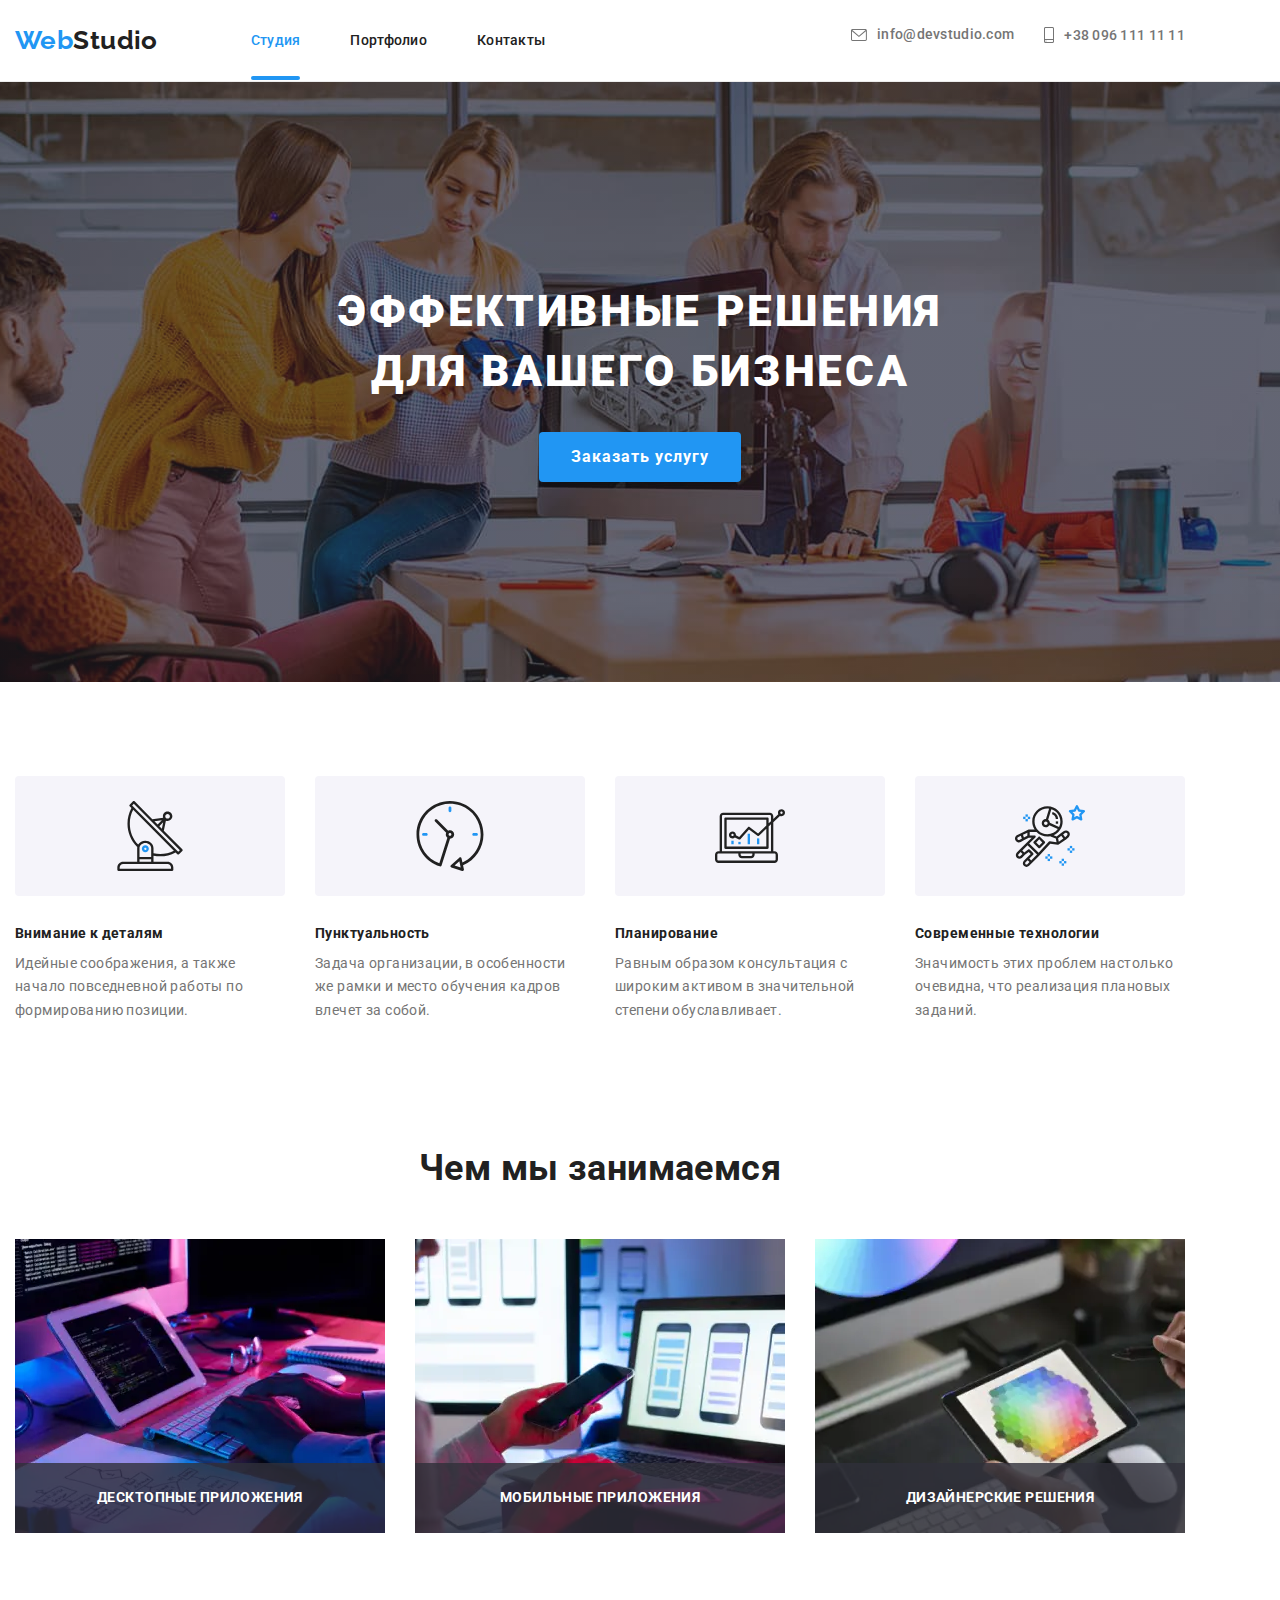
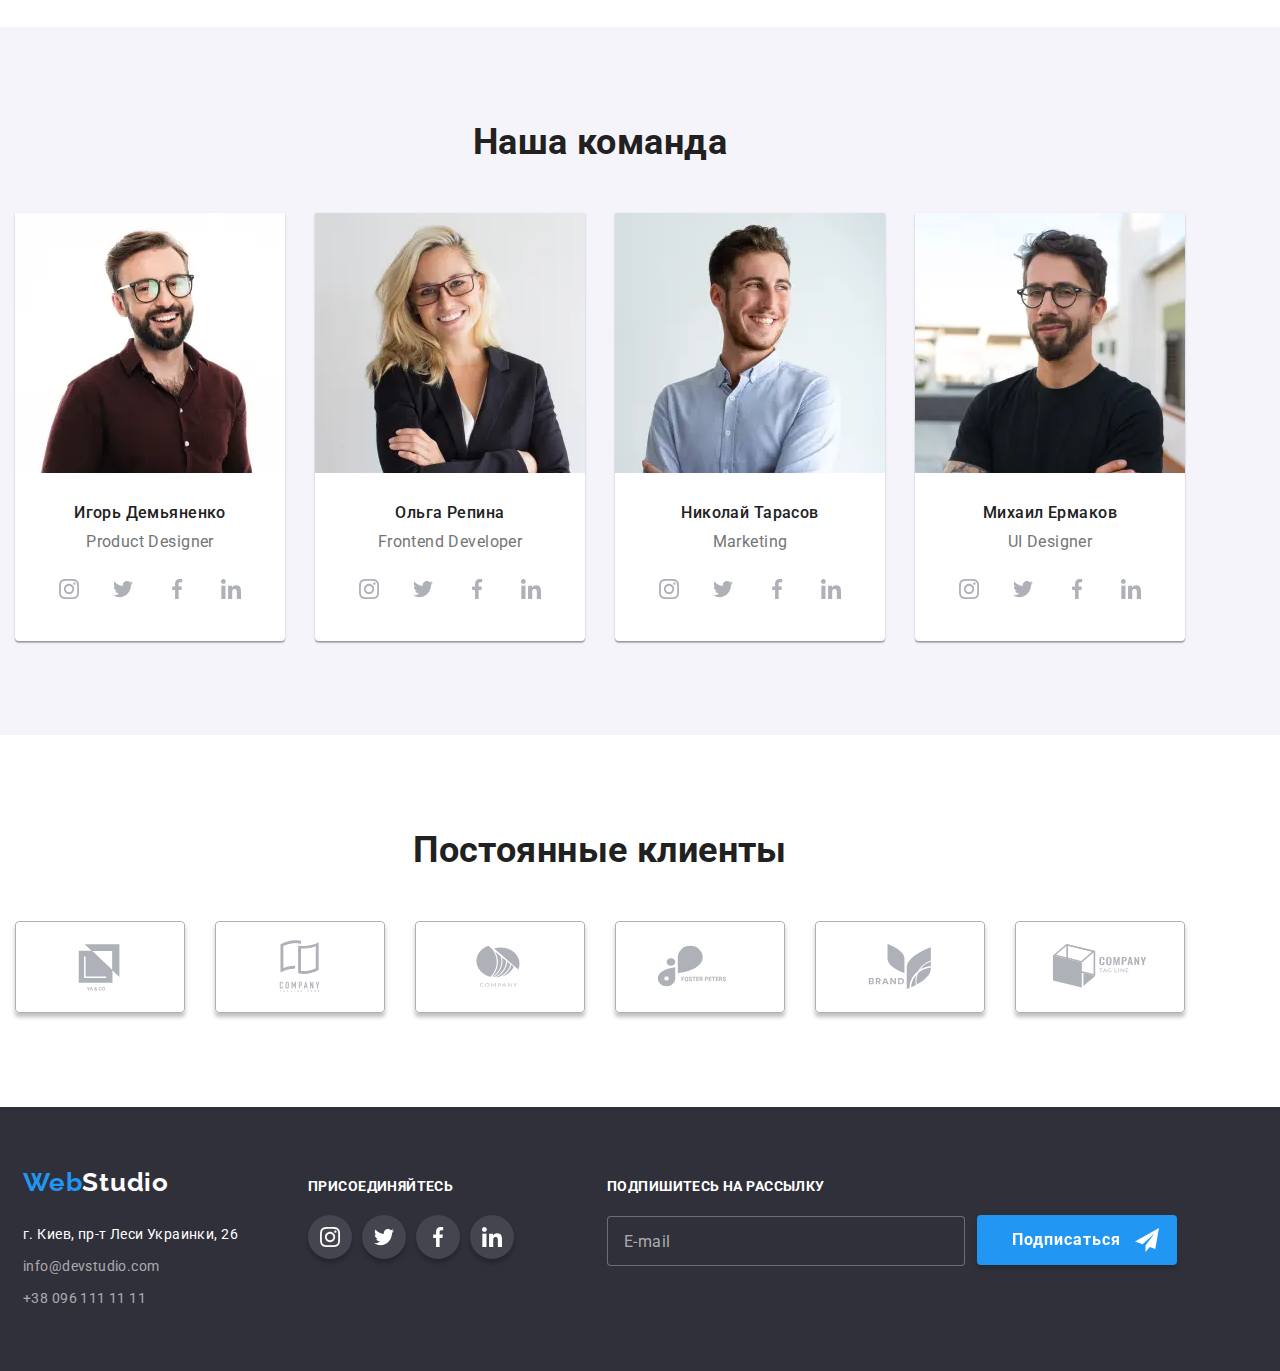
==== commit 63decd0f: "photo" ====
--- a/index.html
+++ b/index.html
@@ -249,31 +249,65 @@
           <ul class="list">
             <li class="work-picture">
               <div class="list-work">
+                <picture>
+                  <source
+                srcset="./images/planshet-desctop.webp 1x, ./images/planshet-desctop@2x.webp 2x"
+                media="(min-width:1200px)"
+                type="image/webp"
+                />
+                <source
+                srcset="./images/planshet-desctop.jpg 1x, ./images/planshet-desctop@2x.jpg 2x"
+                media="(min-width:1200px)"
+                />
                 <img
-                  src="./images/planshet.jpg"
+                  src="./images/planshet-desctop.jpg"
                   alt="печать текста на клавиатуре"
                   width="370"
                 />
+                </picture>
                 <p class="overlay-work">Десктопные приложения</p>
               </div>
             </li>
             <li class="work-picture">
               <div class="list-work">
+                <picture>
+                  <source
+                srcset="./images/telefon-desctop.webp 1x, ./images/telefon-desctop@2x.webp 2x"
+                media="(min-width:1200px)"
+                type="image/webp"
+                />
+                <source
+                srcset="./images/telefon-desctop.jpg 1x, ./images/telefon-desctop@2x.jpg 2x"
+                media="(min-width:1200px)"
+                />
+                  
                 <img
-                  src="./images/telefon.jpg"
+                  src="./images/telefon-desctop.jpg"
                   alt="с телефоном в руках"
                   width="370"
                 />
+                </picture>
                 <p class="overlay-work">Мобильные приложения</p>
               </div>
             </li>
             <li class="work-picture">
               <div class="list-work">
+                <picture>
+                  <source
+                srcset="./images/risunok-desctop.webp 1x, ./images/risunok-desctop@2x.webp 2x"
+                media="(min-width:1200px)"
+                type="image/webp"
+                />
+                <source
+                srcset="./images/risunok-desctop.jpg 1x, ./images/risunok-desctop@2x.jpg 2x"
+                media="(min-width:1200px)"
+                />
                 <img
-                  src="./images/risunok.jpg"
+                  src="./images/risunok-desctop.jpg"
                   alt="с планшетом в руках"
                   width="370"
                 />
+                </picture>
                 <p class="overlay-work">Дизайнерские решения</p>
               </div>
             </li>
@@ -287,13 +321,28 @@
           <ul class="list">
             <li class="list-item">
               <picture>
+                      <source
+                srcset="./images/igordemjanenko-desctop.webp 1x, ./images/igordemjanenko-desctop@2x.webp 2x"
+                media="(min-width:1200px)"
+                type="image/webp"
+                />
                 <source
                 srcset="./images/igordemjanenko-desctop.jpg 1x, ./images/igordemjanenko-desctop@2x.jpg 2x"
                 media="(min-width:1200px)"
+                />
+                    <source
+                srcset="./images/igordemjanenko-tablet.webp 1x, ./images/igordemjanenko-tablet@2x.webp 2x"
+                media="(min-width:768px)"
+                type="image/webp"
                 />
                     <source
                 srcset="./images/igordemjanenko-tablet.jpg 1x, ./images/igordemjanenko-tablet@2x.jpg 2x"
                 media="(min-width:768px)"
+                />
+                    <source
+                srcset="./images/igordemjanenko-mobile.webp 1x, ./images/igordemjanenko-mobile@2x.webp 2x"
+                media="(max-width:767px)"
+                type="image/webp"
                 />
                     <source
                 srcset="./images/igordemjanenko-mobile.jpg 1x, ./images/igordemjanenko-mobile@2x.jpg 2x"
@@ -341,12 +390,40 @@
               </ul>
             </li>
             <li class="list-item">
+              <picture>
+                <source
+                srcset="./images/olgarepina-desctop.webp 1x, ./images/olgarepina-desctop@2x.webp 2x"
+                media="(min-width:1200px)"
+                type="image/webp"
+                />
+                <source
+                srcset="./images/olgarepina-desctop.jpg 1x, ./images/olgarepina-desctop@2x.jpg 2x"
+                media="(min-width:1200px)"
+                />
+                    <source
+                srcset="./images/olgarepina-tablet.webp 1x, ./images/olgarepina-tablet@2x.webp 2x"
+                media="(min-width:768px)"
+                type="image/webp"
+                />
+                    <source
+                srcset="./images/olgarepina-tablet.jpg 1x, ./images/olgarepina-tablet@2x.jpg 2x"
+                media="(min-width:768px)"
+                />
+                    <source
+                srcset="./images/olgarepina-mobile.webp 1x, ./images/olgarepina-mobile@2x.webp 2x"
+                media="(max-width:767px)"
+                type="image/webp"
+                />
+                    <source
+                srcset="./images/olgarepina-mobile.jpg 1x, ./images/olgarepina-mobile@2x.jpg 2x"
+                media="(max-width:767px)"
+                />
               <img
-                src="./images/olgarepina.jpg"
+                src="./images/olgarepina-mobile.jpg"
                 alt="Ольга Репина"
-                width="270"
+                class="section-our-team__picture"
               />
-
+              </picture>
               <h3 class="list-team_name">Ольга Репина</h3>
               <p>Frontend Developer</p>
 
@@ -382,11 +459,40 @@
               </ul>
             </li>
             <li class="list-item">
+              <picture>
+                <source
+                srcset="./images/nikolajtarasov-desctop.webp 1x, ./images/nikolajtarasov-desctop@2x.webp 2x"
+                media="(min-width:1200px)"
+                type="image/webp"
+                />
+                <source
+                srcset="./images/nikolajtarasov-desctop.jpg 1x, ./images/nikolajtarasov-desctop@2x.jpg 2x"
+                media="(min-width:1200px)"
+                />
+                    <source
+                srcset="./images/nikolajtarasov-tablet.webp 1x, ./images/nikolajtarasov-tablet@2x.webp 2x"
+                media="(min-width:768px)"
+                type="image/webp"
+                />
+                    <source
+                srcset="./images/nikolajtarasov-tablet.jpg 1x, ./images/nikolajtarasov-tablet@2x.jpg 2x"
+                media="(min-width:768px)"
+                />
+                    <source
+                srcset="./images/nikolajtarasov-mobile.webp 1x, ./images/nikolajtarasov-mobile@2x.webp 2x"
+                media="(max-width:767px)"
+                type="image/webp"
+                />
+                    <source
+                srcset="./images/nikolajtarasov-mobile.jpg 1x, ./images/nikolajtarasov-mobile@2x.jpg 2x"
+                media="(max-width:767px)"
+                />
               <img
-                src="./images/nikolajtarasov.jpg"
+                src="./images/nikolajtarasov-mobile.jpg"
                 alt="Николай Тарасов"
-                width="270"
-              />
+                class="section-our-team__picture"
+                />
+              </picture>
 
               <h3 class="list-team_name">Николай Тарасов</h3>
               <p>Marketing</p>
@@ -423,12 +529,40 @@
               </ul>
             </li>
             <li class="list-item">
+              <picture>
+                <source
+                srcset="./images/mikhailyermakov-desctop.webp 1x, ./images/mikhailyermakov-desctop@2x.webp 2x"
+                media="(min-width:1200px)"
+                type="image/webp"
+                />
+                <source
+                srcset="./images/mikhailyermakov-desctop.jpg 1x, ./images/mikhailyermakov-desctop@2x.jpg 2x"
+                media="(min-width:1200px)"
+                />
+                    <source
+                srcset="./images/mikhailyermakov-tablet.webp 1x, ./images/mikhailyermakov-tablet@2x.webp 2x"
+                media="(min-width:768px)"
+                type="image/webp"
+                />
+                    <source
+                srcset="./images/mikhailyermakov-tablet.jpg 1x, ./images/mikhailyermakov-tablet@2x.jpg 2x"
+                media="(min-width:768px)"
+                />
+                    <source
+                srcset="./images/mikhailyermakov-mobile.webp 1x, ./images/mikhailyermakov-mobile@2x.webp 2x"
+                media="(max-width:767px)"
+                type="image/webp"
+                />
+                    <source
+                srcset="./images/mikhailyermakov-mobile.jpg 1x, ./images/mikhailyermakov-mobile@2x.jpg 2x"
+                media="(max-width:767px)"
+                />
               <img
-                src="./images/mikhailyermakov.jpg"
+                src="./images/mikhailyermakov-mobile.jpg"
                 alt="Михаил Ермаков"
-                width="270"
+                class="section-our-team__picture"
               />
-
+              </picture>
               <h3 class="list-team_name">Михаил Ермаков</h3>
               <p>UI Designer</p>
 
--- a/css/main.min.css
+++ b/css/main.min.css
@@ -1,2 +1,2 @@
-:root{--primary-text-color: #212121;--secondary-text-color: #757575;--accent: #2196f3;--font-color: #ffffff;--secondary-font-color: #2f303a;--third-font-color: #f5f4fa}.visually-hidden{position:absolute;width:1px;height:1px;margin:-1px;border:0;padding:0;white-space:nowrap;clip-path:inset(100%);clip:rect(0 0 0 0);overflow:hidden}h1,h2,h3,p{margin-top:0;margin-bottom:0}html{box-sizing:border-box}header{padding-top:25px;padding-bottom:25px;border-bottom:1px solid #ececec}body{background-color:var(--font-color);color:var(--primary-text-color);margin:0;font-family:roboto, sans-serif;letter-spacing:0.03em;font-size:14px;line-height:1.7}a{text-decoration:none}img{display:block;max-width:100%;height:auto}.section{padding-top:60px;padding-bottom:60px}@media screen and (min-width: 1200px){.section{padding-top:94px;padding-bottom:94px}}.container{padding-left:15px;padding-right:15px}@media screen and (min-width: 480px){.container{width:480px;margin-left:auto;margin-right:auto}}@media screen and (min-width: 768px){.container{width:768px}}@media screen and (min-width: 1200px){.container{width:1200px}}.modal-button{width:30px;height:30px;position:absolute;top:8px;right:8px;border-radius:50%;border:1px solid rgba(0,0,0,0.1);background-color:var(--font-color);padding:0;display:flex;justify-content:center;align-items:center;cursor:pointer;transition:fill 250ms cubic-bezier(0.4, 0, 0.2, 1)}.modal-button:hover,.modal-button:focus{fill:#2196f3;outline:none}.list-icons-team{list-style:none;display:flex;padding-left:0;justify-content:center;margin-top:16px;margin-bottom:0;margin-bottom:30px}.icons-social-links:not(:last-child){margin-right:10px}.icons-team{display:flex;align-items:center;justify-content:center;width:44px;height:44px;border-radius:50%;fill:#afb1b8;transition:background-color 250ms cubic-bezier(0.4, 0, 0.2, 1),fill 250ms cubic-bezier(0.4, 0, 0.2, 1)}.icons-team:hover,.icons-team:focus{background-color:var(--accent);fill:var(--font-color)}.icons-footer{display:flex;align-items:center;justify-content:center;width:44px;height:44px;border-radius:50%;border:1px #000;box-shadow:0px 4px 4px 0px rgba(0,0,0,0.25);background-color:#44454e;fill:#ffffff;transition:background-color 250ms cubic-bezier(0.4, 0, 0.2, 1)}.icons-footer:hover,.icons-footer:focus{background-color:var(--accent)}.icons-nav-footer{margin-left:0}.list-icons-footer{list-style:none;display:flex;padding-left:0;margin-top:20px;margin-bottom:0}.list-icons-footer li:not(:last-child){margin-right:10px}@media screen and (min-width: 1200px){.icons-nav-footer{margin-left:70px}}.hero-title{color:var(--font-color);margin-top:0;margin-bottom:30px;font-weight:900;font-size:44px;line-height:1.36;letter-spacing:0.06em;text-transform:uppercase}.section-title{color:var(--primary-text-color);margin-top:0;margin-bottom:30px;font-weight:bold;font-size:36px;line-height:1.17;text-align:center}@media screen and (min-width: 1200px){.section-title{margin-bottom:50px}}.header__link{color:var(--accent);font-family:raleway;font-weight:bold;font-size:24px;line-height:1.16}.header-link__logo_color_accent{color:var(--primary-text-color)}.accent-footer{color:var(--font-color)}.logo-footer{color:var(--accent);margin-bottom:20px;display:block;margin-right:0;font-family:"Raleway";font-style:normal;font-weight:700;font-size:24px;line-height:1.16;text-align:center;letter-spacing:0.03em}@media screen and (min-width: 1200px){.logo-footer{color:var(--accent);margin-bottom:25px;display:block;margin-right:0;font-family:raleway;font-weight:bold;font-size:26px;line-height:1.19;text-align:left}.header__link{font-size:26px;line-height:1.19}}.backdrop{position:fixed;top:0;left:0;width:100%;height:100%;background-color:rgba(0,0,0,0.2);transition:opacity 250ms cubic-bezier(0.4, 0, 0.2, 1),visibility 250ms cubic-bezier(0.4, 0, 0.2, 1)}.backdrop.is-hidden{opacity:0;pointer-events:none;visibility:visible}.modal{position:absolute;top:50%;left:50%;transform:translate(-50%, -50%);min-height:581px;min-width:528px;background-color:#fff;border-radius:4px;box-shadow:0px 1px 3px rgba(0,0,0,0.12),0px 1px 1px rgba(0,0,0,0.14),0px 2px 1px rgba(0,0,0,0.2);padding:40px}.text-form{font-weight:700;font-size:20px;line-height:1.15;text-align:center;letter-spacing:0.03em;margin-bottom:12px}.contact-form-field{display:block;margin-bottom:10px}.contact-form-input{width:100%;border:1px solid rgba(33,33,33,0.2);border-radius:4px;height:40px;padding-left:42px;transition:border-color 250ms cubic-bezier(0.4, 0, 0.2, 1)}.contact-form-input:focus,.contact-form-input:hover{border-color:var(--accent);outline:none}.text-form-field{font-size:12px;line-height:1.16;letter-spacing:0.01em;color:#757575}.contact-form-icon{position:absolute;top:50%;left:12px;transform:translateY(-50%);transition:fill 250ms cubic-bezier(0.4, 0, 0.2, 1)}.contact-form-input:focus+.contact-form-icon,.contact-form-input:hover+.contact-form-icon{fill:var(--accent)}.contact-form-input-wraper{position:relative;display:block;margin-top:4px}.contact-form-massage{width:100%;height:120px;margin-top:4px;padding:12px 16px;resize:none;border:1px solid rgba(33,33,33,0.2);border-radius:4px;transition:border-color 250ms cubic-bezier(0.4, 0, 0.2, 1)}.contact-form-massage:focus,.contact-form-massage:hover{border-color:var(--accent);outline:none}.contact-form-massage::placeholder{font-size:14px;line-height:1.14;letter-spacing:0.01em;color:rgba(117,117,117,0.5)}.contact-form-checkbox-label{font-size:14px;line-height:1.71;letter-spacing:0.03em;color:#757575;display:flex;align-items:center}.contact-form-checkbox-label::before{display:inline-block;content:"";width:16px;height:15px;background-image:url(../images/icon-no-check.svg);cursor:pointer;margin-right:8px}.contact-form-checkbox:checked+.contact-form-checkbox-label::before{background-image:url(../images/icon-check.svg)}.contact-form-checkbox:focus+.contact-form-checkbox-label::before{outline:1px solid rgba(33,150,243,0.5);border-radius:2px}.contact-form-checkbox-wraper{margin-bottom:30px}.contact-form-submit-btn{display:block;margin:0 auto;color:var(--font-color);background:var(--accent);cursor:pointer;border-radius:4px;padding:10px 32px;min-width:200px;text-align:center;box-shadow:0px 4px 4px rgba(0,0,0,0.15);border:0;font-family:inherit;font-weight:bold;font-size:16px;line-height:1.88;letter-spacing:0.06em;transition:background 250ms cubic-bezier(0.4, 0, 0.2, 1),box-shadow 250ms cubic-bezier(0.4, 0, 0.2, 1),border-radius 250ms cubic-bezier(0.4, 0, 0.2, 1)}.contact-form-submit-btn:hover,.contact-form-submit-btn:focus{background:#188ce8;box-shadow:0px 4px 4px rgba(0,0,0,0.15);border-radius:0}.privacy-policy{font-size:14px;line-height:1.71;letter-spacing:0.03em;color:#2196f3}.button{color:var(--font-color);background:var(--accent);cursor:pointer;border-radius:4px;padding:10px 32px;min-width:200px;text-align:center;box-shadow:0px 4px 4px rgba(0,0,0,0.15);border:0;font-family:inherit;font-weight:bold;font-size:16px;line-height:1.88;letter-spacing:0.06em;transition:background 250ms cubic-bezier(0.4, 0, 0.2, 1),box-shadow 250ms cubic-bezier(0.4, 0, 0.2, 1),border-radius 250ms cubic-bezier(0.4, 0, 0.2, 1)}.button:hover,.button:focus{background:#188ce8;box-shadow:0px 4px 4px rgba(0,0,0,0.15);border-radius:0}.filter-button{color:var(--primary-text-color);min-width:73px;background-color:var(--third-font-color);border-radius:4px;display:inline-block;text-align:center;padding:6px 22px;box-shadow:none;border:0;font-family:inherit;font-weight:500;font-size:16px;line-height:1.63;letter-spacing:0.03em;transition:color 250ms cubic-bezier(0.4, 0, 0.2, 1),background-color 250ms cubic-bezier(0.4, 0, 0.2, 1),box-shadow 250ms cubic-bezier(0.4, 0, 0.2, 1)}.filter-button:hover,.filter-button:focus{color:var(--font-color);background-color:var(--accent);border-radius:4px;box-shadow:0px 2px 2px 0px rgba(0,0,0,0.12),0px 1px 2px 0px rgba(0,0,0,0.08),0px 3px 1px 0px rgba(0,0,0,0.1)}.list-button{display:flex;list-style:none;margin:0;flex-wrap:wrap;margin-bottom:50px;padding-left:0;justify-content:flex-start}.adaptive-mobile{margin-bottom:15px}@media screen and (min-width: 768px){.adaptive-mobile{margin-bottom:0}.list-button{justify-content:center;margin-bottom:30px}}@media screen and (min-width: 768px){.list-button{margin-bottom:50px}}.navigation{display:none}.contacts-list{display:none}.main-nav{display:flex;justify-content:space-between;align-items:center}.header{padding-top:10px;padding-bottom:16px;position:relative}.mobile-menu-btn{background-color:#ffffff;border:none;padding:0;line-height:0}.mobile-menu-btn:hover,.mobile-menu-btn:focus{fill:#2196f3;transition:fill 250ms cubic-bezier(0.4, 0, 0.2, 1)}.mobile-menu{position:absolute;top:0;left:0;width:100%;height:100vh;overflow:auto;opacity:0;visibility:hidden;pointer-events:none;background-color:#ffffff;transition:opacity 250ms cubic-bezier(0.4, 0, 0.2, 1),visibility 250ms cubic-bezier(0.4, 0, 0.2, 1)}.mobile-menu.is-open{opacity:1;visibility:visible;pointer-events:auto}.mobile-menu__close-btn{position:absolute;top:10px;right:15px;background-color:#ffffff;border:none;padding:0;line-height:0;width:40px;height:40px;cursor:pointer}.mobile-menu__close-btn:hover,.mobile-menu__close-btn:focus{fill:#2196f3;transition:fill 250ms cubic-bezier(0.4, 0, 0.2, 1)}.mobile-menu__container{position:relative;padding-top:48px;padding-bottom:48px}.mobile-menu__list{list-style:none;padding:0;margin-left:25px;margin-bottom:302px;margin-top:0}.mobile-menu-list__item:not(:last-child){margin-bottom:32px}.mobile-menu-list__item{font-weight:500;font-size:40px;line-height:1.17;letter-spacing:0.02em}.mobile-menu__current-page{color:#2196f3}.mobile-menu-list-item__link{color:#212121}.mobile-menu__contacts{list-style:none;padding:0;margin-left:25px;margin-top:0;margin-bottom:0}.mobile-menu-contacts__item{font-weight:500;font-size:34px;line-height:1.17;letter-spacing:0.02em;color:#2196f3}.mobile-menu-contacts__list:not(:last-child){margin-bottom:32px}.tel{color:#757575;font-weight:500;font-size:24px;line-height:1.16;letter-spacing:0.02em}.mobile-menu-social__list{list-style:none;display:flex;margin-top:64px;margin-bottom:0;padding-left:0;margin-left:25px}.mobile-menu-social-list__item:not(:last-child){padding-right:10px;border-right:1px solid rgba(33,33,33,0.2)}.mobile-menu-social-list__item:not(:first-child){padding-left:10px}.mobile-menu-social-list-item__link{font-weight:500;font-size:18px;line-height:1.22;letter-spacing:0.02em;color:#2196f3}@media screen and (min-width: 768px){.navigation{display:flex}.contacts-list{display:flex;flex-direction:column;list-style:none;padding:0;margin:21px 0}.contacts-list a{color:#757575;font-weight:500;font-size:14px;line-height:1.14;letter-spacing:0.02em}.mobile-menu-btn{display:none}.site-nav__item:not(:last-child){margin-right:50px}.header{padding:0}.contacts-list-item-link__icon{margin-right:8px;fill:currentColor}.contacts-list-item__link{display:flex;align-items:center}.contacts-list__item:not(:last-child){margin-bottom:10px}.site-nav-item__current-page{position:relative}.site-nav-item__current-page::after{content:"";background-color:var(--accent);position:absolute;width:100%;height:4px;bottom:0;left:0;border-radius:2px}.site-nav .site-nav-item__current-page{color:var(--accent);padding-bottom:32px}.site-nav a{color:var(--primary-text-color);font-weight:500;font-size:14px;line-height:1.14;letter-spacing:0.02em;padding-bottom:32px}}@media screen and (min-width: 1200px){.header{padding-top:25px;padding-bottom:25px;border-bottom:1px solid #ececec}.modal-menu__btn{display:none}.navigation{display:flex;margin-left:93px}.container{margin:0}.main-nav{display:flex;align-items:center}.site-nav-item__current-page{position:relative}.site-nav-item__current-page::after{content:"";background-color:var(--accent);position:absolute;width:100%;height:4px;bottom:0;left:0;border-radius:2px}.site-nav .site-nav-item__current-page{color:var(--accent);padding-bottom:32px}.site-nav{display:flex}.site-nav a{color:var(--primary-text-color);font-weight:500;font-size:14px;line-height:1.14;letter-spacing:0.02em;padding-bottom:32px;transition:color 250ms cubic-bezier(0.4, 0, 0.2, 1)}.site-nav a:hover,.site-nav a:focus{color:var(--accent)}.site-nav .site-nav__item{margin-right:50px;display:block}.site-nav .site-nav__item:last-child{margin-right:0}.contacts-list{display:flex;flex-direction:row;list-style:none;padding-left:0;padding:0;margin-top:0;margin-bottom:0;margin-left:auto}.contacts-list a{color:var(--secondary-text-color);font-weight:500;font-size:14px;line-height:1.14;letter-spacing:0.02em}.contacts-list .contacts-list__item+.contacts-list__item{margin-left:30px}.contacts-list-item__link{display:flex;align-items:center;transition:color 250ms cubic-bezier(0.4, 0, 0.2, 1)}.contacts-list-item__link:hover,.contacts-list-item__link:focus{color:var(--accent);cursor:pointer}.contacts-list-item-link__icon{margin-right:10px;fill:currentColor}}.hero{background-color:var(--secondary-font-color);text-align:center;margin-left:auto;margin-right:auto;padding-top:118px;padding-bottom:118px;max-width:1600px;background-image:linear-gradient(to right, rgba(47,48,58,0.4), rgba(47,48,58,0.4)),url("../images/hero-mobile.jpg");background-repeat:no-repeat;background-position:center;background-size:cover}@media (min-device-pixel-ratio: 2), (min-resolution: 192dpi), (min-resolution: 2dppx){.hero{background-image:linear-gradient(to right, rgba(47,48,58,0.4), rgba(47,48,58,0.4)),url(../images/hero-mobile@2x.jpg)}}.hero-title__mobile{font-weight:900;font-size:26px;line-height:1.61;text-align:center;letter-spacing:0.06em;text-transform:uppercase}.modal-mobile{min-height:609px;min-width:450px;overflow:auto}.contact-form-checkbox-label__mobile{font-weight:400;font-size:12px;line-height:1.16;letter-spacing:0.03em}.privacy-policy__mobile{font-weight:400;font-size:12px;line-height:1.16;letter-spacing:0.03em;text-decoration-line:underline;color:#2196f3}@media screen and (min-width: 768px){.hero{background-image:linear-gradient(to right, rgba(47,48,58,0.4), rgba(47,48,58,0.4)),url("../images/hero-tablet.jpg")}}@media screen and (min-width: 768px) and (min-device-pixel-ratio: 2), screen and (min-width: 768px) and (min-resolution: 192dpi), screen and (min-width: 768px) and (min-resolution: 2dppx){.hero{background-image:linear-gradient(to right, rgba(47,48,58,0.4), rgba(47,48,58,0.4)),url(../images/hero-tablet@2x.jpg)}}@media screen and (min-width: 1200px){.hero{background-image:linear-gradient(to right, rgba(47,48,58,0.4), rgba(47,48,58,0.4)),url("../images/hero-desctop.jpg");padding-top:200px;padding-bottom:200px}}@media screen and (min-width: 1200px) and (min-device-pixel-ratio: 2), screen and (min-width: 1200px) and (min-resolution: 192dpi), screen and (min-width: 1200px) and (min-resolution: 2dppx){.hero{background-image:linear-gradient(to right, rgba(47,48,58,0.4), rgba(47,48,58,0.4)),url(../images/hero-desctop@2x.jpg)}}@media screen and (min-width: 1200px){.hero-title__mobile{color:var(--font-color);margin-top:0;margin-bottom:30px;font-weight:900;font-size:44px;line-height:1.36;letter-spacing:0.06em;text-transform:uppercase}.modal-mobile{min-height:581px;min-width:528px}.contact-form-checkbox-label__mobile{font-weight:400;font-size:14px;line-height:1.71;letter-spacing:0.03em;color:#757575}.privacy-policy__mobile{font-size:14px;line-height:1.71;letter-spacing:0.03em;text-decoration-line:underline;color:#2196f3}}.list-text{display:inline-block;list-style:none;padding-left:0;margin:0;overflow:auto}.mobile-text{text-align:center;margin-bottom:10px;color:#212121}.mobile-text_item{color:#757575}.list-text-item{height:auto;width:450px;margin-bottom:30px}.list-text-icons{background-color:var(--third-font-color);height:120px;margin-bottom:30px;align-items:center;justify-content:center;display:flex;border-radius:4px}@media screen and (min-width: 768px){.list-text-item{width:354px}.mobile-text{text-align:left}.list-text-item:nth-child(odd){margin-right:30px}.list-text{display:flex;flex-wrap:wrap}}@media screen and (min-width: 1200px){.list-text{flex-wrap:nowrap}.list-text li:not(:last-child){margin-right:30px}.list-text-item{width:270px}}.work{display:none}@media screen and (min-width: 1200px){.work{display:block;padding-top:0}.list-work{position:relative;z-index:-1}.list-work:not(:last-child){margin-right:30px}.overlay-work{position:absolute;bottom:0;left:0;width:100%;padding:27px 82px;height:70px;font-style:normal;font-weight:700;font-size:14px;line-height:1.14;text-align:center;letter-spacing:0.03em;text-transform:uppercase;background-color:rgba(47,48,58,0.8);color:var(--font-color)}.section{color:var(--secondary-text-color);margin-bottom:0;margin-top:0}.section h3{margin-bottom:10px;font-weight:bold;font-size:14px;line-height:1.14}}.list{display:flex;flex-wrap:wrap;list-style:none;padding:0;margin:0;justify-content:center}.work-picture:not(:last-child){margin-right:30px}.list-item{background-color:var(--font-color);margin-bottom:0;box-shadow:0px 1px 3px rgba(0,0,0,0.12),0px 1px 1px rgba(0,0,0,0.14),0px 2px 1px rgba(0,0,0,0.2);border-radius:0px 0px 4px 4px}.list-team_name{color:#212121}.section-our-team{background-color:var(--third-font-color)}.section-our-team p{color:var(--secondary-text-color);font-size:16px;line-height:1.19;text-align:center}.section-our-team h3{margin-top:30px;margin-bottom:10px;font-weight:500;font-size:16px;line-height:1.19;text-align:center}.section-our-team__picture{width:450px}@media screen and (min-width: 768px){.section-our-team__picture{width:354px}}@media screen and (min-width: 1200px){.section-our-team__picture{width:270px}}.logo-client{display:flex;align-items:center;justify-content:center;width:210px;height:92px;fill:#afb1b8;box-shadow:0px 4px 4px 0px rgba(0,0,0,0.25);border-radius:4px;border:1px solid #afb1b8}.list-logos{display:flex;list-style:none;flex-wrap:wrap;padding-left:0;margin-bottom:0;margin-top:0}.svg-logo-list:nth-child(odd){margin-right:30px}.svg-logo-list:nth-child(-n+4){margin-bottom:30px}@media screen and (min-width: 768px){.logo-client{width:226px}.svg-logo-list:nth-child(odd){margin-right:0}.svg-logo-list:nth-child(-n+4){margin-bottom:0}.svg-logo-list:nth-child(-n+3){margin-bottom:30px}.svg-logo-list:nth-child(3n+3){margin-right:0}.list-logos{justify-content:space-between}}@media screen and (min-width: 1200px){.logo-client{width:170px;transition:fill 250ms cubic-bezier(0.4, 0, 0.2, 1),border 250ms cubic-bezier(0.4, 0, 0.2, 1)}.logo-client:hover,.logo-client:focus{fill:var(--accent);border:1px solid #2196f3}.list-logos{flex-wrap:nowrap}.svg-logo-list:not(:last-child){margin-right:30px}.svg-logo-list:nth-child(-n+4){margin-bottom:0}}.list-footer{display:flex;flex-direction:column;justify-content:center;text-align:center;list-style:none;margin-top:0;margin-bottom:60px;padding-left:0}.list-footer li:not(:last-child){margin-bottom:8px}footer{background-color:var(--secondary-font-color);padding-top:60px;padding-bottom:60px}.footer-container{display:flex;flex-direction:column;justify-content:center;align-items:center}.adress{color:var(--font-color);margin-bottom:9px;transition:color 250ms cubic-bezier(0.4, 0, 0.2, 1)}.adress:hover,.adress:focus{color:var(--accent)}.contacts-footer{color:#ffffff99;margin-bottom:9px;transition:color 250ms cubic-bezier(0.4, 0, 0.2, 1)}.contacts-footer:hover,.contacts-footer:focus{color:var(--accent)}address{font-style:normal}.text-footer{text-transform:uppercase;color:var(--font-color);font-weight:bold;font-size:14px;line-height:1.14;letter-spacing:0.03em;text-align:center}.text-form-footer{font-weight:700;font-size:14px;line-height:1.14;letter-spacing:0.03em;text-transform:uppercase;color:#ffffff;margin-bottom:20px;margin-left:0;text-align:center;margin-top:60px}.form-footer{display:block}.footer-form-massage{color:var(--font-color);width:358px;height:50px;margin-top:4px;padding:15px 16px;resize:none;border:1px solid rgba(255,255,255,0.3);border-radius:4px;background:#2f303a;overflow:hidden}.footer-form-massage::placeholder{font-size:16px;line-height:20px;letter-spacing:0.03em;color:rgba(255,255,255,0.6)}.footer-form-btn{display:block;color:var(--font-color);background:var(--accent);cursor:pointer;border-radius:4px;padding-top:10px;padding-bottom:10px;position:relative;min-width:200px;box-shadow:0px 4px 4px rgba(0,0,0,0.15);border:0;font-family:inherit;font-weight:bold;font-size:16px;line-height:1.88;letter-spacing:0.06em;transition:background 250ms cubic-bezier(0.4, 0, 0.2, 1),box-shadow 250ms cubic-bezier(0.4, 0, 0.2, 1),border-radius 250ms cubic-bezier(0.4, 0, 0.2, 1);margin:0 auto;margin-top:20px}.footer-form-btn:hover,.footer-form-btn:focus{background:#188ce8;box-shadow:0px 4px 4px rgba(0,0,0,0.15);border-radius:0}.footer-form-btn:after{content:"";background-image:url(../images/icon-send.svg);position:absolute;width:24px;height:24px;display:flex;right:18px;top:13px}.btn-text{display:block;padding-left:29px;text-align:left}@media screen and (min-width: 768px){.nav-footer{display:flex;flex-wrap:wrap}.tablet-footer{margin-right:165px}}@media screen and (min-width: 1200px){.nav-footer{display:flex;align-items:baseline}.tablet-footer{display:block;margin:0}.footer-form-btn{display:inline-block}.footer-form-field{display:flex;margin-left:93px}.footer-position{display:flex;align-items:baseline}.footer-container{display:flex;flex-direction:row;width:1200px;align-items:baseline}.list-footer{display:block;margin-bottom:0;text-align:left}.text-form-footer{margin-top:0;margin-bottom:0;text-align:left;margin-left:93px}.text-footer{text-align:left}.footer-form-btn{margin-left:12px}}.list-photo{display:flex;flex-wrap:wrap;list-style:none;padding:0;margin-bottom:0;margin-top:0}.list-element{margin-right:30px;width:370px;margin-bottom:30px}.list-element:nth-child(3n){margin-right:0}.list-element:nth-last-child(-n+3){margin-bottom:0}.overlay{position:absolute;background-color:rgba(33,150,243,0.9);color:var(--font-color);top:0;left:0;padding:63px 24px;font-size:18px;line-height:1.55;letter-spacing:0.03em;height:100%;width:100%;overflow:hidden;transform:translateY(100%);transition:transform 250ms cubic-bezier(0.4, 0, 0.2, 1)}.link-portfolio:focus .overlay,.link-portfolio:hover .overlay{transform:translateY(0)}.list-photo-wraper{position:relative;overflow:hidden}.link-portfolio{color:var(--secondary-text-color);display:inline-block;font-size:16px;line-height:1.9;transition:box-shadow 250ms cubic-bezier(0.4, 0, 0.2, 1)}.link-portfolio h2{color:var(--primary-text-color);margin-bottom:4px;font-weight:bold;font-size:18px;line-height:2;letter-spacing:0.06em}.link-portfolio:hover,.link-portfolio:focus{box-shadow:1px 4px 6px 0px rgba(0,0,0,0.16),0px 4px 4px 0px rgba(0,0,0,0.06),0px 1px 1px 0px rgba(0,0,0,0.12)}.list-photo-element{padding:20px 24px;border-left:1px solid #eeeeee;border-right:1px solid #eeeeee;border-bottom:1px solid #eeeeee}.list-button li:not(:last-child){margin-right:8px}
+:root{--primary-text-color: #212121;--secondary-text-color: #757575;--accent: #2196f3;--font-color: #ffffff;--secondary-font-color: #2f303a;--third-font-color: #f5f4fa}.visually-hidden{position:absolute;width:1px;height:1px;margin:-1px;border:0;padding:0;white-space:nowrap;clip-path:inset(100%);clip:rect(0 0 0 0);overflow:hidden}h1,h2,h3,p{margin-top:0;margin-bottom:0}html{box-sizing:border-box}header{padding-top:25px;padding-bottom:25px;border-bottom:1px solid #ececec}body{background-color:var(--font-color);color:var(--primary-text-color);margin:0;font-family:roboto, sans-serif;letter-spacing:0.03em;font-size:14px;line-height:1.7}a{text-decoration:none}img{display:block;max-width:100%;height:auto}.section{padding-top:60px;padding-bottom:60px}@media screen and (min-width: 1200px){.section{padding-top:94px;padding-bottom:94px}}.container{padding-left:15px;padding-right:15px}@media screen and (min-width: 480px){.container{width:480px;margin-left:auto;margin-right:auto}}@media screen and (min-width: 768px){.container{width:768px}}@media screen and (min-width: 1200px){.container{width:1200px}}.modal-button{width:30px;height:30px;position:absolute;top:8px;right:8px;border-radius:50%;border:1px solid rgba(0,0,0,0.1);background-color:var(--font-color);padding:0;display:flex;justify-content:center;align-items:center;cursor:pointer;transition:fill 250ms cubic-bezier(0.4, 0, 0.2, 1)}.modal-button:hover,.modal-button:focus{fill:#2196f3;outline:none}.list-icons-team{list-style:none;display:flex;padding-left:0;justify-content:center;margin-top:16px;margin-bottom:0;margin-bottom:30px}.icons-social-links:not(:last-child){margin-right:10px}.icons-team{display:flex;align-items:center;justify-content:center;width:44px;height:44px;border-radius:50%;fill:#afb1b8;transition:background-color 250ms cubic-bezier(0.4, 0, 0.2, 1),fill 250ms cubic-bezier(0.4, 0, 0.2, 1)}.icons-team:hover,.icons-team:focus{background-color:var(--accent);fill:var(--font-color)}.icons-footer{display:flex;align-items:center;justify-content:center;width:44px;height:44px;border-radius:50%;border:1px #000;box-shadow:0px 4px 4px 0px rgba(0,0,0,0.25);background-color:#44454e;fill:#ffffff;transition:background-color 250ms cubic-bezier(0.4, 0, 0.2, 1)}.icons-footer:hover,.icons-footer:focus{background-color:var(--accent)}.icons-nav-footer{margin-left:0}.list-icons-footer{list-style:none;display:flex;padding-left:0;margin-top:20px;margin-bottom:0}.list-icons-footer li:not(:last-child){margin-right:10px}@media screen and (min-width: 1200px){.icons-nav-footer{margin-left:70px}}.hero-title{color:var(--font-color);margin-top:0;margin-bottom:30px;font-weight:900;font-size:44px;line-height:1.36;letter-spacing:0.06em;text-transform:uppercase}.section-title{color:var(--primary-text-color);margin-top:0;margin-bottom:30px;font-weight:bold;font-size:36px;line-height:1.17;text-align:center}@media screen and (min-width: 1200px){.section-title{margin-bottom:50px}}.header__link{color:var(--accent);font-family:raleway;font-weight:bold;font-size:24px;line-height:1.16}.header-link__logo_color_accent{color:var(--primary-text-color)}.accent-footer{color:var(--font-color)}.logo-footer{color:var(--accent);margin-bottom:20px;display:block;margin-right:0;font-family:"Raleway";font-style:normal;font-weight:700;font-size:24px;line-height:1.16;text-align:center;letter-spacing:0.03em}@media screen and (min-width: 1200px){.logo-footer{color:var(--accent);margin-bottom:25px;display:block;margin-right:0;font-family:raleway;font-weight:bold;font-size:26px;line-height:1.19;text-align:left}.header__link{font-size:26px;line-height:1.19}}.backdrop{position:fixed;top:0;left:0;width:100%;height:100%;background-color:rgba(0,0,0,0.2);transition:opacity 250ms cubic-bezier(0.4, 0, 0.2, 1),visibility 250ms cubic-bezier(0.4, 0, 0.2, 1)}.backdrop.is-hidden{opacity:0;pointer-events:none;visibility:visible}.modal{position:absolute;top:50%;left:50%;transform:translate(-50%, -50%);min-height:581px;min-width:528px;background-color:#fff;border-radius:4px;box-shadow:0px 1px 3px rgba(0,0,0,0.12),0px 1px 1px rgba(0,0,0,0.14),0px 2px 1px rgba(0,0,0,0.2);padding:40px}.text-form{font-weight:700;font-size:20px;line-height:1.15;text-align:center;letter-spacing:0.03em;margin-bottom:12px}.contact-form-field{display:block;margin-bottom:10px}.contact-form-input{width:100%;border:1px solid rgba(33,33,33,0.2);border-radius:4px;height:40px;padding-left:42px;transition:border-color 250ms cubic-bezier(0.4, 0, 0.2, 1)}.contact-form-input:focus,.contact-form-input:hover{border-color:var(--accent);outline:none}.text-form-field{font-size:12px;line-height:1.16;letter-spacing:0.01em;color:#757575}.contact-form-icon{position:absolute;top:50%;left:12px;transform:translateY(-50%);transition:fill 250ms cubic-bezier(0.4, 0, 0.2, 1)}.contact-form-input:focus+.contact-form-icon,.contact-form-input:hover+.contact-form-icon{fill:var(--accent)}.contact-form-input-wraper{position:relative;display:block;margin-top:4px}.contact-form-massage{width:100%;height:120px;margin-top:4px;padding:12px 16px;resize:none;border:1px solid rgba(33,33,33,0.2);border-radius:4px;transition:border-color 250ms cubic-bezier(0.4, 0, 0.2, 1)}.contact-form-massage:focus,.contact-form-massage:hover{border-color:var(--accent);outline:none}.contact-form-massage::placeholder{font-size:14px;line-height:1.14;letter-spacing:0.01em;color:rgba(117,117,117,0.5)}.contact-form-checkbox-label{font-size:14px;line-height:1.71;letter-spacing:0.03em;color:#757575;display:flex;align-items:center}.contact-form-checkbox-label::before{display:inline-block;content:"";width:16px;height:15px;background-image:url(../images/icon-no-check.svg);cursor:pointer;margin-right:8px}.contact-form-checkbox:checked+.contact-form-checkbox-label::before{background-image:url(../images/icon-check.svg)}.contact-form-checkbox:focus+.contact-form-checkbox-label::before{outline:1px solid rgba(33,150,243,0.5);border-radius:2px}.contact-form-checkbox-wraper{margin-bottom:30px}.contact-form-submit-btn{display:block;margin:0 auto;color:var(--font-color);background:var(--accent);cursor:pointer;border-radius:4px;padding:10px 32px;min-width:200px;text-align:center;box-shadow:0px 4px 4px rgba(0,0,0,0.15);border:0;font-family:inherit;font-weight:bold;font-size:16px;line-height:1.88;letter-spacing:0.06em;transition:background 250ms cubic-bezier(0.4, 0, 0.2, 1),box-shadow 250ms cubic-bezier(0.4, 0, 0.2, 1),border-radius 250ms cubic-bezier(0.4, 0, 0.2, 1)}.contact-form-submit-btn:hover,.contact-form-submit-btn:focus{background:#188ce8;box-shadow:0px 4px 4px rgba(0,0,0,0.15);border-radius:0}.privacy-policy{font-size:14px;line-height:1.71;letter-spacing:0.03em;color:#2196f3}.button{color:var(--font-color);background:var(--accent);cursor:pointer;border-radius:4px;padding:10px 32px;min-width:200px;text-align:center;box-shadow:0px 4px 4px rgba(0,0,0,0.15);border:0;font-family:inherit;font-weight:bold;font-size:16px;line-height:1.88;letter-spacing:0.06em;transition:background 250ms cubic-bezier(0.4, 0, 0.2, 1),box-shadow 250ms cubic-bezier(0.4, 0, 0.2, 1),border-radius 250ms cubic-bezier(0.4, 0, 0.2, 1)}.button:hover,.button:focus{background:#188ce8;box-shadow:0px 4px 4px rgba(0,0,0,0.15);border-radius:0}.filter-button{color:var(--primary-text-color);min-width:73px;background-color:var(--third-font-color);border-radius:4px;display:inline-block;text-align:center;padding:6px 22px;box-shadow:none;border:0;font-family:inherit;font-weight:500;font-size:16px;line-height:1.63;letter-spacing:0.03em;transition:color 250ms cubic-bezier(0.4, 0, 0.2, 1),background-color 250ms cubic-bezier(0.4, 0, 0.2, 1),box-shadow 250ms cubic-bezier(0.4, 0, 0.2, 1)}.filter-button:hover,.filter-button:focus{color:var(--font-color);background-color:var(--accent);border-radius:4px;box-shadow:0px 2px 2px 0px rgba(0,0,0,0.12),0px 1px 2px 0px rgba(0,0,0,0.08),0px 3px 1px 0px rgba(0,0,0,0.1)}.list-button{display:flex;list-style:none;margin:0;flex-wrap:wrap;margin-bottom:50px;padding-left:0;justify-content:flex-start}.adaptive-mobile{margin-bottom:15px}@media screen and (min-width: 768px){.adaptive-mobile{margin-bottom:0}.list-button{justify-content:center;margin-bottom:30px}}@media screen and (min-width: 768px){.list-button{margin-bottom:50px}}.navigation{display:none}.contacts-list{display:none}.main-nav{display:flex;justify-content:space-between;align-items:center}.header{padding-top:10px;padding-bottom:16px;position:relative}.mobile-menu-btn{background-color:#ffffff;border:none;padding:0;line-height:0}.mobile-menu-btn:hover,.mobile-menu-btn:focus{fill:#2196f3;transition:fill 250ms cubic-bezier(0.4, 0, 0.2, 1)}.mobile-menu{position:absolute;top:0;left:0;width:100%;height:100vh;overflow:auto;opacity:0;visibility:hidden;pointer-events:none;background-color:#ffffff;transition:opacity 250ms cubic-bezier(0.4, 0, 0.2, 1),visibility 250ms cubic-bezier(0.4, 0, 0.2, 1)}.mobile-menu.is-open{opacity:1;visibility:visible;pointer-events:auto}.mobile-menu__close-btn{position:absolute;top:10px;right:15px;background-color:#ffffff;border:none;padding:0;line-height:0;width:40px;height:40px;cursor:pointer}.mobile-menu__close-btn:hover,.mobile-menu__close-btn:focus{fill:#2196f3;transition:fill 250ms cubic-bezier(0.4, 0, 0.2, 1)}.mobile-menu__container{position:relative;padding-top:48px;padding-bottom:48px}.mobile-menu__list{list-style:none;padding:0;margin-left:25px;margin-bottom:302px;margin-top:0}.mobile-menu-list__item:not(:last-child){margin-bottom:32px}.mobile-menu-list__item{font-weight:500;font-size:40px;line-height:1.17;letter-spacing:0.02em}.mobile-menu__current-page{color:#2196f3}.mobile-menu-list-item__link{color:#212121}.mobile-menu__contacts{list-style:none;padding:0;margin-left:25px;margin-top:0;margin-bottom:0}.mobile-menu-contacts__item{font-weight:500;font-size:34px;line-height:1.17;letter-spacing:0.02em;color:#2196f3}.mobile-menu-contacts__list:not(:last-child){margin-bottom:32px}.tel{color:#757575;font-weight:500;font-size:24px;line-height:1.16;letter-spacing:0.02em}.mobile-menu-social__list{list-style:none;display:flex;margin-top:64px;margin-bottom:0;padding-left:0;margin-left:25px}.mobile-menu-social-list__item:not(:last-child){padding-right:10px;border-right:1px solid rgba(33,33,33,0.2)}.mobile-menu-social-list__item:not(:first-child){padding-left:10px}.mobile-menu-social-list-item__link{font-weight:500;font-size:18px;line-height:1.22;letter-spacing:0.02em;color:#2196f3}@media screen and (min-width: 768px){.navigation{display:flex}.contacts-list{display:flex;flex-direction:column;list-style:none;padding:0;margin:21px 0}.contacts-list a{color:#757575;font-weight:500;font-size:14px;line-height:1.14;letter-spacing:0.02em}.mobile-menu-btn{display:none}.site-nav__item:not(:last-child){margin-right:50px}.header{padding:0}.contacts-list-item-link__icon{margin-right:8px;fill:currentColor}.contacts-list-item__link{display:flex;align-items:center}.contacts-list__item:not(:last-child){margin-bottom:10px}.site-nav-item__current-page{position:relative}.site-nav-item__current-page::after{content:"";background-color:var(--accent);position:absolute;width:100%;height:4px;bottom:0;left:0;border-radius:2px}.site-nav .site-nav-item__current-page{color:var(--accent);padding-bottom:32px}.site-nav a{color:var(--primary-text-color);font-weight:500;font-size:14px;line-height:1.14;letter-spacing:0.02em;padding-bottom:32px}}@media screen and (min-width: 1200px){.header{padding-top:25px;padding-bottom:25px;border-bottom:1px solid #ececec}.modal-menu__btn{display:none}.navigation{display:flex;margin-left:93px}.container{margin:0}.main-nav{display:flex;align-items:center}.site-nav-item__current-page{position:relative}.site-nav-item__current-page::after{content:"";background-color:var(--accent);position:absolute;width:100%;height:4px;bottom:0;left:0;border-radius:2px}.site-nav .site-nav-item__current-page{color:var(--accent);padding-bottom:32px}.site-nav{display:flex}.site-nav a{color:var(--primary-text-color);font-weight:500;font-size:14px;line-height:1.14;letter-spacing:0.02em;padding-bottom:32px;transition:color 250ms cubic-bezier(0.4, 0, 0.2, 1)}.site-nav a:hover,.site-nav a:focus{color:var(--accent)}.site-nav .site-nav__item{margin-right:50px;display:block}.site-nav .site-nav__item:last-child{margin-right:0}.contacts-list{display:flex;flex-direction:row;list-style:none;padding-left:0;padding:0;margin-top:0;margin-bottom:0;margin-left:auto}.contacts-list a{color:var(--secondary-text-color);font-weight:500;font-size:14px;line-height:1.14;letter-spacing:0.02em}.contacts-list .contacts-list__item+.contacts-list__item{margin-left:30px}.contacts-list-item__link{display:flex;align-items:center;transition:color 250ms cubic-bezier(0.4, 0, 0.2, 1)}.contacts-list-item__link:hover,.contacts-list-item__link:focus{color:var(--accent);cursor:pointer}.contacts-list-item-link__icon{margin-right:10px;fill:currentColor}}.hero{background-color:var(--secondary-font-color);text-align:center;margin-left:auto;margin-right:auto;padding-top:118px;padding-bottom:118px;max-width:1600px;background-image:linear-gradient(to right, rgba(47,48,58,0.4), rgba(47,48,58,0.4)),url("../images/hero-mobile.jpg");background-repeat:no-repeat;background-position:center;background-size:cover}@media (min-device-pixel-ratio: 2), (min-resolution: 192dpi), (min-resolution: 2dppx){.hero{background-image:linear-gradient(to right, rgba(47,48,58,0.4), rgba(47,48,58,0.4)),url(../images/hero-mobile@2x.jpg)}}.hero-title__mobile{font-weight:900;font-size:26px;line-height:1.61;text-align:center;letter-spacing:0.06em;text-transform:uppercase}.modal-mobile{min-height:609px;min-width:450px;overflow:auto}.contact-form-checkbox-label__mobile{font-weight:400;font-size:12px;line-height:1.16;letter-spacing:0.03em}.privacy-policy__mobile{font-weight:400;font-size:12px;line-height:1.16;letter-spacing:0.03em;text-decoration-line:underline;color:#2196f3}@media screen and (min-width: 768px){.hero{background-image:linear-gradient(to right, rgba(47,48,58,0.4), rgba(47,48,58,0.4)),url("../images/hero-tablet.jpg")}}@media screen and (min-width: 768px) and (min-device-pixel-ratio: 2), screen and (min-width: 768px) and (min-resolution: 192dpi), screen and (min-width: 768px) and (min-resolution: 2dppx){.hero{background-image:linear-gradient(to right, rgba(47,48,58,0.4), rgba(47,48,58,0.4)),url(../images/hero-tablet@2x.jpg)}}@media screen and (min-width: 1200px){.hero{background-image:linear-gradient(to right, rgba(47,48,58,0.4), rgba(47,48,58,0.4)),url("../images/hero-desctop.jpg");padding-top:200px;padding-bottom:200px}}@media screen and (min-width: 1200px) and (min-device-pixel-ratio: 2), screen and (min-width: 1200px) and (min-resolution: 192dpi), screen and (min-width: 1200px) and (min-resolution: 2dppx){.hero{background-image:linear-gradient(to right, rgba(47,48,58,0.4), rgba(47,48,58,0.4)),url(../images/hero-desctop@2x.jpg)}}@media screen and (min-width: 1200px){.hero-title__mobile{color:var(--font-color);margin-top:0;margin-bottom:30px;font-weight:900;font-size:44px;line-height:1.36;letter-spacing:0.06em;text-transform:uppercase}.modal-mobile{min-height:581px;min-width:528px}.contact-form-checkbox-label__mobile{font-weight:400;font-size:14px;line-height:1.71;letter-spacing:0.03em;color:#757575}.privacy-policy__mobile{font-size:14px;line-height:1.71;letter-spacing:0.03em;text-decoration-line:underline;color:#2196f3}}.list-text{display:inline-block;list-style:none;padding-left:0;margin:0;overflow:auto}.mobile-text{text-align:center;margin-bottom:10px;color:#212121}.mobile-text_item{color:#757575}.list-text-item{height:auto;width:450px;margin-bottom:30px}.list-text-icons{background-color:var(--third-font-color);height:120px;margin-bottom:30px;align-items:center;justify-content:center;display:flex;border-radius:4px}@media screen and (min-width: 768px){.list-text-item{width:354px}.mobile-text{text-align:left}.list-text-item:nth-child(odd){margin-right:30px}.list-text{display:flex;flex-wrap:wrap}}@media screen and (min-width: 1200px){.list-text{flex-wrap:nowrap}.list-text li:not(:last-child){margin-right:30px}.list-text-item{width:270px}}.work{display:none}@media screen and (min-width: 1200px){.work{display:block;padding-top:0}.list-work{position:relative;z-index:-1}.list-work:not(:last-child){margin-right:30px}.overlay-work{position:absolute;bottom:0;left:0;width:100%;padding:27px 82px;height:70px;font-style:normal;font-weight:700;font-size:14px;line-height:1.14;text-align:center;letter-spacing:0.03em;text-transform:uppercase;background-color:rgba(47,48,58,0.8);color:var(--font-color)}.section{color:var(--secondary-text-color);margin-bottom:0;margin-top:0}.section h3{margin-bottom:10px;font-weight:bold;font-size:14px;line-height:1.14}}.list{display:flex;flex-wrap:wrap;list-style:none;padding:0;margin:0;justify-content:center}.work-picture:not(:last-child){margin-right:30px}.list-item{background-color:var(--font-color);box-shadow:0px 1px 3px rgba(0,0,0,0.12),0px 1px 1px rgba(0,0,0,0.14),0px 2px 1px rgba(0,0,0,0.2);border-radius:0px 0px 4px 4px}.list-item:not(:last-child){margin-bottom:30px}.list-team_name{color:#212121}.section-our-team{background-color:var(--third-font-color)}.section-our-team p{color:var(--secondary-text-color);font-size:16px;line-height:1.19;text-align:center}.section-our-team h3{margin-top:30px;margin-bottom:10px;font-weight:500;font-size:16px;line-height:1.19;text-align:center}.section-our-team__picture{width:450px}@media screen and (min-width: 768px){.section-our-team__picture{width:354px}.list-item:nth-child(3){margin-bottom:0}.list-item:nth-child(odd){margin-right:30px}}@media screen and (min-width: 1200px){.section-our-team__picture{width:270px}.list-item:nth-child(1){margin-bottom:0}.list-item:nth-child(2){margin-bottom:0;margin-right:30px}}.logo-client{display:flex;align-items:center;justify-content:center;width:210px;height:92px;fill:#afb1b8;box-shadow:0px 4px 4px 0px rgba(0,0,0,0.25);border-radius:4px;border:1px solid #afb1b8}.list-logos{display:flex;list-style:none;flex-wrap:wrap;padding-left:0;margin-bottom:0;margin-top:0}.svg-logo-list:nth-child(odd){margin-right:30px}.svg-logo-list:nth-child(-n+4){margin-bottom:30px}@media screen and (min-width: 768px){.logo-client{width:226px}.svg-logo-list:nth-child(odd){margin-right:0}.svg-logo-list:nth-child(-n+4){margin-bottom:0}.svg-logo-list:nth-child(-n+3){margin-bottom:30px}.svg-logo-list:nth-child(3n+3){margin-right:0}.list-logos{justify-content:space-between}}@media screen and (min-width: 1200px){.logo-client{width:170px;transition:fill 250ms cubic-bezier(0.4, 0, 0.2, 1),border 250ms cubic-bezier(0.4, 0, 0.2, 1)}.logo-client:hover,.logo-client:focus{fill:var(--accent);border:1px solid #2196f3}.list-logos{flex-wrap:nowrap}.svg-logo-list:not(:last-child){margin-right:30px}.svg-logo-list:nth-child(-n+4){margin-bottom:0}}.list-footer{display:flex;flex-direction:column;justify-content:center;text-align:center;list-style:none;margin-top:0;margin-bottom:60px;padding-left:0}.list-footer li:not(:last-child){margin-bottom:8px}footer{background-color:var(--secondary-font-color);padding-top:60px;padding-bottom:60px}.footer-container{display:flex;flex-direction:column;justify-content:center;align-items:center}.adress{color:var(--font-color);margin-bottom:9px;transition:color 250ms cubic-bezier(0.4, 0, 0.2, 1)}.adress:hover,.adress:focus{color:var(--accent)}.contacts-footer{color:#ffffff99;margin-bottom:9px;transition:color 250ms cubic-bezier(0.4, 0, 0.2, 1)}.contacts-footer:hover,.contacts-footer:focus{color:var(--accent)}address{font-style:normal}.text-footer{text-transform:uppercase;color:var(--font-color);font-weight:bold;font-size:14px;line-height:1.14;letter-spacing:0.03em;text-align:center}.text-form-footer{font-weight:700;font-size:14px;line-height:1.14;letter-spacing:0.03em;text-transform:uppercase;color:#ffffff;margin-bottom:20px;margin-left:0;text-align:center;margin-top:60px}.form-footer{display:block}.footer-form-massage{color:var(--font-color);width:358px;height:50px;margin-top:4px;padding:15px 16px;resize:none;border:1px solid rgba(255,255,255,0.3);border-radius:4px;background:#2f303a;overflow:hidden}.footer-form-massage::placeholder{font-size:16px;line-height:20px;letter-spacing:0.03em;color:rgba(255,255,255,0.6)}.footer-form-btn{display:block;color:var(--font-color);background:var(--accent);cursor:pointer;border-radius:4px;padding-top:10px;padding-bottom:10px;position:relative;min-width:200px;box-shadow:0px 4px 4px rgba(0,0,0,0.15);border:0;font-family:inherit;font-weight:bold;font-size:16px;line-height:1.88;letter-spacing:0.06em;transition:background 250ms cubic-bezier(0.4, 0, 0.2, 1),box-shadow 250ms cubic-bezier(0.4, 0, 0.2, 1),border-radius 250ms cubic-bezier(0.4, 0, 0.2, 1);margin:0 auto;margin-top:20px}.footer-form-btn:hover,.footer-form-btn:focus{background:#188ce8;box-shadow:0px 4px 4px rgba(0,0,0,0.15);border-radius:0}.footer-form-btn:after{content:"";background-image:url(../images/icon-send.svg);position:absolute;width:24px;height:24px;display:flex;right:18px;top:13px}.btn-text{display:block;padding-left:29px;text-align:left}@media screen and (min-width: 768px){.nav-footer{display:flex;flex-wrap:wrap}.tablet-footer{margin-right:165px}}@media screen and (min-width: 1200px){.nav-footer{display:flex;align-items:baseline}.tablet-footer{display:block;margin:0}.footer-form-btn{display:inline-block}.footer-form-field{display:flex;margin-left:93px}.footer-position{display:flex;align-items:baseline}.footer-container{display:flex;flex-direction:row;width:1200px;align-items:baseline}.list-footer{display:block;margin-bottom:0;text-align:left}.text-form-footer{margin-top:0;margin-bottom:0;text-align:left;margin-left:93px}.text-footer{text-align:left}.footer-form-btn{margin-left:12px}}.list-photo{display:flex;flex-wrap:wrap;list-style:none;padding:0;margin-bottom:0;margin-top:0}.list-element{margin-right:30px;width:370px;margin-bottom:30px}.list-element:nth-child(3n){margin-right:0}.list-element:nth-last-child(-n+3){margin-bottom:0}.overlay{position:absolute;background-color:rgba(33,150,243,0.9);color:var(--font-color);top:0;left:0;padding:63px 24px;font-size:18px;line-height:1.55;letter-spacing:0.03em;height:100%;width:100%;overflow:hidden;transform:translateY(100%);transition:transform 250ms cubic-bezier(0.4, 0, 0.2, 1)}.link-portfolio:focus .overlay,.link-portfolio:hover .overlay{transform:translateY(0)}.list-photo-wraper{position:relative;overflow:hidden}.link-portfolio{color:var(--secondary-text-color);display:inline-block;font-size:16px;line-height:1.9;transition:box-shadow 250ms cubic-bezier(0.4, 0, 0.2, 1)}.link-portfolio h2{color:var(--primary-text-color);margin-bottom:4px;font-weight:bold;font-size:18px;line-height:2;letter-spacing:0.06em}.link-portfolio:hover,.link-portfolio:focus{box-shadow:1px 4px 6px 0px rgba(0,0,0,0.16),0px 4px 4px 0px rgba(0,0,0,0.06),0px 1px 1px 0px rgba(0,0,0,0.12)}.list-photo-element{padding:20px 24px;border-left:1px solid #eeeeee;border-right:1px solid #eeeeee;border-bottom:1px solid #eeeeee}.list-button li:not(:last-child){margin-right:8px}
 /*# sourceMappingURL=main.min.css.map */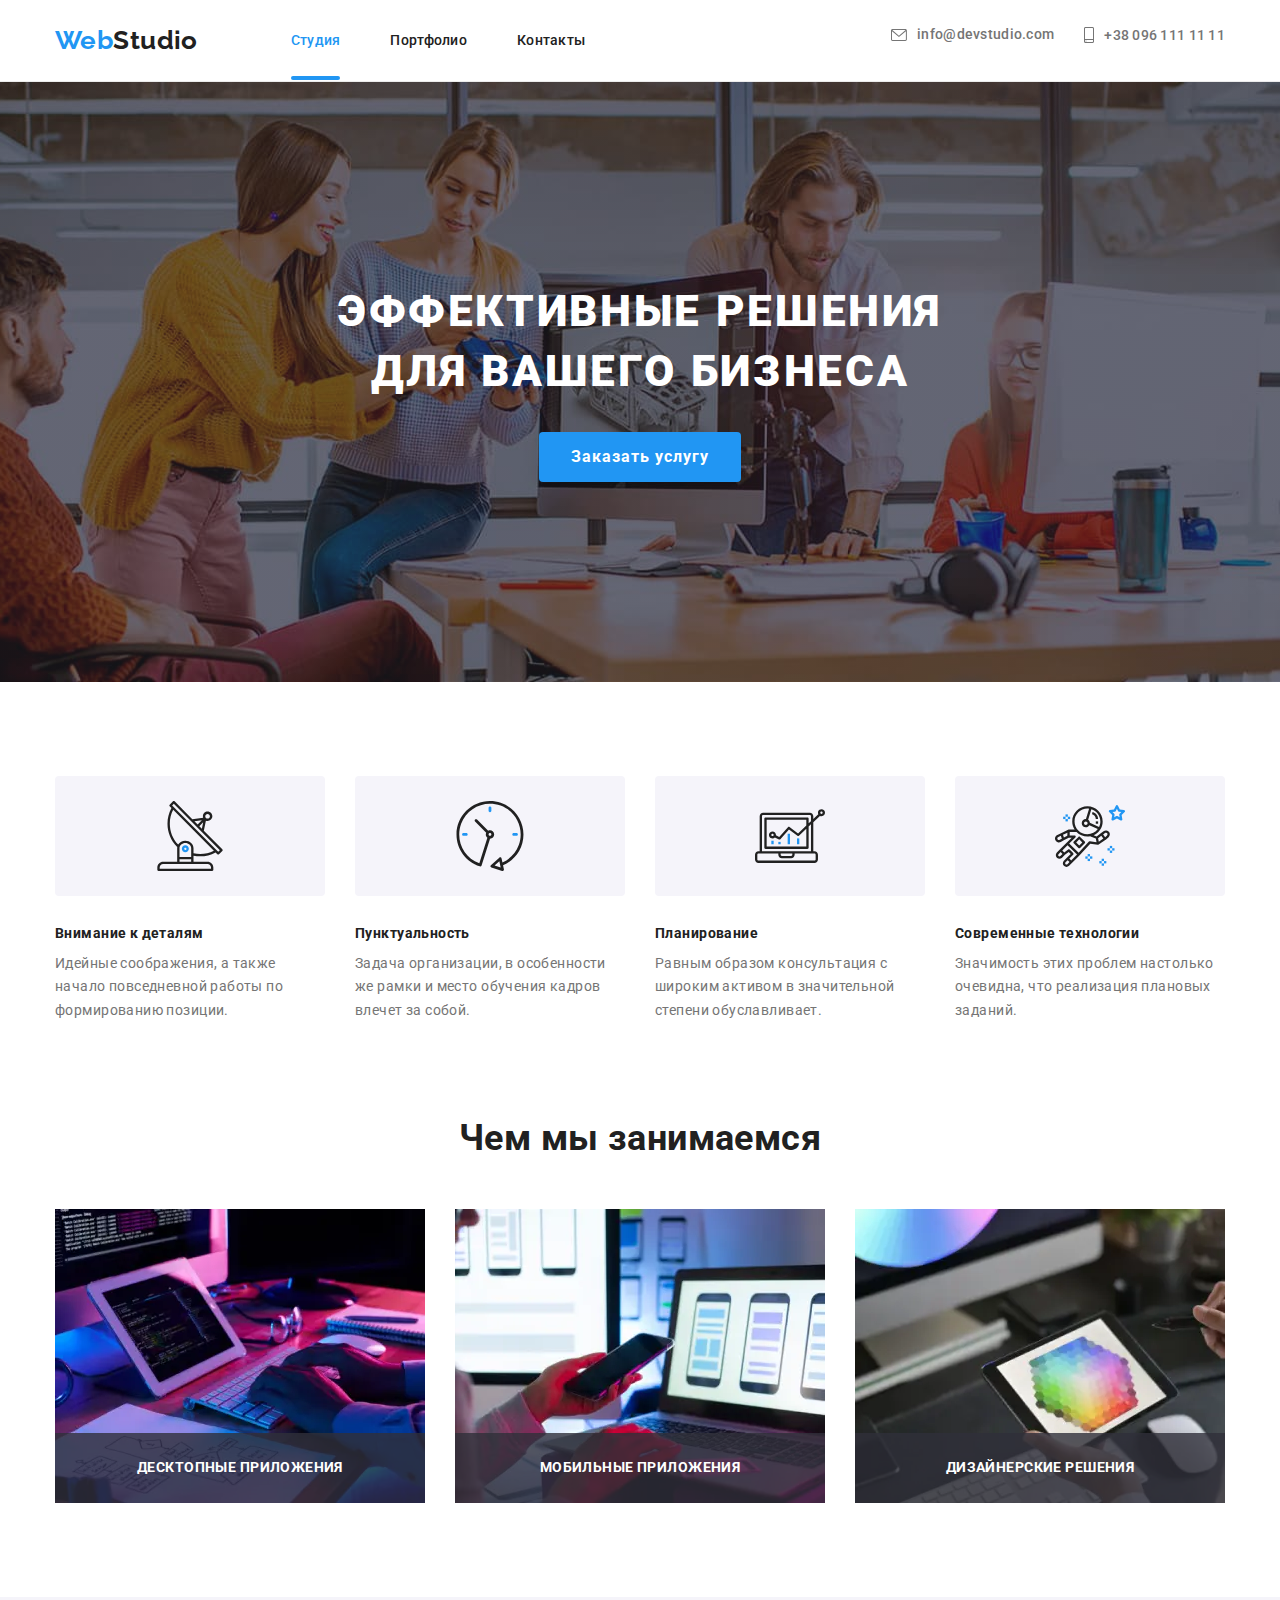
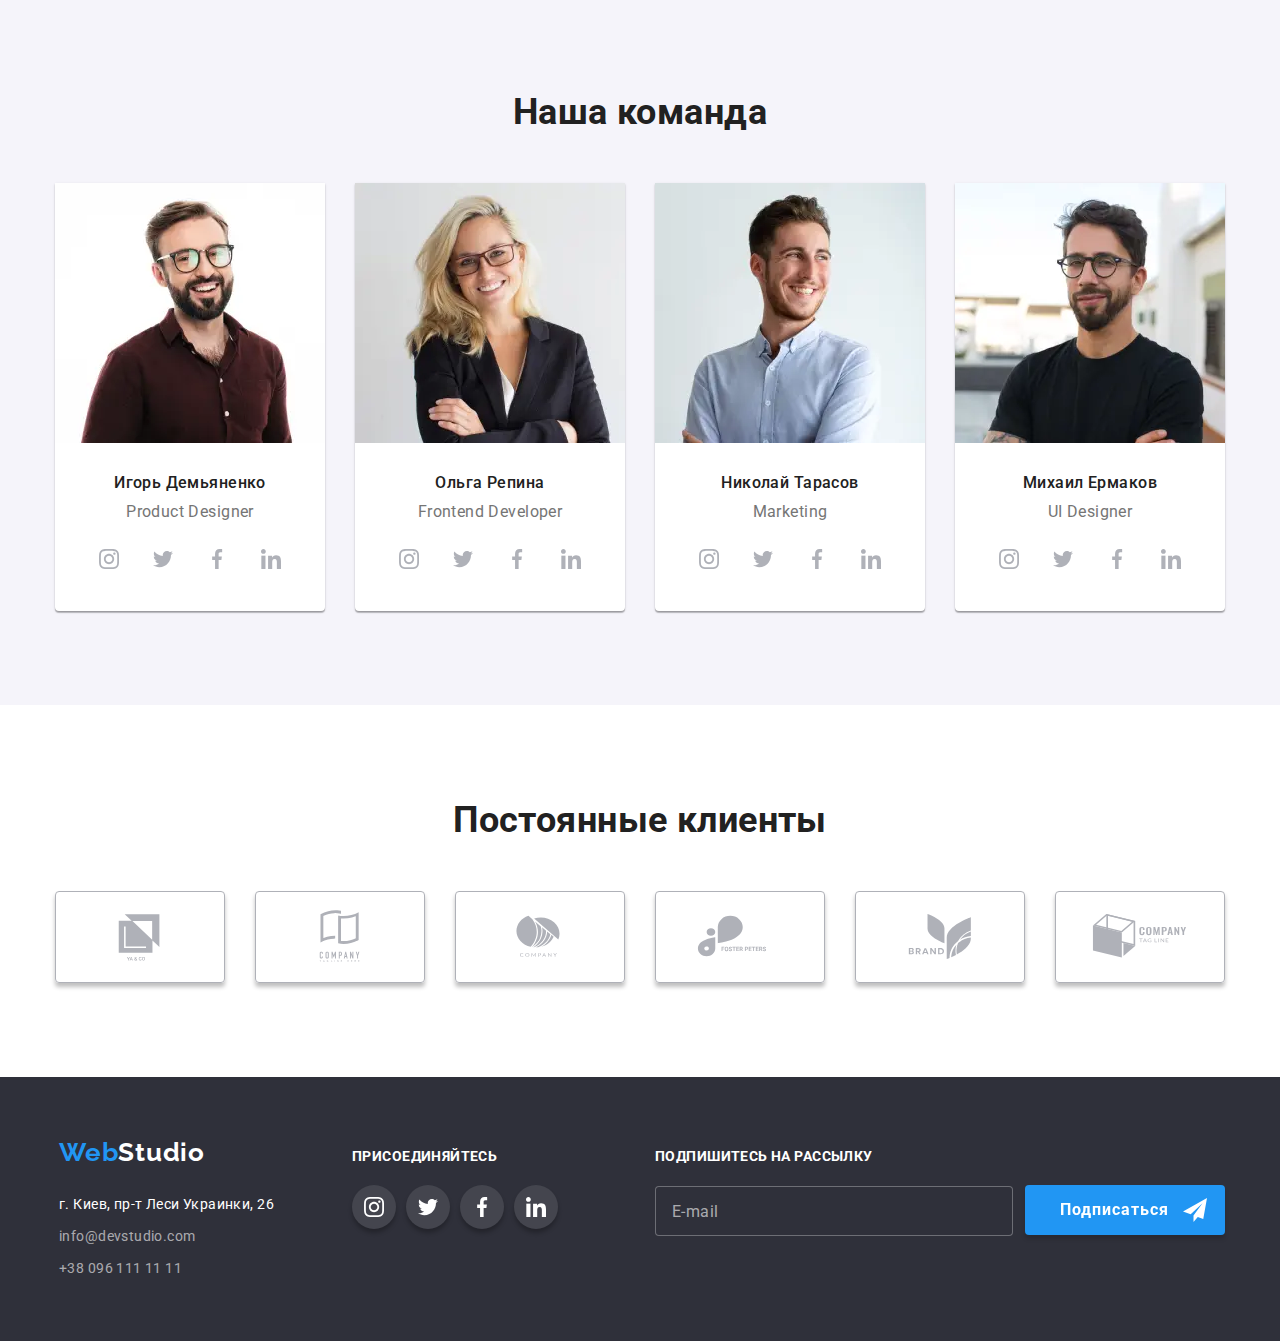
==== commit 9521192a: "gotovo" ====
--- a/index.html
+++ b/index.html
@@ -79,14 +79,14 @@
         
             <ul class="mobile-menu__list">
               <li class="mobile-menu-list__item">
-                <a href="/" class="mobile-menu__current-page">Студия</a>
+                <a href="/" class="mobile-menu-list-item__link">Студия</a>
               </li>
               <li class="mobile-menu-list__item">
                 <a class="mobile-menu-list-item__link" href="./portfolio.html">Портфолио</a>
               </li>
               <li class="mobile-menu-list__item"><a class="mobile-menu-list-item__link" href="/">Контакты</a></li>
             </ul>
-          
+        <div>
           <ul class="mobile-menu__contacts">
             <li class="mobile-menu-contacts__list"><a class="mobile-menu-contacts__item" href="mailto:info@devstudio.com">info@devstudio.com</a></li>
             <li class="mobile-menu-contacts__list"><a class="mobile-menu-contacts__item tel" href="tel:+380961111111">+38 096 111 11 11</a></li>
@@ -98,7 +98,7 @@
             <li class="mobile-menu-social-list__item"><a class="mobile-menu-social-list-item__link" href="https://www.facebook.com/">Facebook</a></li>
             <li class="mobile-menu-social-list__item"><a class="mobile-menu-social-list-item__link" href="https://www.linkedin.com/">Linkedin</a></li>
           </ul>
-        
+        </div>
         </div>
       </div>
     </header>
--- a/css/main.min.css
+++ b/css/main.min.css
@@ -1,2 +1,2 @@
-:root{--primary-text-color: #212121;--secondary-text-color: #757575;--accent: #2196f3;--font-color: #ffffff;--secondary-font-color: #2f303a;--third-font-color: #f5f4fa}.visually-hidden{position:absolute;width:1px;height:1px;margin:-1px;border:0;padding:0;white-space:nowrap;clip-path:inset(100%);clip:rect(0 0 0 0);overflow:hidden}h1,h2,h3,p{margin-top:0;margin-bottom:0}html{box-sizing:border-box}header{padding-top:25px;padding-bottom:25px;border-bottom:1px solid #ececec}body{background-color:var(--font-color);color:var(--primary-text-color);margin:0;font-family:roboto, sans-serif;letter-spacing:0.03em;font-size:14px;line-height:1.7}a{text-decoration:none}img{display:block;max-width:100%;height:auto}.section{padding-top:60px;padding-bottom:60px}@media screen and (min-width: 1200px){.section{padding-top:94px;padding-bottom:94px}}.container{padding-left:15px;padding-right:15px}@media screen and (min-width: 480px){.container{width:480px;margin-left:auto;margin-right:auto}}@media screen and (min-width: 768px){.container{width:768px}}@media screen and (min-width: 1200px){.container{width:1200px}}.modal-button{width:30px;height:30px;position:absolute;top:8px;right:8px;border-radius:50%;border:1px solid rgba(0,0,0,0.1);background-color:var(--font-color);padding:0;display:flex;justify-content:center;align-items:center;cursor:pointer;transition:fill 250ms cubic-bezier(0.4, 0, 0.2, 1)}.modal-button:hover,.modal-button:focus{fill:#2196f3;outline:none}.list-icons-team{list-style:none;display:flex;padding-left:0;justify-content:center;margin-top:16px;margin-bottom:0;margin-bottom:30px}.icons-social-links:not(:last-child){margin-right:10px}.icons-team{display:flex;align-items:center;justify-content:center;width:44px;height:44px;border-radius:50%;fill:#afb1b8;transition:background-color 250ms cubic-bezier(0.4, 0, 0.2, 1),fill 250ms cubic-bezier(0.4, 0, 0.2, 1)}.icons-team:hover,.icons-team:focus{background-color:var(--accent);fill:var(--font-color)}.icons-footer{display:flex;align-items:center;justify-content:center;width:44px;height:44px;border-radius:50%;border:1px #000;box-shadow:0px 4px 4px 0px rgba(0,0,0,0.25);background-color:#44454e;fill:#ffffff;transition:background-color 250ms cubic-bezier(0.4, 0, 0.2, 1)}.icons-footer:hover,.icons-footer:focus{background-color:var(--accent)}.icons-nav-footer{margin-left:0}.list-icons-footer{list-style:none;display:flex;padding-left:0;margin-top:20px;margin-bottom:0}.list-icons-footer li:not(:last-child){margin-right:10px}@media screen and (min-width: 1200px){.icons-nav-footer{margin-left:70px}}.hero-title{color:var(--font-color);margin-top:0;margin-bottom:30px;font-weight:900;font-size:44px;line-height:1.36;letter-spacing:0.06em;text-transform:uppercase}.section-title{color:var(--primary-text-color);margin-top:0;margin-bottom:30px;font-weight:bold;font-size:36px;line-height:1.17;text-align:center}@media screen and (min-width: 1200px){.section-title{margin-bottom:50px}}.header__link{color:var(--accent);font-family:raleway;font-weight:bold;font-size:24px;line-height:1.16}.header-link__logo_color_accent{color:var(--primary-text-color)}.accent-footer{color:var(--font-color)}.logo-footer{color:var(--accent);margin-bottom:20px;display:block;margin-right:0;font-family:"Raleway";font-style:normal;font-weight:700;font-size:24px;line-height:1.16;text-align:center;letter-spacing:0.03em}@media screen and (min-width: 1200px){.logo-footer{color:var(--accent);margin-bottom:25px;display:block;margin-right:0;font-family:raleway;font-weight:bold;font-size:26px;line-height:1.19;text-align:left}.header__link{font-size:26px;line-height:1.19}}.backdrop{position:fixed;top:0;left:0;width:100%;height:100%;background-color:rgba(0,0,0,0.2);transition:opacity 250ms cubic-bezier(0.4, 0, 0.2, 1),visibility 250ms cubic-bezier(0.4, 0, 0.2, 1)}.backdrop.is-hidden{opacity:0;pointer-events:none;visibility:visible}.modal{position:absolute;top:50%;left:50%;transform:translate(-50%, -50%);min-height:581px;min-width:528px;background-color:#fff;border-radius:4px;box-shadow:0px 1px 3px rgba(0,0,0,0.12),0px 1px 1px rgba(0,0,0,0.14),0px 2px 1px rgba(0,0,0,0.2);padding:40px}.text-form{font-weight:700;font-size:20px;line-height:1.15;text-align:center;letter-spacing:0.03em;margin-bottom:12px}.contact-form-field{display:block;margin-bottom:10px}.contact-form-input{width:100%;border:1px solid rgba(33,33,33,0.2);border-radius:4px;height:40px;padding-left:42px;transition:border-color 250ms cubic-bezier(0.4, 0, 0.2, 1)}.contact-form-input:focus,.contact-form-input:hover{border-color:var(--accent);outline:none}.text-form-field{font-size:12px;line-height:1.16;letter-spacing:0.01em;color:#757575}.contact-form-icon{position:absolute;top:50%;left:12px;transform:translateY(-50%);transition:fill 250ms cubic-bezier(0.4, 0, 0.2, 1)}.contact-form-input:focus+.contact-form-icon,.contact-form-input:hover+.contact-form-icon{fill:var(--accent)}.contact-form-input-wraper{position:relative;display:block;margin-top:4px}.contact-form-massage{width:100%;height:120px;margin-top:4px;padding:12px 16px;resize:none;border:1px solid rgba(33,33,33,0.2);border-radius:4px;transition:border-color 250ms cubic-bezier(0.4, 0, 0.2, 1)}.contact-form-massage:focus,.contact-form-massage:hover{border-color:var(--accent);outline:none}.contact-form-massage::placeholder{font-size:14px;line-height:1.14;letter-spacing:0.01em;color:rgba(117,117,117,0.5)}.contact-form-checkbox-label{font-size:14px;line-height:1.71;letter-spacing:0.03em;color:#757575;display:flex;align-items:center}.contact-form-checkbox-label::before{display:inline-block;content:"";width:16px;height:15px;background-image:url(../images/icon-no-check.svg);cursor:pointer;margin-right:8px}.contact-form-checkbox:checked+.contact-form-checkbox-label::before{background-image:url(../images/icon-check.svg)}.contact-form-checkbox:focus+.contact-form-checkbox-label::before{outline:1px solid rgba(33,150,243,0.5);border-radius:2px}.contact-form-checkbox-wraper{margin-bottom:30px}.contact-form-submit-btn{display:block;margin:0 auto;color:var(--font-color);background:var(--accent);cursor:pointer;border-radius:4px;padding:10px 32px;min-width:200px;text-align:center;box-shadow:0px 4px 4px rgba(0,0,0,0.15);border:0;font-family:inherit;font-weight:bold;font-size:16px;line-height:1.88;letter-spacing:0.06em;transition:background 250ms cubic-bezier(0.4, 0, 0.2, 1),box-shadow 250ms cubic-bezier(0.4, 0, 0.2, 1),border-radius 250ms cubic-bezier(0.4, 0, 0.2, 1)}.contact-form-submit-btn:hover,.contact-form-submit-btn:focus{background:#188ce8;box-shadow:0px 4px 4px rgba(0,0,0,0.15);border-radius:0}.privacy-policy{font-size:14px;line-height:1.71;letter-spacing:0.03em;color:#2196f3}.button{color:var(--font-color);background:var(--accent);cursor:pointer;border-radius:4px;padding:10px 32px;min-width:200px;text-align:center;box-shadow:0px 4px 4px rgba(0,0,0,0.15);border:0;font-family:inherit;font-weight:bold;font-size:16px;line-height:1.88;letter-spacing:0.06em;transition:background 250ms cubic-bezier(0.4, 0, 0.2, 1),box-shadow 250ms cubic-bezier(0.4, 0, 0.2, 1),border-radius 250ms cubic-bezier(0.4, 0, 0.2, 1)}.button:hover,.button:focus{background:#188ce8;box-shadow:0px 4px 4px rgba(0,0,0,0.15);border-radius:0}.filter-button{color:var(--primary-text-color);min-width:73px;background-color:var(--third-font-color);border-radius:4px;display:inline-block;text-align:center;padding:6px 22px;box-shadow:none;border:0;font-family:inherit;font-weight:500;font-size:16px;line-height:1.63;letter-spacing:0.03em;transition:color 250ms cubic-bezier(0.4, 0, 0.2, 1),background-color 250ms cubic-bezier(0.4, 0, 0.2, 1),box-shadow 250ms cubic-bezier(0.4, 0, 0.2, 1)}.filter-button:hover,.filter-button:focus{color:var(--font-color);background-color:var(--accent);border-radius:4px;box-shadow:0px 2px 2px 0px rgba(0,0,0,0.12),0px 1px 2px 0px rgba(0,0,0,0.08),0px 3px 1px 0px rgba(0,0,0,0.1)}.list-button{display:flex;list-style:none;margin:0;flex-wrap:wrap;margin-bottom:50px;padding-left:0;justify-content:flex-start}.adaptive-mobile{margin-bottom:15px}@media screen and (min-width: 768px){.adaptive-mobile{margin-bottom:0}.list-button{justify-content:center;margin-bottom:30px}}@media screen and (min-width: 768px){.list-button{margin-bottom:50px}}.navigation{display:none}.contacts-list{display:none}.main-nav{display:flex;justify-content:space-between;align-items:center}.header{padding-top:10px;padding-bottom:16px;position:relative}.mobile-menu-btn{background-color:#ffffff;border:none;padding:0;line-height:0}.mobile-menu-btn:hover,.mobile-menu-btn:focus{fill:#2196f3;transition:fill 250ms cubic-bezier(0.4, 0, 0.2, 1)}.mobile-menu{position:absolute;top:0;left:0;width:100%;height:100vh;overflow:auto;opacity:0;visibility:hidden;pointer-events:none;background-color:#ffffff;transition:opacity 250ms cubic-bezier(0.4, 0, 0.2, 1),visibility 250ms cubic-bezier(0.4, 0, 0.2, 1)}.mobile-menu.is-open{opacity:1;visibility:visible;pointer-events:auto}.mobile-menu__close-btn{position:absolute;top:10px;right:15px;background-color:#ffffff;border:none;padding:0;line-height:0;width:40px;height:40px;cursor:pointer}.mobile-menu__close-btn:hover,.mobile-menu__close-btn:focus{fill:#2196f3;transition:fill 250ms cubic-bezier(0.4, 0, 0.2, 1)}.mobile-menu__container{position:relative;padding-top:48px;padding-bottom:48px}.mobile-menu__list{list-style:none;padding:0;margin-left:25px;margin-bottom:302px;margin-top:0}.mobile-menu-list__item:not(:last-child){margin-bottom:32px}.mobile-menu-list__item{font-weight:500;font-size:40px;line-height:1.17;letter-spacing:0.02em}.mobile-menu__current-page{color:#2196f3}.mobile-menu-list-item__link{color:#212121}.mobile-menu__contacts{list-style:none;padding:0;margin-left:25px;margin-top:0;margin-bottom:0}.mobile-menu-contacts__item{font-weight:500;font-size:34px;line-height:1.17;letter-spacing:0.02em;color:#2196f3}.mobile-menu-contacts__list:not(:last-child){margin-bottom:32px}.tel{color:#757575;font-weight:500;font-size:24px;line-height:1.16;letter-spacing:0.02em}.mobile-menu-social__list{list-style:none;display:flex;margin-top:64px;margin-bottom:0;padding-left:0;margin-left:25px}.mobile-menu-social-list__item:not(:last-child){padding-right:10px;border-right:1px solid rgba(33,33,33,0.2)}.mobile-menu-social-list__item:not(:first-child){padding-left:10px}.mobile-menu-social-list-item__link{font-weight:500;font-size:18px;line-height:1.22;letter-spacing:0.02em;color:#2196f3}@media screen and (min-width: 768px){.navigation{display:flex}.contacts-list{display:flex;flex-direction:column;list-style:none;padding:0;margin:21px 0}.contacts-list a{color:#757575;font-weight:500;font-size:14px;line-height:1.14;letter-spacing:0.02em}.mobile-menu-btn{display:none}.site-nav__item:not(:last-child){margin-right:50px}.header{padding:0}.contacts-list-item-link__icon{margin-right:8px;fill:currentColor}.contacts-list-item__link{display:flex;align-items:center}.contacts-list__item:not(:last-child){margin-bottom:10px}.site-nav-item__current-page{position:relative}.site-nav-item__current-page::after{content:"";background-color:var(--accent);position:absolute;width:100%;height:4px;bottom:0;left:0;border-radius:2px}.site-nav .site-nav-item__current-page{color:var(--accent);padding-bottom:32px}.site-nav a{color:var(--primary-text-color);font-weight:500;font-size:14px;line-height:1.14;letter-spacing:0.02em;padding-bottom:32px}}@media screen and (min-width: 1200px){.header{padding-top:25px;padding-bottom:25px;border-bottom:1px solid #ececec}.modal-menu__btn{display:none}.navigation{display:flex;margin-left:93px}.container{margin:0}.main-nav{display:flex;align-items:center}.site-nav-item__current-page{position:relative}.site-nav-item__current-page::after{content:"";background-color:var(--accent);position:absolute;width:100%;height:4px;bottom:0;left:0;border-radius:2px}.site-nav .site-nav-item__current-page{color:var(--accent);padding-bottom:32px}.site-nav{display:flex}.site-nav a{color:var(--primary-text-color);font-weight:500;font-size:14px;line-height:1.14;letter-spacing:0.02em;padding-bottom:32px;transition:color 250ms cubic-bezier(0.4, 0, 0.2, 1)}.site-nav a:hover,.site-nav a:focus{color:var(--accent)}.site-nav .site-nav__item{margin-right:50px;display:block}.site-nav .site-nav__item:last-child{margin-right:0}.contacts-list{display:flex;flex-direction:row;list-style:none;padding-left:0;padding:0;margin-top:0;margin-bottom:0;margin-left:auto}.contacts-list a{color:var(--secondary-text-color);font-weight:500;font-size:14px;line-height:1.14;letter-spacing:0.02em}.contacts-list .contacts-list__item+.contacts-list__item{margin-left:30px}.contacts-list-item__link{display:flex;align-items:center;transition:color 250ms cubic-bezier(0.4, 0, 0.2, 1)}.contacts-list-item__link:hover,.contacts-list-item__link:focus{color:var(--accent);cursor:pointer}.contacts-list-item-link__icon{margin-right:10px;fill:currentColor}}.hero{background-color:var(--secondary-font-color);text-align:center;margin-left:auto;margin-right:auto;padding-top:118px;padding-bottom:118px;max-width:1600px;background-image:linear-gradient(to right, rgba(47,48,58,0.4), rgba(47,48,58,0.4)),url("../images/hero-mobile.jpg");background-repeat:no-repeat;background-position:center;background-size:cover}@media (min-device-pixel-ratio: 2), (min-resolution: 192dpi), (min-resolution: 2dppx){.hero{background-image:linear-gradient(to right, rgba(47,48,58,0.4), rgba(47,48,58,0.4)),url(../images/hero-mobile@2x.jpg)}}.hero-title__mobile{font-weight:900;font-size:26px;line-height:1.61;text-align:center;letter-spacing:0.06em;text-transform:uppercase}.modal-mobile{min-height:609px;min-width:450px;overflow:auto}.contact-form-checkbox-label__mobile{font-weight:400;font-size:12px;line-height:1.16;letter-spacing:0.03em}.privacy-policy__mobile{font-weight:400;font-size:12px;line-height:1.16;letter-spacing:0.03em;text-decoration-line:underline;color:#2196f3}@media screen and (min-width: 768px){.hero{background-image:linear-gradient(to right, rgba(47,48,58,0.4), rgba(47,48,58,0.4)),url("../images/hero-tablet.jpg")}}@media screen and (min-width: 768px) and (min-device-pixel-ratio: 2), screen and (min-width: 768px) and (min-resolution: 192dpi), screen and (min-width: 768px) and (min-resolution: 2dppx){.hero{background-image:linear-gradient(to right, rgba(47,48,58,0.4), rgba(47,48,58,0.4)),url(../images/hero-tablet@2x.jpg)}}@media screen and (min-width: 1200px){.hero{background-image:linear-gradient(to right, rgba(47,48,58,0.4), rgba(47,48,58,0.4)),url("../images/hero-desctop.jpg");padding-top:200px;padding-bottom:200px}}@media screen and (min-width: 1200px) and (min-device-pixel-ratio: 2), screen and (min-width: 1200px) and (min-resolution: 192dpi), screen and (min-width: 1200px) and (min-resolution: 2dppx){.hero{background-image:linear-gradient(to right, rgba(47,48,58,0.4), rgba(47,48,58,0.4)),url(../images/hero-desctop@2x.jpg)}}@media screen and (min-width: 1200px){.hero-title__mobile{color:var(--font-color);margin-top:0;margin-bottom:30px;font-weight:900;font-size:44px;line-height:1.36;letter-spacing:0.06em;text-transform:uppercase}.modal-mobile{min-height:581px;min-width:528px}.contact-form-checkbox-label__mobile{font-weight:400;font-size:14px;line-height:1.71;letter-spacing:0.03em;color:#757575}.privacy-policy__mobile{font-size:14px;line-height:1.71;letter-spacing:0.03em;text-decoration-line:underline;color:#2196f3}}.list-text{display:inline-block;list-style:none;padding-left:0;margin:0;overflow:auto}.mobile-text{text-align:center;margin-bottom:10px;color:#212121}.mobile-text_item{color:#757575}.list-text-item{height:auto;width:450px;margin-bottom:30px}.list-text-icons{background-color:var(--third-font-color);height:120px;margin-bottom:30px;align-items:center;justify-content:center;display:flex;border-radius:4px}@media screen and (min-width: 768px){.list-text-item{width:354px}.mobile-text{text-align:left}.list-text-item:nth-child(odd){margin-right:30px}.list-text{display:flex;flex-wrap:wrap}}@media screen and (min-width: 1200px){.list-text{flex-wrap:nowrap}.list-text li:not(:last-child){margin-right:30px}.list-text-item{width:270px}}.work{display:none}@media screen and (min-width: 1200px){.work{display:block;padding-top:0}.list-work{position:relative;z-index:-1}.list-work:not(:last-child){margin-right:30px}.overlay-work{position:absolute;bottom:0;left:0;width:100%;padding:27px 82px;height:70px;font-style:normal;font-weight:700;font-size:14px;line-height:1.14;text-align:center;letter-spacing:0.03em;text-transform:uppercase;background-color:rgba(47,48,58,0.8);color:var(--font-color)}.section{color:var(--secondary-text-color);margin-bottom:0;margin-top:0}.section h3{margin-bottom:10px;font-weight:bold;font-size:14px;line-height:1.14}}.list{display:flex;flex-wrap:wrap;list-style:none;padding:0;margin:0;justify-content:center}.work-picture:not(:last-child){margin-right:30px}.list-item{background-color:var(--font-color);box-shadow:0px 1px 3px rgba(0,0,0,0.12),0px 1px 1px rgba(0,0,0,0.14),0px 2px 1px rgba(0,0,0,0.2);border-radius:0px 0px 4px 4px}.list-item:not(:last-child){margin-bottom:30px}.list-team_name{color:#212121}.section-our-team{background-color:var(--third-font-color)}.section-our-team p{color:var(--secondary-text-color);font-size:16px;line-height:1.19;text-align:center}.section-our-team h3{margin-top:30px;margin-bottom:10px;font-weight:500;font-size:16px;line-height:1.19;text-align:center}.section-our-team__picture{width:450px}@media screen and (min-width: 768px){.section-our-team__picture{width:354px}.list-item:nth-child(3){margin-bottom:0}.list-item:nth-child(odd){margin-right:30px}}@media screen and (min-width: 1200px){.section-our-team__picture{width:270px}.list-item:nth-child(1){margin-bottom:0}.list-item:nth-child(2){margin-bottom:0;margin-right:30px}}.logo-client{display:flex;align-items:center;justify-content:center;width:210px;height:92px;fill:#afb1b8;box-shadow:0px 4px 4px 0px rgba(0,0,0,0.25);border-radius:4px;border:1px solid #afb1b8}.list-logos{display:flex;list-style:none;flex-wrap:wrap;padding-left:0;margin-bottom:0;margin-top:0}.svg-logo-list:nth-child(odd){margin-right:30px}.svg-logo-list:nth-child(-n+4){margin-bottom:30px}@media screen and (min-width: 768px){.logo-client{width:226px}.svg-logo-list:nth-child(odd){margin-right:0}.svg-logo-list:nth-child(-n+4){margin-bottom:0}.svg-logo-list:nth-child(-n+3){margin-bottom:30px}.svg-logo-list:nth-child(3n+3){margin-right:0}.list-logos{justify-content:space-between}}@media screen and (min-width: 1200px){.logo-client{width:170px;transition:fill 250ms cubic-bezier(0.4, 0, 0.2, 1),border 250ms cubic-bezier(0.4, 0, 0.2, 1)}.logo-client:hover,.logo-client:focus{fill:var(--accent);border:1px solid #2196f3}.list-logos{flex-wrap:nowrap}.svg-logo-list:not(:last-child){margin-right:30px}.svg-logo-list:nth-child(-n+4){margin-bottom:0}}.list-footer{display:flex;flex-direction:column;justify-content:center;text-align:center;list-style:none;margin-top:0;margin-bottom:60px;padding-left:0}.list-footer li:not(:last-child){margin-bottom:8px}footer{background-color:var(--secondary-font-color);padding-top:60px;padding-bottom:60px}.footer-container{display:flex;flex-direction:column;justify-content:center;align-items:center}.adress{color:var(--font-color);margin-bottom:9px;transition:color 250ms cubic-bezier(0.4, 0, 0.2, 1)}.adress:hover,.adress:focus{color:var(--accent)}.contacts-footer{color:#ffffff99;margin-bottom:9px;transition:color 250ms cubic-bezier(0.4, 0, 0.2, 1)}.contacts-footer:hover,.contacts-footer:focus{color:var(--accent)}address{font-style:normal}.text-footer{text-transform:uppercase;color:var(--font-color);font-weight:bold;font-size:14px;line-height:1.14;letter-spacing:0.03em;text-align:center}.text-form-footer{font-weight:700;font-size:14px;line-height:1.14;letter-spacing:0.03em;text-transform:uppercase;color:#ffffff;margin-bottom:20px;margin-left:0;text-align:center;margin-top:60px}.form-footer{display:block}.footer-form-massage{color:var(--font-color);width:358px;height:50px;margin-top:4px;padding:15px 16px;resize:none;border:1px solid rgba(255,255,255,0.3);border-radius:4px;background:#2f303a;overflow:hidden}.footer-form-massage::placeholder{font-size:16px;line-height:20px;letter-spacing:0.03em;color:rgba(255,255,255,0.6)}.footer-form-btn{display:block;color:var(--font-color);background:var(--accent);cursor:pointer;border-radius:4px;padding-top:10px;padding-bottom:10px;position:relative;min-width:200px;box-shadow:0px 4px 4px rgba(0,0,0,0.15);border:0;font-family:inherit;font-weight:bold;font-size:16px;line-height:1.88;letter-spacing:0.06em;transition:background 250ms cubic-bezier(0.4, 0, 0.2, 1),box-shadow 250ms cubic-bezier(0.4, 0, 0.2, 1),border-radius 250ms cubic-bezier(0.4, 0, 0.2, 1);margin:0 auto;margin-top:20px}.footer-form-btn:hover,.footer-form-btn:focus{background:#188ce8;box-shadow:0px 4px 4px rgba(0,0,0,0.15);border-radius:0}.footer-form-btn:after{content:"";background-image:url(../images/icon-send.svg);position:absolute;width:24px;height:24px;display:flex;right:18px;top:13px}.btn-text{display:block;padding-left:29px;text-align:left}@media screen and (min-width: 768px){.nav-footer{display:flex;flex-wrap:wrap}.tablet-footer{margin-right:165px}}@media screen and (min-width: 1200px){.nav-footer{display:flex;align-items:baseline}.tablet-footer{display:block;margin:0}.footer-form-btn{display:inline-block}.footer-form-field{display:flex;margin-left:93px}.footer-position{display:flex;align-items:baseline}.footer-container{display:flex;flex-direction:row;width:1200px;align-items:baseline}.list-footer{display:block;margin-bottom:0;text-align:left}.text-form-footer{margin-top:0;margin-bottom:0;text-align:left;margin-left:93px}.text-footer{text-align:left}.footer-form-btn{margin-left:12px}}.list-photo{display:flex;flex-wrap:wrap;list-style:none;padding:0;margin-bottom:0;margin-top:0}.list-element{margin-right:30px;width:370px;margin-bottom:30px}.list-element:nth-child(3n){margin-right:0}.list-element:nth-last-child(-n+3){margin-bottom:0}.overlay{position:absolute;background-color:rgba(33,150,243,0.9);color:var(--font-color);top:0;left:0;padding:63px 24px;font-size:18px;line-height:1.55;letter-spacing:0.03em;height:100%;width:100%;overflow:hidden;transform:translateY(100%);transition:transform 250ms cubic-bezier(0.4, 0, 0.2, 1)}.link-portfolio:focus .overlay,.link-portfolio:hover .overlay{transform:translateY(0)}.list-photo-wraper{position:relative;overflow:hidden}.link-portfolio{color:var(--secondary-text-color);display:inline-block;font-size:16px;line-height:1.9;transition:box-shadow 250ms cubic-bezier(0.4, 0, 0.2, 1)}.link-portfolio h2{color:var(--primary-text-color);margin-bottom:4px;font-weight:bold;font-size:18px;line-height:2;letter-spacing:0.06em}.link-portfolio:hover,.link-portfolio:focus{box-shadow:1px 4px 6px 0px rgba(0,0,0,0.16),0px 4px 4px 0px rgba(0,0,0,0.06),0px 1px 1px 0px rgba(0,0,0,0.12)}.list-photo-element{padding:20px 24px;border-left:1px solid #eeeeee;border-right:1px solid #eeeeee;border-bottom:1px solid #eeeeee}.list-button li:not(:last-child){margin-right:8px}
+:root{--primary-text-color: #212121;--secondary-text-color: #757575;--accent: #2196f3;--font-color: #ffffff;--secondary-font-color: #2f303a;--third-font-color: #f5f4fa}.visually-hidden{position:absolute;width:1px;height:1px;margin:-1px;border:0;padding:0;white-space:nowrap;clip-path:inset(100%);clip:rect(0 0 0 0);overflow:hidden}h1,h2,h3,p{margin-top:0;margin-bottom:0}html{box-sizing:border-box}header{padding-top:25px;padding-bottom:25px;border-bottom:1px solid #ececec}body{background-color:var(--font-color);color:var(--primary-text-color);margin:0;font-family:roboto, sans-serif;letter-spacing:0.03em;font-size:14px;line-height:1.7}a{text-decoration:none}img{display:block;max-width:100%;height:auto}.section{padding-top:60px;padding-bottom:60px}@media screen and (min-width: 1200px){.section{padding-top:94px;padding-bottom:94px}}.container{padding-left:15px;padding-right:15px}@media screen and (min-width: 480px){.container{width:480px;margin-left:auto;margin-right:auto}}@media screen and (min-width: 768px){.container{width:768px}}@media screen and (min-width: 1200px){.container{width:1200px}}.modal-button{width:30px;height:30px;position:absolute;top:8px;right:8px;border-radius:50%;border:1px solid rgba(0,0,0,0.1);background-color:var(--font-color);padding:0;display:flex;justify-content:center;align-items:center;cursor:pointer;transition:fill 250ms cubic-bezier(0.4, 0, 0.2, 1)}.modal-button:hover,.modal-button:focus{fill:#2196f3;outline:none}.list-icons-team{list-style:none;display:flex;padding-left:0;justify-content:center;margin-top:16px;margin-bottom:0;margin-bottom:30px}.icons-social-links:not(:last-child){margin-right:10px}.icons-team{display:flex;align-items:center;justify-content:center;width:44px;height:44px;border-radius:50%;fill:#afb1b8;transition:background-color 250ms cubic-bezier(0.4, 0, 0.2, 1),fill 250ms cubic-bezier(0.4, 0, 0.2, 1)}.icons-team:hover,.icons-team:focus{background-color:var(--accent);fill:var(--font-color)}.icons-footer{display:flex;align-items:center;justify-content:center;width:44px;height:44px;border-radius:50%;border:1px #000;box-shadow:0px 4px 4px 0px rgba(0,0,0,0.25);background-color:#44454e;fill:#ffffff;transition:background-color 250ms cubic-bezier(0.4, 0, 0.2, 1)}.icons-footer:hover,.icons-footer:focus{background-color:var(--accent)}.icons-nav-footer{margin-left:0}.list-icons-footer{list-style:none;display:flex;padding-left:0;margin-top:20px;margin-bottom:0}.list-icons-footer li:not(:last-child){margin-right:10px}@media screen and (min-width: 1200px){.icons-nav-footer{margin-left:70px}}.hero-title{color:var(--font-color);margin-top:0;margin-bottom:30px;font-weight:900;font-size:44px;line-height:1.36;letter-spacing:0.06em;text-transform:uppercase}.section-title{color:var(--primary-text-color);margin-top:0;margin-bottom:30px;font-weight:bold;font-size:36px;line-height:1.17;text-align:center}@media screen and (min-width: 1200px){.section-title{margin-bottom:50px}}.header__link{color:var(--accent);font-family:raleway;font-weight:bold;font-size:24px;line-height:1.16}.header-link__logo_color_accent{color:var(--primary-text-color)}.accent-footer{color:var(--font-color)}.logo-footer{color:var(--accent);margin-bottom:20px;display:block;margin-right:0;font-family:"Raleway";font-style:normal;font-weight:700;font-size:24px;line-height:1.16;text-align:center;letter-spacing:0.03em}@media screen and (min-width: 1200px){.logo-footer{color:var(--accent);margin-bottom:25px;display:block;margin-right:0;font-family:raleway;font-weight:bold;font-size:26px;line-height:1.19;text-align:left}.header__link{font-size:26px;line-height:1.19}}.backdrop{position:fixed;top:0;left:0;width:100%;height:100%;background-color:rgba(0,0,0,0.2);transition:opacity 250ms cubic-bezier(0.4, 0, 0.2, 1),visibility 250ms cubic-bezier(0.4, 0, 0.2, 1)}.backdrop.is-hidden{opacity:0;pointer-events:none;visibility:visible}.modal{position:absolute;top:50%;left:50%;transform:translate(-50%, -50%);min-height:581px;min-width:528px;background-color:#fff;border-radius:4px;box-shadow:0px 1px 3px rgba(0,0,0,0.12),0px 1px 1px rgba(0,0,0,0.14),0px 2px 1px rgba(0,0,0,0.2);padding:40px}.text-form{font-weight:700;font-size:20px;line-height:1.15;text-align:center;letter-spacing:0.03em;margin-bottom:12px}.contact-form-field{display:block;margin-bottom:10px}.contact-form-input{width:100%;border:1px solid rgba(33,33,33,0.2);border-radius:4px;height:40px;padding-left:42px;transition:border-color 250ms cubic-bezier(0.4, 0, 0.2, 1)}.contact-form-input:focus,.contact-form-input:hover{border-color:var(--accent);outline:none}.text-form-field{font-size:12px;line-height:1.16;letter-spacing:0.01em;color:#757575}.contact-form-icon{position:absolute;top:50%;left:12px;transform:translateY(-50%);transition:fill 250ms cubic-bezier(0.4, 0, 0.2, 1)}.contact-form-input:focus+.contact-form-icon,.contact-form-input:hover+.contact-form-icon{fill:var(--accent)}.contact-form-input-wraper{position:relative;display:block;margin-top:4px}.contact-form-massage{width:100%;height:120px;margin-top:4px;padding:12px 16px;resize:none;border:1px solid rgba(33,33,33,0.2);border-radius:4px;transition:border-color 250ms cubic-bezier(0.4, 0, 0.2, 1)}.contact-form-massage:focus,.contact-form-massage:hover{border-color:var(--accent);outline:none}.contact-form-massage::placeholder{font-size:14px;line-height:1.14;letter-spacing:0.01em;color:rgba(117,117,117,0.5)}.contact-form-checkbox-label{font-size:14px;line-height:1.71;letter-spacing:0.03em;color:#757575;display:flex;align-items:center}.contact-form-checkbox-label::before{display:inline-block;content:"";width:16px;height:15px;background-image:url(../images/icon-no-check.svg);cursor:pointer;margin-right:8px}.contact-form-checkbox:checked+.contact-form-checkbox-label::before{background-image:url(../images/icon-check.svg)}.contact-form-checkbox:focus+.contact-form-checkbox-label::before{outline:1px solid rgba(33,150,243,0.5);border-radius:2px}.contact-form-checkbox-wraper{margin-bottom:30px}.contact-form-submit-btn{display:block;margin:0 auto;color:var(--font-color);background:var(--accent);cursor:pointer;border-radius:4px;padding:10px 32px;min-width:200px;text-align:center;box-shadow:0px 4px 4px rgba(0,0,0,0.15);border:0;font-family:inherit;font-weight:bold;font-size:16px;line-height:1.88;letter-spacing:0.06em;transition:background 250ms cubic-bezier(0.4, 0, 0.2, 1),box-shadow 250ms cubic-bezier(0.4, 0, 0.2, 1),border-radius 250ms cubic-bezier(0.4, 0, 0.2, 1)}.contact-form-submit-btn:hover,.contact-form-submit-btn:focus{background:#188ce8;box-shadow:0px 4px 4px rgba(0,0,0,0.15);border-radius:0}.privacy-policy{font-size:14px;line-height:1.71;letter-spacing:0.03em;color:#2196f3}.button{color:var(--font-color);background:var(--accent);cursor:pointer;border-radius:4px;padding:10px 32px;min-width:200px;text-align:center;box-shadow:0px 4px 4px rgba(0,0,0,0.15);border:0;font-family:inherit;font-weight:bold;font-size:16px;line-height:1.88;letter-spacing:0.06em;transition:background 250ms cubic-bezier(0.4, 0, 0.2, 1),box-shadow 250ms cubic-bezier(0.4, 0, 0.2, 1),border-radius 250ms cubic-bezier(0.4, 0, 0.2, 1)}.button:hover,.button:focus{background:#188ce8;box-shadow:0px 4px 4px rgba(0,0,0,0.15);border-radius:0}.filter-button{color:var(--primary-text-color);min-width:73px;background-color:var(--third-font-color);border-radius:4px;display:inline-block;text-align:center;padding:6px 22px;box-shadow:none;border:0;font-family:inherit;font-weight:500;font-size:16px;line-height:1.63;letter-spacing:0.03em;transition:color 250ms cubic-bezier(0.4, 0, 0.2, 1),background-color 250ms cubic-bezier(0.4, 0, 0.2, 1),box-shadow 250ms cubic-bezier(0.4, 0, 0.2, 1)}.filter-button:hover,.filter-button:focus{color:var(--font-color);background-color:var(--accent);border-radius:4px;box-shadow:0px 2px 2px 0px rgba(0,0,0,0.12),0px 1px 2px 0px rgba(0,0,0,0.08),0px 3px 1px 0px rgba(0,0,0,0.1)}.list-button{display:flex;list-style:none;margin:0;flex-wrap:wrap;margin-bottom:40px;padding-left:0;justify-content:flex-start}.adaptive-mobile{margin-bottom:15px}@media screen and (min-width: 768px){.adaptive-mobile{margin-bottom:0}.list-button{justify-content:center;margin-bottom:30px}}@media screen and (min-width: 1200px){.list-button{margin-bottom:50px}}.navigation{display:none}.contacts-list{display:none}.main-nav{display:flex;justify-content:space-between;align-items:center}.header{padding-top:10px;padding-bottom:16px;position:relative}.mobile-menu-btn{background-color:#ffffff;border:none;padding:0;line-height:0}.mobile-menu-btn:hover,.mobile-menu-btn:focus{fill:#2196f3;transition:fill 250ms cubic-bezier(0.4, 0, 0.2, 1)}.mobile-menu{z-index:2;position:absolute;top:0;left:0;width:100%;height:100vh;overflow:auto;opacity:0;visibility:hidden;pointer-events:none;background-color:#ffffff;transition:opacity 250ms cubic-bezier(0.4, 0, 0.2, 1),visibility 250ms cubic-bezier(0.4, 0, 0.2, 1)}.mobile-menu.is-open{opacity:1;visibility:visible;pointer-events:auto}.mobile-menu__close-btn{position:absolute;top:10px;right:15px;background-color:#ffffff;border:none;padding:0;line-height:0;width:40px;height:40px;cursor:pointer}.mobile-menu__close-btn:hover,.mobile-menu__close-btn:focus{fill:#2196f3;transition:fill 250ms cubic-bezier(0.4, 0, 0.2, 1)}.mobile-menu__container{display:flex;flex-direction:column;justify-content:space-between;height:100%;position:relative;padding-top:48px;padding-bottom:48px}.mobile-menu__list{list-style:none;padding:0;margin-top:0}.mobile-menu-list__item:not(:last-child){margin-bottom:32px}.mobile-menu-list__item{font-weight:500;font-size:40px;line-height:1.17;letter-spacing:0.02em}.mobile-menu-list-item__link{color:#212121;transition:color 250ms cubic-bezier(0.4, 0, 0.2, 1)}.mobile-menu-list-item__link:hover,.mobile-menu-list-item__link:focus{color:#2196f3}.mobile-menu__contacts{list-style:none;padding:0;margin-top:0;margin-bottom:0}.mobile-menu-contacts__item{font-weight:500;font-size:34px;line-height:1.17;letter-spacing:0.02em;color:#2196f3}.mobile-menu-contacts__list:not(:last-child){margin-bottom:32px}.tel{color:#757575;font-weight:500;font-size:24px;line-height:1.16;letter-spacing:0.02em}.mobile-menu-social__list{list-style:none;display:flex;margin-bottom:0;padding-left:0}.mobile-menu-social-list__item:not(:last-child){padding-right:10px;border-right:1px solid rgba(33,33,33,0.2)}.mobile-menu-social-list__item:not(:first-child){padding-left:10px}.mobile-menu-social-list-item__link{font-weight:500;font-size:18px;line-height:1.22;letter-spacing:0.02em;color:#2196f3}@media screen and (min-width: 768px){.navigation{display:flex}.contacts-list{display:flex;flex-direction:column;list-style:none;padding:0;margin:21px 0}.contacts-list a{color:#757575;font-weight:500;font-size:14px;line-height:1.14;letter-spacing:0.02em}.mobile-menu-btn{display:none}.site-nav__item:not(:last-child){margin-right:50px}.header{padding:0}.contacts-list-item-link__icon{margin-right:8px;fill:currentColor}.contacts-list-item__link{display:flex;align-items:center;transition:color 250ms cubic-bezier(0.4, 0, 0.2, 1)}.contacts-list-item__link:hover,.contacts-list-item__link:focus{color:var(--accent);cursor:pointer}.contacts-list__item:not(:last-child){margin-bottom:10px}.site-nav-item__current-page{position:relative}.site-nav-item__current-page::after{content:"";background-color:var(--accent);position:absolute;width:100%;height:4px;bottom:0;left:0;border-radius:2px}.site-nav .site-nav-item__current-page{color:var(--accent);padding-bottom:32px}.site-nav a{color:var(--primary-text-color);font-weight:500;font-size:14px;line-height:1.14;letter-spacing:0.02em;padding-bottom:32px;transition:color 250ms cubic-bezier(0.4, 0, 0.2, 1)}.site-nav a:hover,.site-nav a:focus{color:var(--accent)}}@media screen and (min-width: 1200px){.header{padding-top:25px;padding-bottom:25px;border-bottom:1px solid #ececec}.modal-menu__btn{display:none}.navigation{display:flex;margin-left:93px}.main-nav{display:flex;align-items:center}.site-nav-item__current-page{position:relative}.site-nav-item__current-page::after{content:"";background-color:var(--accent);position:absolute;width:100%;height:4px;bottom:0;left:0;border-radius:2px}.site-nav .site-nav-item__current-page{color:var(--accent);padding-bottom:32px}.site-nav{display:flex}.site-nav a{color:var(--primary-text-color);font-weight:500;font-size:14px;line-height:1.14;letter-spacing:0.02em;padding-bottom:32px;transition:color 250ms cubic-bezier(0.4, 0, 0.2, 1)}.site-nav a:hover,.site-nav a:focus{color:var(--accent)}.site-nav .site-nav__item{margin-right:50px;display:block}.site-nav .site-nav__item:last-child{margin-right:0}.contacts-list{display:flex;flex-direction:row;list-style:none;padding-left:0;padding:0;margin-top:0;margin-bottom:0;margin-left:auto}.contacts-list a{color:var(--secondary-text-color);font-weight:500;font-size:14px;line-height:1.14;letter-spacing:0.02em}.contacts-list .contacts-list__item+.contacts-list__item{margin-left:30px}.contacts-list-item__link{display:flex;align-items:center;transition:color 250ms cubic-bezier(0.4, 0, 0.2, 1)}.contacts-list-item__link:hover,.contacts-list-item__link:focus{color:var(--accent);cursor:pointer}.contacts-list-item-link__icon{margin-right:10px;fill:currentColor}}.hero{background-color:var(--secondary-font-color);text-align:center;margin-left:auto;margin-right:auto;padding-top:118px;padding-bottom:118px;max-width:1600px;background-image:linear-gradient(to right, rgba(47,48,58,0.4), rgba(47,48,58,0.4)),url("../images/hero-mobile.jpg");background-repeat:no-repeat;background-position:center;background-size:cover}@media (min-device-pixel-ratio: 2), (min-resolution: 192dpi), (min-resolution: 2dppx){.hero{background-image:linear-gradient(to right, rgba(47,48,58,0.4), rgba(47,48,58,0.4)),url(../images/hero-mobile@2x.jpg)}}.hero-title__mobile{font-weight:900;font-size:26px;line-height:1.61;text-align:center;letter-spacing:0.06em;text-transform:uppercase}.modal-mobile{min-height:609px;min-width:450px;overflow:auto}.contact-form-checkbox-label__mobile{font-weight:400;font-size:12px;line-height:1.16;letter-spacing:0.03em}.privacy-policy__mobile{font-weight:400;font-size:12px;line-height:1.16;letter-spacing:0.03em;text-decoration-line:underline;color:#2196f3}@media screen and (min-width: 768px){.hero{background-image:linear-gradient(to right, rgba(47,48,58,0.4), rgba(47,48,58,0.4)),url("../images/hero-tablet.jpg")}}@media screen and (min-width: 768px) and (min-device-pixel-ratio: 2), screen and (min-width: 768px) and (min-resolution: 192dpi), screen and (min-width: 768px) and (min-resolution: 2dppx){.hero{background-image:linear-gradient(to right, rgba(47,48,58,0.4), rgba(47,48,58,0.4)),url(../images/hero-tablet@2x.jpg)}}@media screen and (min-width: 1200px){.hero{background-image:linear-gradient(to right, rgba(47,48,58,0.4), rgba(47,48,58,0.4)),url("../images/hero-desctop.jpg");padding-top:200px;padding-bottom:200px}}@media screen and (min-width: 1200px) and (min-device-pixel-ratio: 2), screen and (min-width: 1200px) and (min-resolution: 192dpi), screen and (min-width: 1200px) and (min-resolution: 2dppx){.hero{background-image:linear-gradient(to right, rgba(47,48,58,0.4), rgba(47,48,58,0.4)),url(../images/hero-desctop@2x.jpg)}}@media screen and (min-width: 1200px){.hero-title__mobile{color:var(--font-color);margin-top:0;margin-bottom:30px;font-weight:900;font-size:44px;line-height:1.36;letter-spacing:0.06em;text-transform:uppercase}.modal-mobile{min-height:581px;min-width:528px}.contact-form-checkbox-label__mobile{font-weight:400;font-size:14px;line-height:1.71;letter-spacing:0.03em;color:#757575}.privacy-policy__mobile{font-size:14px;line-height:1.71;letter-spacing:0.03em;text-decoration-line:underline;color:#2196f3}}.list-text{display:inline-block;list-style:none;padding-left:0;margin:0;overflow:auto}.mobile-text{text-align:center;margin-bottom:10px;color:#212121}.mobile-text_item{color:#757575}.list-text-item{height:auto;width:450px}.list-text-item:not(:last-child){margin-bottom:30px}.list-text-icons{background-color:var(--third-font-color);height:120px;margin-bottom:30px;align-items:center;justify-content:center;display:flex;border-radius:4px}@media screen and (min-width: 768px){.list-text-item{width:354px}.mobile-text{text-align:left}.list-text-item:nth-child(odd){margin-right:30px}.list-text-item:nth-child(3){margin-bottom:0}.list-text{display:flex;flex-wrap:wrap}}@media screen and (min-width: 1200px){.list-text{flex-wrap:nowrap}.list-text li:not(:last-child){margin-right:30px}.list-text-item{width:270px}.list-text-item:nth-child(2){margin-bottom:0}.list-text-item:nth-child(1){margin-bottom:0}}.work{display:none}@media screen and (min-width: 1200px){.work{display:block;padding-top:0}.list-work{position:relative;z-index:-1}.list-work:not(:last-child){margin-right:30px}.overlay-work{position:absolute;bottom:0;left:0;width:100%;padding:27px 82px;height:70px;font-style:normal;font-weight:700;font-size:14px;line-height:1.14;text-align:center;letter-spacing:0.03em;text-transform:uppercase;background-color:rgba(47,48,58,0.8);color:var(--font-color)}.section{color:var(--secondary-text-color);margin-bottom:0;margin-top:0}.section h3{margin-bottom:10px;font-weight:bold;font-size:14px;line-height:1.14}}.list{display:flex;flex-wrap:wrap;list-style:none;padding:0;margin:0;justify-content:center}.work-picture:not(:last-child){margin-right:30px}.list-item{background-color:var(--font-color);box-shadow:0px 1px 3px rgba(0,0,0,0.12),0px 1px 1px rgba(0,0,0,0.14),0px 2px 1px rgba(0,0,0,0.2);border-radius:0px 0px 4px 4px}.list-item:not(:last-child){margin-bottom:30px}.list-team_name{color:#212121}.section-our-team{background-color:var(--third-font-color)}.section-our-team p{color:var(--secondary-text-color);font-size:16px;line-height:1.19;text-align:center}.section-our-team h3{margin-top:30px;margin-bottom:10px;font-weight:500;font-size:16px;line-height:1.19;text-align:center}.section-our-team__picture{width:450px}@media screen and (min-width: 768px){.section-our-team__picture{width:354px}.list-item:nth-child(3){margin-bottom:0}.list-item:nth-child(odd){margin-right:30px}}@media screen and (min-width: 1200px){.section-our-team__picture{width:270px}.list-item:nth-child(1){margin-bottom:0}.list-item:nth-child(2){margin-bottom:0;margin-right:30px}}.logo-client{display:flex;align-items:center;justify-content:center;width:210px;height:92px;fill:#afb1b8;box-shadow:0px 4px 4px 0px rgba(0,0,0,0.25);border-radius:4px;border:1px solid #afb1b8;transition:fill 250ms cubic-bezier(0.4, 0, 0.2, 1),border 250ms cubic-bezier(0.4, 0, 0.2, 1)}.logo-client:hover,.logo-client:focus{fill:var(--accent);border:1px solid #2196f3}.list-logos{display:flex;list-style:none;flex-wrap:wrap;padding-left:0;margin-bottom:0;margin-top:0}.svg-logo-list:nth-child(odd){margin-right:30px}.svg-logo-list:nth-child(-n+4){margin-bottom:30px}@media screen and (min-width: 768px){.logo-client{width:226px;transition:fill 250ms cubic-bezier(0.4, 0, 0.2, 1),border 250ms cubic-bezier(0.4, 0, 0.2, 1)}.logo-client:hover,.logo-client:focus{fill:var(--accent);border:1px solid #2196f3}.svg-logo-list:nth-child(odd){margin-right:0}.svg-logo-list:nth-child(-n+4){margin-bottom:0}.svg-logo-list:nth-child(-n+3){margin-bottom:30px}.svg-logo-list:nth-child(3n+3){margin-right:0}.list-logos{justify-content:space-between}}@media screen and (min-width: 1200px){.logo-client{width:170px;transition:fill 250ms cubic-bezier(0.4, 0, 0.2, 1),border 250ms cubic-bezier(0.4, 0, 0.2, 1)}.logo-client:hover,.logo-client:focus{fill:var(--accent);border:1px solid #2196f3}.list-logos{flex-wrap:nowrap}.svg-logo-list:not(:last-child){margin-right:30px}.svg-logo-list:nth-child(-n+4){margin-bottom:0}}.list-footer{display:flex;flex-direction:column;justify-content:center;text-align:center;list-style:none;margin-top:0;margin-bottom:0;padding-left:0}.list-footer li:not(:last-child){margin-bottom:8px}.tablet-footer{margin-bottom:60px}footer{background-color:var(--secondary-font-color);padding-top:60px;padding-bottom:60px}.footer-container{display:flex;flex-direction:column;justify-content:center;align-items:center}.adress{color:var(--font-color);margin-bottom:9px;transition:color 250ms cubic-bezier(0.4, 0, 0.2, 1)}.adress:hover,.adress:focus{color:var(--accent)}.contacts-footer{color:#ffffff99;margin-bottom:9px;transition:color 250ms cubic-bezier(0.4, 0, 0.2, 1)}.contacts-footer:hover,.contacts-footer:focus{color:var(--accent)}address{font-style:normal}.text-footer{text-transform:uppercase;color:var(--font-color);font-weight:bold;font-size:14px;line-height:1.14;letter-spacing:0.03em;text-align:center}.text-form-footer{font-weight:700;font-size:14px;line-height:1.14;letter-spacing:0.03em;text-transform:uppercase;color:#ffffff;margin-bottom:20px;margin-left:0;text-align:center}.form-footer{display:block;margin-top:60px}.footer-form-massage{color:var(--font-color);width:358px;height:50px;margin-top:4px;padding:15px 16px;resize:none;border:1px solid rgba(255,255,255,0.3);border-radius:4px;background:#2f303a;overflow:hidden}.footer-form-massage::placeholder{font-size:16px;line-height:20px;letter-spacing:0.03em;color:rgba(255,255,255,0.6)}.footer-form-btn{display:block;color:var(--font-color);background:var(--accent);cursor:pointer;border-radius:4px;padding-top:10px;padding-bottom:10px;position:relative;min-width:200px;box-shadow:0px 4px 4px rgba(0,0,0,0.15);border:0;font-family:inherit;font-weight:bold;font-size:16px;line-height:1.88;letter-spacing:0.06em;transition:background 250ms cubic-bezier(0.4, 0, 0.2, 1),box-shadow 250ms cubic-bezier(0.4, 0, 0.2, 1),border-radius 250ms cubic-bezier(0.4, 0, 0.2, 1);margin:0 auto;margin-top:20px}.footer-form-btn:hover,.footer-form-btn:focus{background:#188ce8;box-shadow:0px 4px 4px rgba(0,0,0,0.15);border-radius:0}.footer-form-btn:after{content:"";background-image:url(../images/icon-send.svg);position:absolute;width:24px;height:24px;display:flex;right:18px;top:13px}.btn-text{display:block;padding-left:29px;text-align:left}@media screen and (min-width: 768px){.nav-footer{display:flex;flex-wrap:wrap;justify-content:space-around;width:768px}.tablet-footer{margin:0}}@media screen and (min-width: 1200px){.nav-footer{display:flex;align-items:baseline}.tablet-footer{display:block;margin:0}.footer-form-btn{display:inline-block}.footer-form-field{display:flex}.footer-position{display:flex;align-items:baseline}.footer-container{display:flex;flex-direction:row;width:1200px;align-items:baseline}.list-footer{display:block;margin-bottom:0;text-align:left}.text-form-footer{margin-top:0;margin-bottom:0;text-align:left}.text-footer{text-align:left}.footer-form-btn{margin-left:12px}.form-footer{margin-left:93px;margin-top:0}}.list-photo{display:flex;flex-wrap:wrap;list-style:none;padding:0;margin-bottom:0;margin-top:0}.list-element:not(:last-child){margin-bottom:30px}.overlay{position:absolute;background-color:rgba(33,150,243,0.9);color:var(--font-color);top:0;left:0;padding:63px 24px;font-size:18px;line-height:1.55;letter-spacing:0.03em;height:100%;width:100%;overflow:hidden;transform:translateY(100%);transition:transform 250ms cubic-bezier(0.4, 0, 0.2, 1)}.link-portfolio:focus .overlay,.link-portfolio:hover .overlay{transform:translateY(0)}.list-photo-wraper{position:relative;overflow:hidden}.link-portfolio{color:var(--secondary-text-color);display:inline-block;font-size:16px;line-height:1.9;transition:box-shadow 250ms cubic-bezier(0.4, 0, 0.2, 1)}.link-portfolio h2{color:var(--primary-text-color);margin-bottom:4px;font-weight:bold;font-size:18px;line-height:2;letter-spacing:0.06em}.link-portfolio:hover,.link-portfolio:focus{box-shadow:1px 4px 6px 0px rgba(0,0,0,0.16),0px 4px 4px 0px rgba(0,0,0,0.06),0px 1px 1px 0px rgba(0,0,0,0.12)}.list-photo-element{padding:20px 24px;border-left:1px solid #eeeeee;border-right:1px solid #eeeeee;border-bottom:1px solid #eeeeee}.list-button li:not(:last-child){margin-right:8px}.list-element__picture{width:450px}@media screen and (min-width: 768px){.list-element__picture{width:354px}.list-element:nth-child(odd){margin-right:30px}.list-photo-element__title{width:304px;height:72px}.list-photo-element{height:146px}}@media screen and (min-width: 1200px){.list-element__picture{width:370px}.list-photo-element{height:110px}.list-photo-element__title{width:320px;height:36px}.list-element:nth-child(3){margin-right:0}.list-element:nth-child(9){margin-right:0}.list-element:nth-child(2){margin-right:30px}.list-element:nth-child(4){margin-right:30px}.list-element:nth-child(8){margin-right:30px;margin-bottom:0}.list-element:nth-child(7){margin-bottom:0}}
 /*# sourceMappingURL=main.min.css.map */